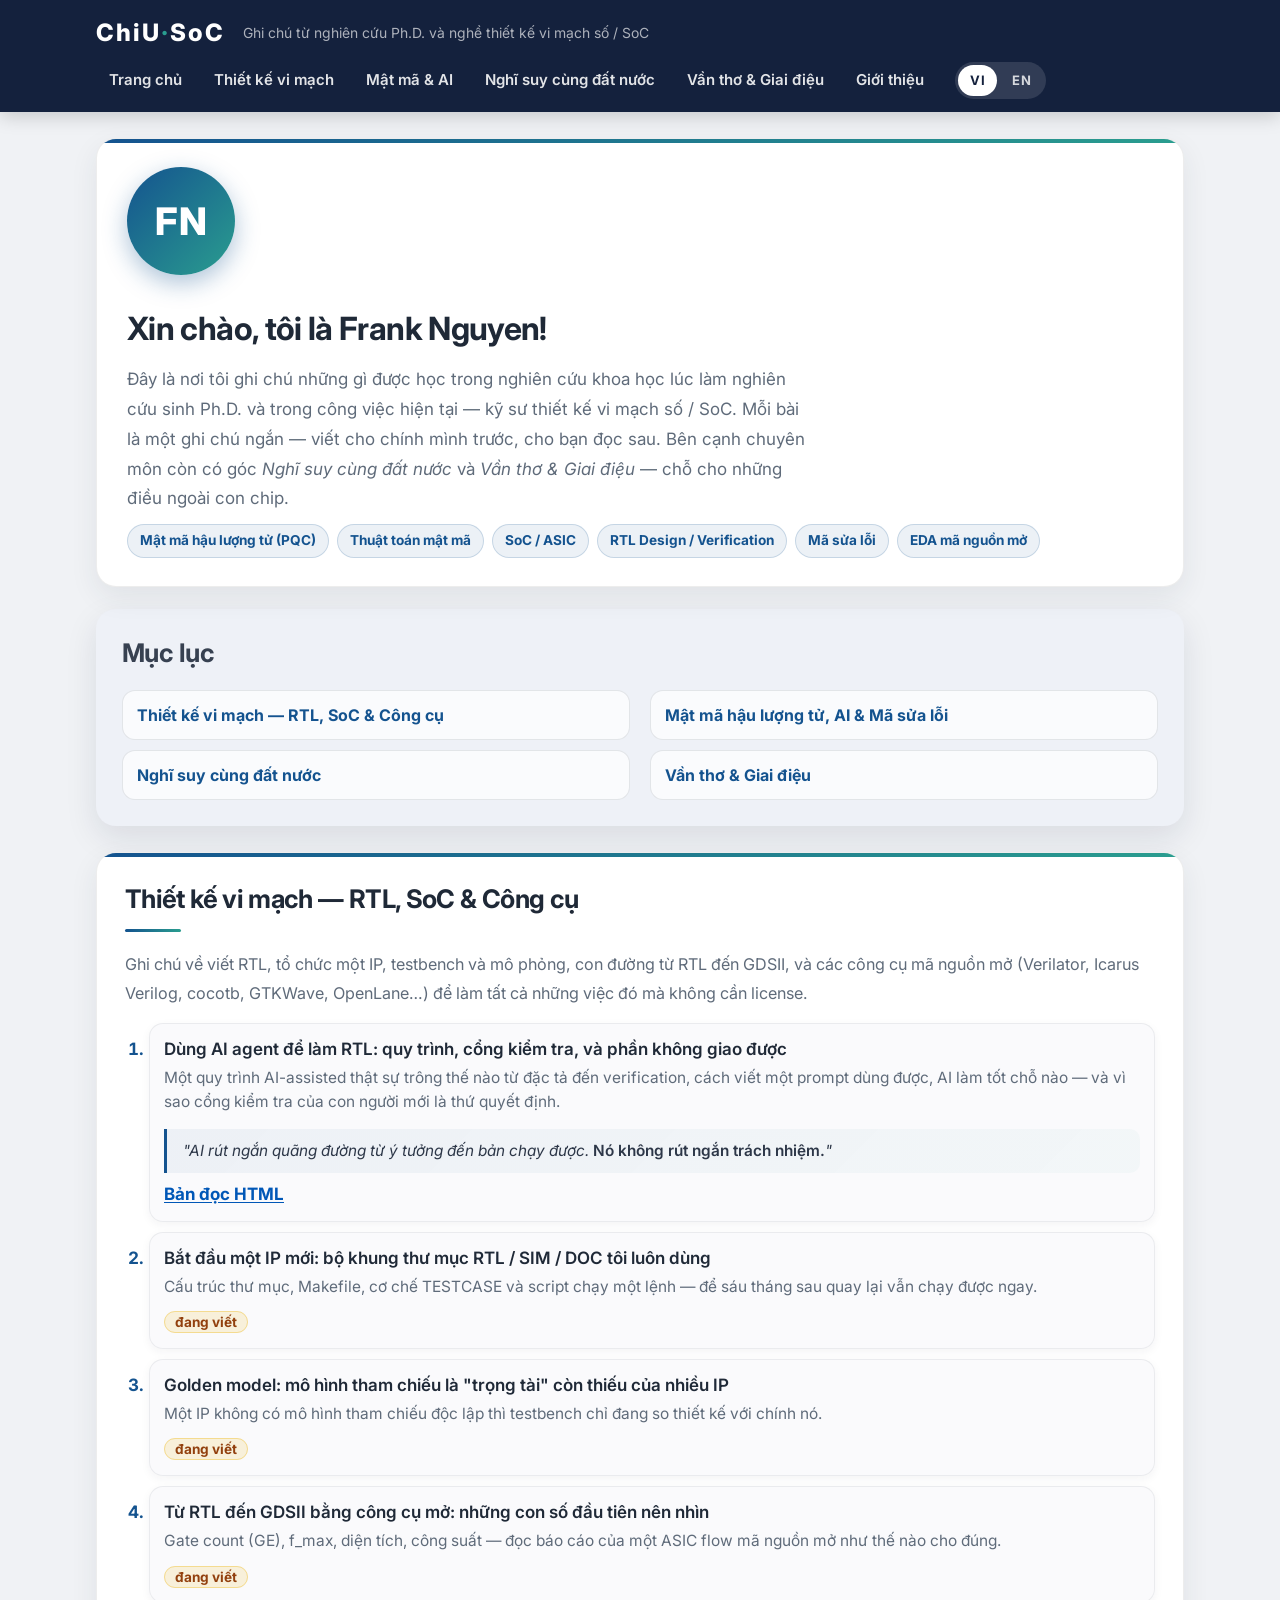
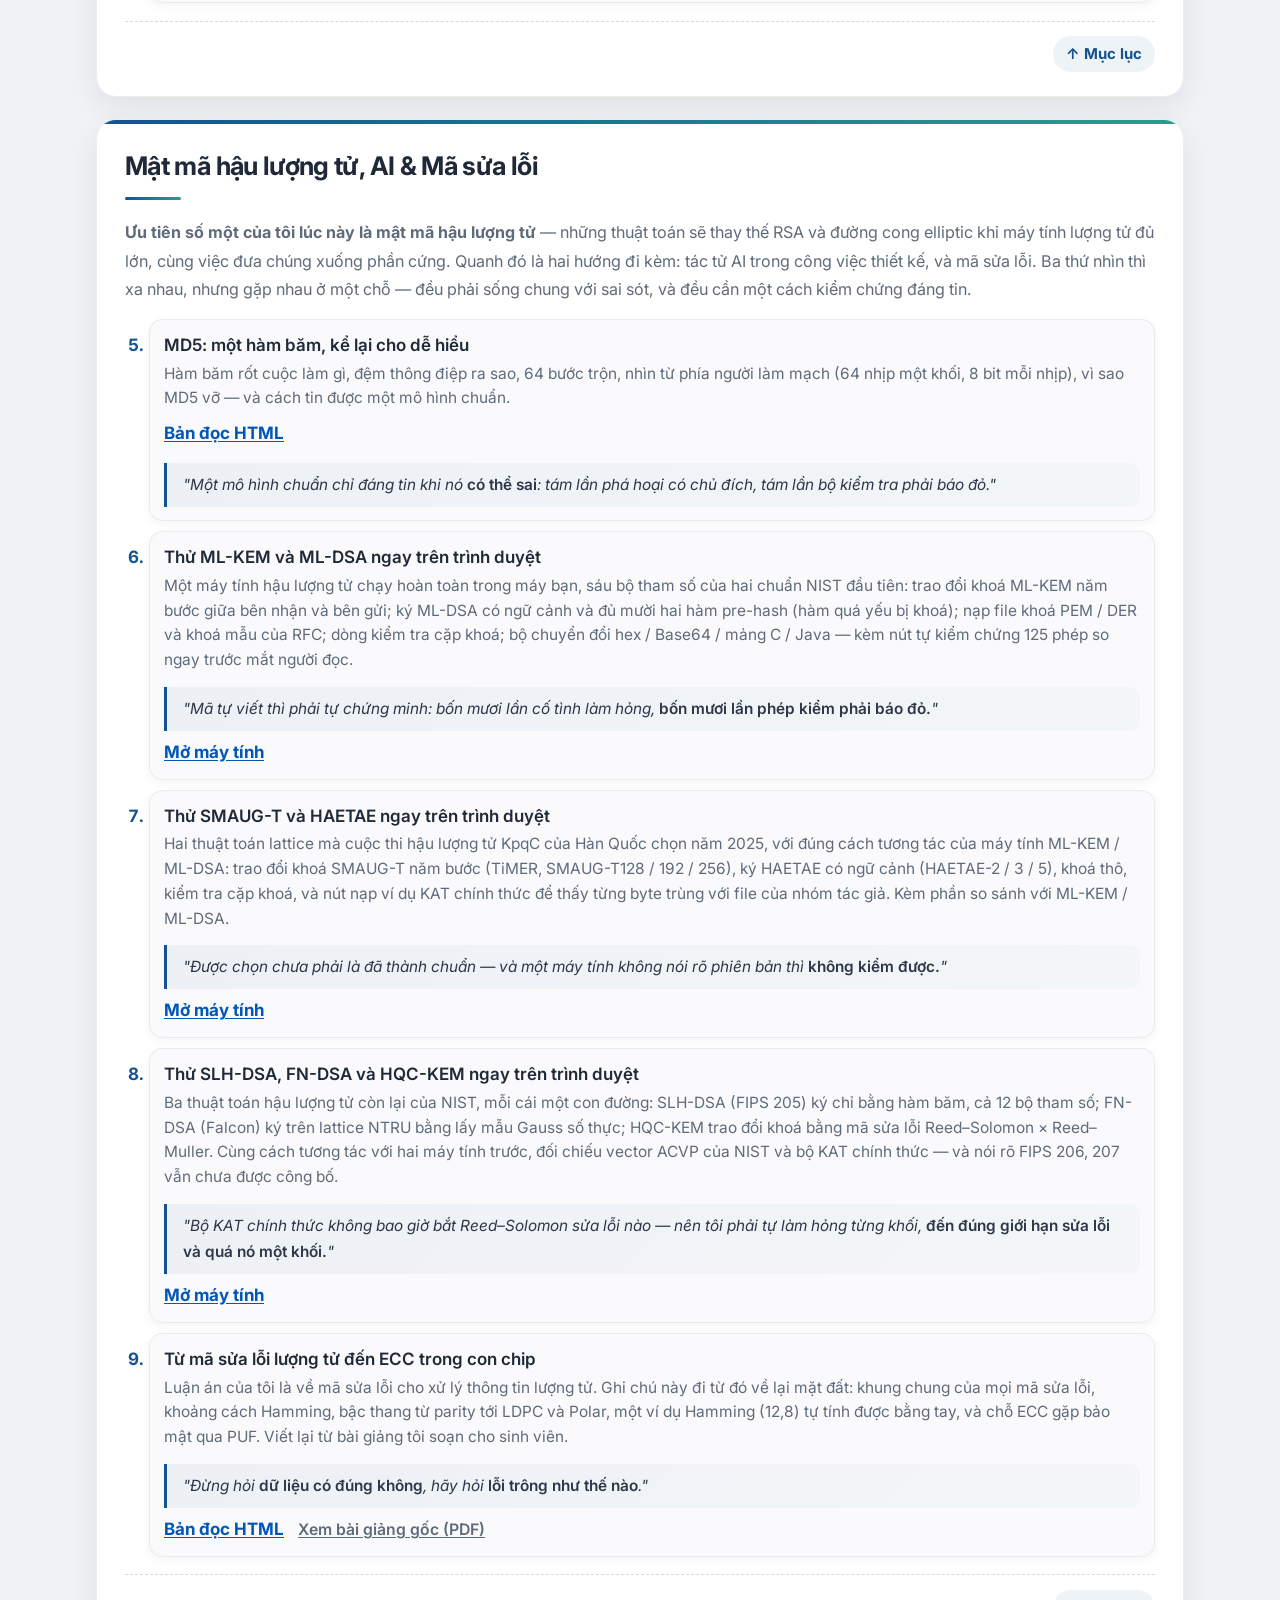
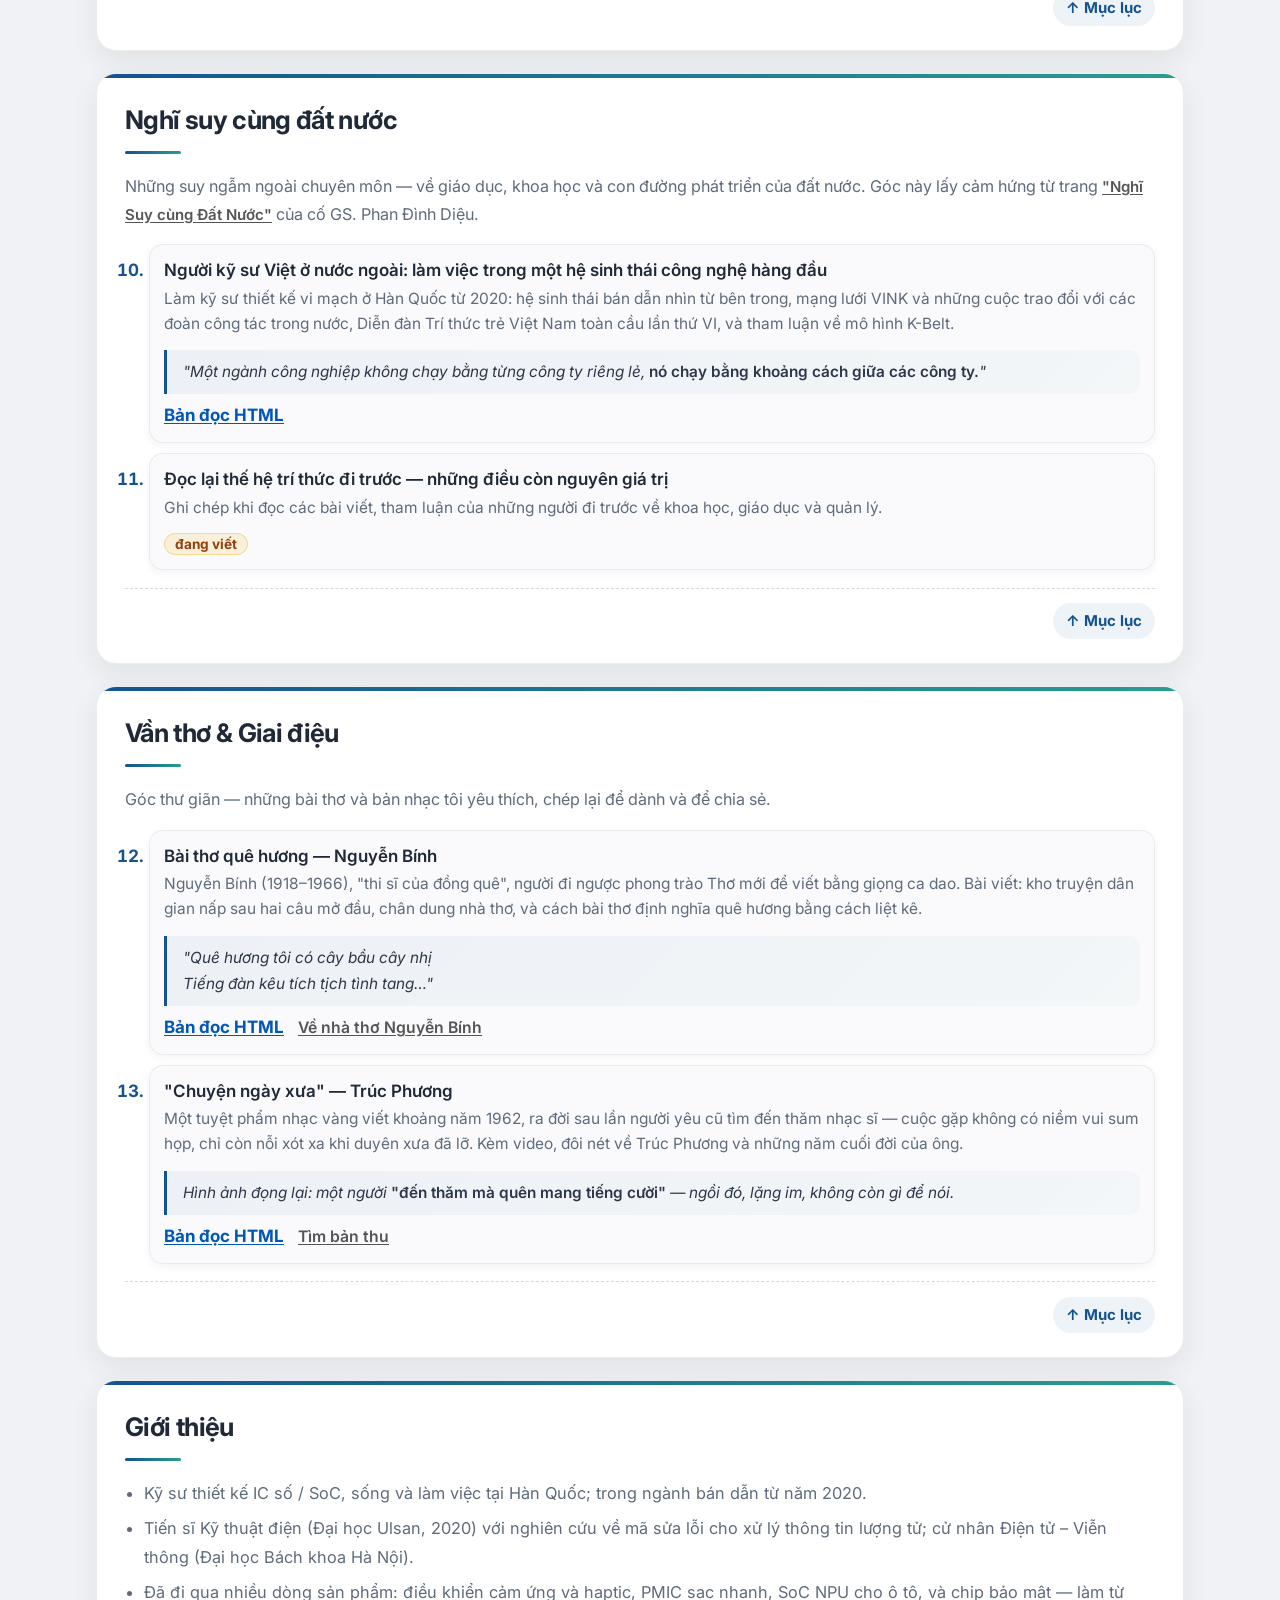
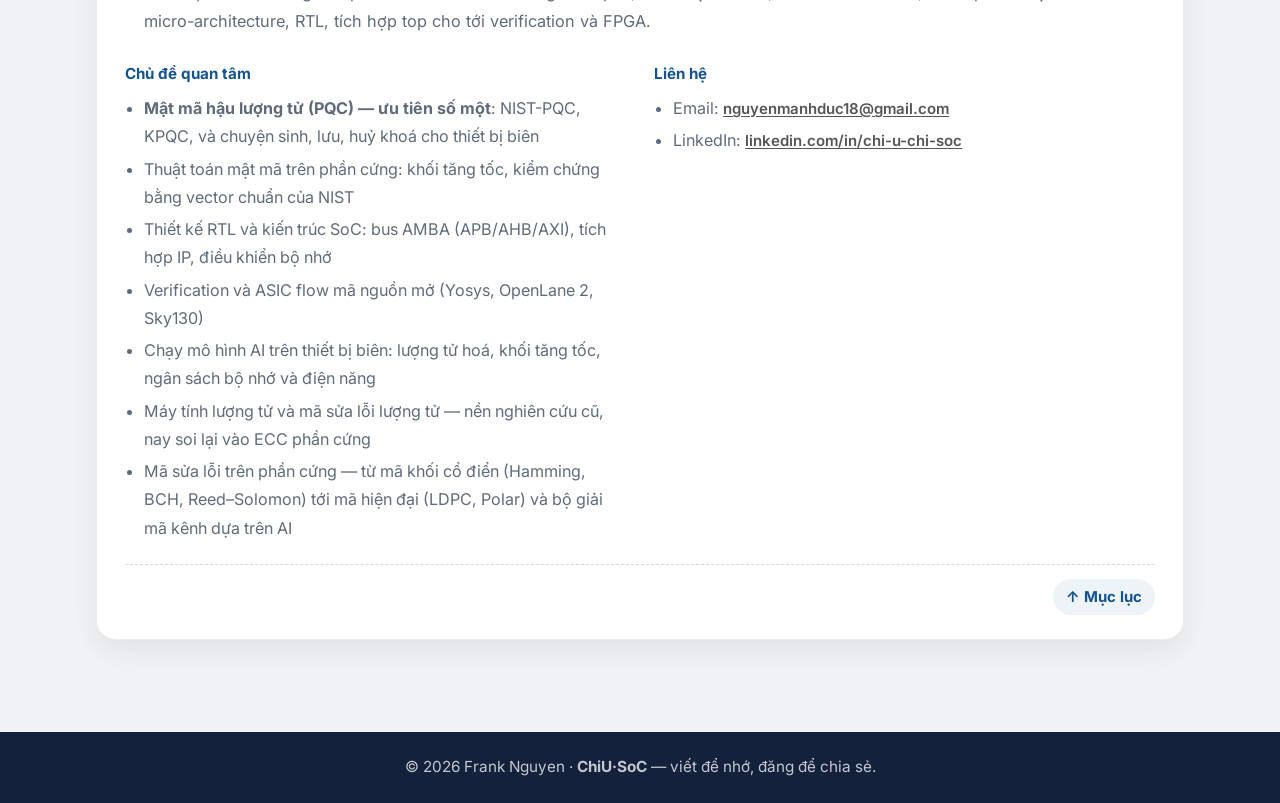
==== index.html @ 592bedb2 "frk:update" ====
<!DOCTYPE html>
<html lang="vi" data-lang="vi"
      data-title-vi="ChiU-SoC — Ghi chú từ nghiên cứu Ph.D. và nghề thiết kế vi mạch số / SoC"
      data-title-en="ChiU-SoC — Notes from Ph.D. research and digital IC / SoC design">
<head>
<meta charset="utf-8"/>
<meta name="viewport" content="width=device-width, initial-scale=1.0"/>
<title>ChiU-SoC — Ghi chú từ nghiên cứu Ph.D. và nghề thiết kế vi mạch số / SoC</title>
<meta name="description" content="Trang cá nhân của Frank Nguyen — ghi chú những gì học được khi làm nghiên cứu sinh Ph.D. và trong công việc kỹ sư thiết kế vi mạch số / SoC: mật mã hậu lượng tử, mã sửa lỗi, RTL, verification, EDA mã nguồn mở. Personal notes from Ph.D. research and digital IC / SoC design work."/>
<link rel="preconnect" href="https://fonts.googleapis.com"/>
<link rel="preconnect" href="https://fonts.gstatic.com" crossorigin/>
<link href="https://fonts.googleapis.com/css2?family=Inter:ital,wght@0,400;0,600;0,700;0,800;1,400&amp;display=swap" rel="stylesheet"/>
<style>
:root{
  --accent:  #14538f;   /* xanh chip */
  --accent2: #2a9d8f;   /* xanh ngọc */
  --text:    #1f2937;
  --muted:   #5f6b7a;
  --border:  #e6e6e6;
  --shadow:  0 10px 28px rgba(36,49,66,.08);
  --radius:  20px;
  --max-w:   min(1100px, calc(100vw - 44px));
}
*{ box-sizing:border-box; }
html{ scroll-behavior:smooth; scroll-padding-top:92px; }
body{
  margin:0;
  background:#f0f2f5;
  font-family:"Inter",Arial,sans-serif;
  font-size:17px; line-height:1.75;
  color:var(--text); -webkit-font-smoothing:antialiased;
  counter-reset: artnum;
}

/* ===== Song ngữ / bilingual: chỉ hiện ngôn ngữ đang chọn ===== */
html[data-lang="vi"] [lang="en"]{ display:none; }
html[data-lang="en"] [lang="vi"]{ display:none; }

/* ===== Header ===== */
header{
  position:sticky; top:0; z-index:100;
  background:#14213d; color:#fff;
  box-shadow:0 4px 18px rgba(0,0,0,.18);
}
.header-inner{
  max-width:var(--max-w); margin:0 auto; padding:12px 6px;
  display:flex; flex-wrap:wrap; align-items:center; gap:6px 18px;
}
.site-title{ font-size:24px; font-weight:800; letter-spacing:2px; }
.site-title a{ color:#fff; text-decoration:none; }
.site-title .dot{ color:var(--accent2); }
.site-tag{ font-size:.82em; color:rgba(255,255,255,.65); font-weight:400; margin-right:auto; }
nav ul{ list-style:none; display:flex; flex-wrap:wrap; gap:2px 6px; margin:0; padding:0; }
nav a{
  display:block; color:rgba(255,255,255,.88); text-decoration:none;
  font-size:15px; font-weight:600; padding:7px 13px; border-radius:999px;
  transition:background .15s;
}
nav a:hover{ background:rgba(255,255,255,.12); }
.lang-switch{
  display:flex; gap:3px; background:rgba(255,255,255,.12);
  padding:3px; border-radius:999px; flex:0 0 auto;
}
.lang-btn{
  border:0; background:transparent; color:rgba(255,255,255,.8);
  font:inherit; font-size:13px; font-weight:700; letter-spacing:.04em;
  padding:4px 12px; border-radius:999px; cursor:pointer;
  transition:background .15s,color .15s;
}
.lang-btn:hover{ color:#fff; }
.lang-btn[aria-pressed="true"]{ background:#fff; color:#14213d; }
@media(max-width:640px){
  .site-title{ font-size:19px; letter-spacing:1px; }
  .site-tag{ display:none; }
  nav a{ font-size:14px; padding:6px 10px; }
}

/* ===== Page container ===== */
main{ max-width:var(--max-w); margin:0 auto; padding:0 6px 40px; }

/* ===== Hero / intro ===== */
.hero{
  background:#fff; border-radius:var(--radius);
  margin:26px auto 22px; padding:28px 30px;
  box-shadow:var(--shadow); border:1px solid rgba(230,230,230,.7);
  display:flex; gap:26px; align-items:center; flex-wrap:wrap;
  position:relative; overflow:hidden;
}
.hero::before{
  content:""; position:absolute; inset:0 0 auto 0; height:4px;
  background:linear-gradient(90deg,var(--accent),var(--accent2));
}
.avatar{
  flex:0 0 auto; width:108px; height:108px; border-radius:50%;
  background:linear-gradient(135deg,var(--accent),var(--accent2));
  color:#fff; display:flex; align-items:center; justify-content:center;
  font-size:38px; font-weight:800; letter-spacing:1px;
  box-shadow:0 8px 24px rgba(20,83,143,.35);
}
.hero h1{ font-size:clamp(1.4rem,3vw,2rem); margin:0 0 8px; letter-spacing:-.02em; }
.hero p{ margin:0 0 10px; color:var(--muted); max-width:62ch; }
.hero-chips{ display:flex; flex-wrap:wrap; gap:8px; margin-top:4px; }
.chip{
  font-size:.8em; font-weight:700; color:var(--accent);
  background:rgba(20,83,143,.08); border:1px solid rgba(20,83,143,.18);
  padding:4px 12px; border-radius:999px;
}

/* ===== TOC ===== */
.toc-wrap{
  background:#eef1f7; border-radius:var(--radius);
  padding:22px 26px 26px; margin:20px auto 26px;
  box-shadow:0 12px 32px rgba(20,33,61,.10);
}
.toc-wrap h2{
  font-size:clamp(1.3rem,2vw,1.6rem); color:#374151;
  margin:0 0 14px; letter-spacing:-.02em;
}
.toc-wrap ul{
  display:grid; grid-template-columns:repeat(2,1fr);
  gap:10px 20px; list-style:none; padding:0; margin:0;
}
@media(max-width:640px){ .toc-wrap ul{ grid-template-columns:1fr; } }
.toc-wrap a{
  display:block; color:var(--accent);
  text-decoration:none; padding:10px 14px;
  border-radius:13px; background:rgba(255,255,255,.70);
  border:1px solid rgba(55,65,81,.12); font-size:1rem; font-weight:700;
  transition:transform .15s,background .15s;
}
.toc-wrap a:hover{ transform:translateY(-2px); background:rgba(255,255,255,.95); }

/* ===== Section cards ===== */
.entry{
  background:#fff; border-radius:var(--radius); padding:24px 28px;
  margin:22px auto; box-shadow:var(--shadow);
  border:1px solid rgba(230,230,230,.7);
  position:relative; overflow:hidden;
}
.entry::before{
  content:""; position:absolute; inset:0 0 auto 0; height:4px;
  background:linear-gradient(90deg,var(--accent),var(--accent2));
}
.entry h2{
  font-size:clamp(1.2rem,2vw,1.6rem); color:var(--text);
  margin:0 0 18px; letter-spacing:-.025em;
}
.entry h2::after{
  content:""; display:block; width:56px; height:3px;
  margin-top:8px; border-radius:999px;
  background:linear-gradient(90deg,var(--accent),var(--accent2));
}
.entry > p{ color:var(--muted); font-size:.95em; margin:0 0 16px; }

/* ===== Article list — numbered continuously across sections ===== */
.art-list{ list-style:none; padding-left:1.5rem; margin:0; }
.art-item{
  counter-increment: artnum;
  padding:11px 14px; margin-bottom:10px;
  background:rgba(250,250,252,.9);
  border:1px solid rgba(31,41,55,.07); border-radius:14px;
  box-shadow:0 3px 10px rgba(36,49,66,.05);
}
.art-item::marker{ content: counter(artnum) ". "; color:var(--accent); font-weight:700; }
.art-item:last-child{ margin-bottom:0; }
.art-title{ font-weight:600; color:var(--text); line-height:1.45; margin-bottom:4px; }
.art-desc{ font-size:.91em; color:var(--muted); margin:4px 0 8px; line-height:1.6; }
.art-links{
  list-style:none; padding:0; margin:7px 0 0;
  display:flex; flex-wrap:wrap; gap:6px 14px; align-items:center;
}
.art-links li{ display:inline; }
.link-html{ color:#0057b7; font-weight:700; text-decoration:underline; text-underline-offset:2px; }
.link-html:hover{ color:#003d8f; }
.link-pdf{ color:var(--muted); font-weight:600; text-decoration:underline; text-underline-offset:2px; font-size:.93em; }
.link-pdf:hover{ color:var(--text); }
.link-ext{ color:#555; font-size:.93em; font-weight:600; text-decoration:underline; text-underline-offset:2px; }
.wip{
  font-size:.8em; font-weight:700; color:#92400e;
  background:rgba(234,179,8,.14); border:1px solid rgba(234,179,8,.35);
  padding:2px 10px; border-radius:999px;
}

/* ===== Pull-quotes ===== */
.art-quotes{ margin:14px 0 2px; display:flex; flex-direction:column; gap:9px; }
.art-quote{
  border-left:3px solid var(--accent);
  padding:9px 14px 9px 16px;
  background:linear-gradient(135deg, rgba(20,83,143,.055), rgba(42,157,143,.035));
  border-radius:0 10px 10px 0;
  font-size:.905em; line-height:1.7; color:#2d3748; font-style:italic;
}
.art-quote em{ font-style:normal; font-weight:600; }

/* ===== Note callout ===== */
.note{
  background:rgba(234,179,8,.1); border:1px solid rgba(234,179,8,.3);
  padding:13px 16px; border-radius:12px; margin:12px 0; font-size:.93em; line-height:1.65;
}
.note h3{ margin:0 0 6px; font-size:.78rem; text-transform:uppercase; letter-spacing:.1em; color:var(--muted); }

/* ===== Back to TOC ===== */
.back-to-toc{
  margin-top:1.1rem; padding-top:.9rem;
  border-top:1px dashed rgba(31,41,55,.18); text-align:right;
}
.back-to-toc a{
  display:inline-block; color:var(--accent);
  font-weight:700; font-size:.88em; text-decoration:none;
  padding:5px 13px; background:rgba(20,83,143,.07);
  border-radius:999px; transition:background .15s;
}
.back-to-toc a:hover{ background:rgba(20,83,143,.14); }

/* ===== About ===== */
.bio{ margin:0 0 18px; padding-left:1.2rem; color:var(--muted); font-size:.96em; }
.bio li{ margin-bottom:7px; }
.bio em{ font-style:normal; font-weight:600; color:var(--text); }
.about-grid{ display:grid; grid-template-columns:1fr 1fr; gap:10px 28px; }
@media(max-width:640px){ .about-grid{ grid-template-columns:1fr; } }
.about-grid h3{ font-size:.95rem; margin:8px 0 6px; color:var(--accent); }
.about-grid ul{ margin:0; padding-left:1.2rem; font-size:.95em; color:var(--muted); }
.about-grid li{ margin-bottom:4px; }

/* ===== Footer ===== */
footer{
  background:#14213d; color:rgba(255,255,255,.75);
  text-align:center; padding:22px 16px; font-size:.9em; margin-top:30px;
}
footer a{ color:#8fd3cb; text-decoration:none; font-weight:600; }
footer a:hover{ text-decoration:underline; }
</style>
</head>
<body>

<header>
  <div class="header-inner">
    <div class="site-title"><a href="index.html">ChiU<span class="dot">·</span>SoC</a></div>
    <div class="site-tag">
      <span lang="vi">Ghi chú từ nghiên cứu Ph.D. và nghề thiết kế vi mạch số / SoC</span>
      <span lang="en">Notes from Ph.D. research and digital IC / SoC design</span>
    </div>
    <nav>
      <ul>
        <li><a href="index.html"><span lang="vi">Trang chủ</span><span lang="en">Home</span></a></li>
        <li><a href="#s1"><span lang="vi">Thiết kế vi mạch</span><span lang="en">Chip design</span></a></li>
        <li><a href="#s2"><span lang="vi">Mật mã &amp; AI</span><span lang="en">Cryptography &amp; AI</span></a></li>
        <li><a href="#s3"><span lang="vi">Nghĩ suy cùng đất nước</span><span lang="en">Thoughts on our country</span></a></li>
        <li><a href="#s4"><span lang="vi">Vần thơ &amp; Giai điệu</span><span lang="en">Poetry &amp; Melody</span></a></li>
        <li><a href="#about"><span lang="vi">Giới thiệu</span><span lang="en">About</span></a></li>
      </ul>
    </nav>
    <div class="lang-switch" role="group" aria-label="Language / Ngôn ngữ">
      <button type="button" class="lang-btn" data-lang="vi" aria-pressed="true">VI</button>
      <button type="button" class="lang-btn" data-lang="en" aria-pressed="false">EN</button>
    </div>
  </div>
</header>

<main>

<!-- ===== Hero ===== -->
<section class="hero">
  <div class="avatar">FN</div>
  <div>
    <h1><span lang="vi">Xin chào, tôi là Frank Nguyen!</span><span lang="en">Hello, I am Frank Nguyen!</span></h1>
    <p lang="vi">Đây là nơi tôi ghi chú những gì được học trong nghiên cứu khoa học lúc làm nghiên cứu
       sinh Ph.D. và trong công việc hiện tại — kỹ sư thiết kế vi mạch số / SoC.
       Mỗi bài là một ghi chú ngắn — viết cho chính mình trước, cho bạn đọc sau.
       Bên cạnh chuyên môn còn có góc <em>Nghĩ suy cùng đất nước</em> và
       <em>Vần thơ &amp; Giai điệu</em> — chỗ cho những điều ngoài con chip.</p>
    <p lang="en">This is where I keep notes on what I learned doing research as a Ph.D. student
       and what I learn now in my work as a digital IC / SoC design engineer.
       Each entry is a short note — written for myself first, for the reader second.
       Beyond the technical work there is also <em>Thoughts on our country</em> and
       <em>Poetry &amp; Melody</em> — room for the things outside the chip.</p>
    <div class="hero-chips">
      <span class="chip"><span lang="vi">Mật mã hậu lượng tử (PQC)</span><span lang="en">Post-quantum cryptography (PQC)</span></span>
      <span class="chip"><span lang="vi">Thuật toán mật mã</span><span lang="en">Cryptographic algorithms</span></span>
      <span class="chip">SoC / ASIC</span>
      <span class="chip">RTL Design / Verification</span>
      <span class="chip"><span lang="vi">Mã sửa lỗi</span><span lang="en">Error correction code</span></span>
      <span class="chip"><span lang="vi">EDA mã nguồn mở</span><span lang="en">Open-source EDA</span></span>
    </div>
  </div>
</section>

<!-- ===== TOC ===== -->
<div class="toc-wrap" id="toc">
  <h2><span lang="vi">Mục lục</span><span lang="en">Contents</span></h2>
  <ul>
    <li><a href="#s1"><span lang="vi">Thiết kế vi mạch — RTL, SoC &amp; Công cụ</span><span lang="en">Chip design — RTL, SoC &amp; tools</span></a></li>
    <li><a href="#s2"><span lang="vi">Mật mã hậu lượng tử, AI &amp; Mã sửa lỗi</span><span lang="en">Post-Quantum Cryptography, AI &amp; Error-Correcting Codes</span></a></li>
    <li><a href="#s3"><span lang="vi">Nghĩ suy cùng đất nước</span><span lang="en">Thoughts on our country</span></a></li>
    <li><a href="#s4"><span lang="vi">Vần thơ &amp; Giai điệu</span><span lang="en">Poetry &amp; Melody</span></a></li>
  </ul>
</div>


<!-- ===== Section 1 ===== -->
<section class="entry" id="s1">
<h2><span lang="vi">Thiết kế vi mạch — RTL, SoC &amp; Công cụ</span><span lang="en">Chip design — RTL, SoC &amp; tools</span></h2>
<p lang="vi">Ghi chú về viết RTL, tổ chức một IP, testbench và mô phỏng, con đường từ RTL đến GDSII,
   và các công cụ mã nguồn mở (Verilator, Icarus Verilog, cocotb, GTKWave, OpenLane…)
   để làm tất cả những việc đó mà không cần license.</p>
<p lang="en">Notes on writing RTL, organising an IP, testbenches and simulation, the road from
   RTL to GDSII, and the open-source tools (Verilator, Icarus Verilog, cocotb, GTKWave,
   OpenLane…) that do all of it without a licence.</p>
<ol class="art-list">
<li class="art-item">
    <div class="art-title">
      <span lang="vi">Dùng AI agent để làm RTL: quy trình, cổng kiểm tra, và phần không giao được</span>
      <span lang="en">Using AI agents for RTL: the flow, the gates, and the part you cannot delegate</span>
    </div>
    <div class="art-desc" lang="vi">Một quy trình AI-assisted thật sự trông thế nào từ đặc tả đến
      verification, cách viết một prompt dùng được, AI làm tốt chỗ nào — và vì sao cổng kiểm tra
      của con người mới là thứ quyết định.</div>
    <div class="art-desc" lang="en">What an AI-assisted flow really looks like from specification to
      verification, how to write a prompt that works, where the agent is genuinely good — and why the
      human review gates are what decide the outcome.</div>
    <div class="art-quotes">
      <div class="art-quote" lang="vi">"AI rút ngắn quãng đường từ ý tưởng đến bản chạy được.
        <em>Nó không rút ngắn trách nhiệm.</em>"</div>
      <div class="art-quote" lang="en">"An agent shortens the road from idea to something that runs.
        <em>It does not shorten responsibility.</em>"</div>
    </div>
    <ul class="art-links">
      <li><a class="link-html" href="posts/ai-agent-lam-rtl.html"><span lang="vi">Bản đọc HTML</span><span lang="en">Read in HTML</span></a></li>
    </ul>
  </li>
    <li class="art-item">
    <div class="art-title">
      <span lang="vi">Bắt đầu một IP mới: bộ khung thư mục RTL / SIM / DOC tôi luôn dùng</span>
      <span lang="en">Starting a new IP: the RTL / SIM / DOC skeleton I always use</span>
    </div>
    <div class="art-desc" lang="vi">Cấu trúc thư mục, Makefile, cơ chế TESTCASE và script chạy một lệnh —
      để sáu tháng sau quay lại vẫn chạy được ngay.</div>
    <div class="art-desc" lang="en">Directory layout, Makefile, the TESTCASE mechanism and a
      one-command run script — so that it still runs when you come back six months later.</div>
    <ul class="art-links">
      <li><span class="wip"><span lang="vi">đang viết</span><span lang="en">in progress</span></span></li>
    </ul>
  </li>
  <li class="art-item">
    <div class="art-title">
      <span lang="vi">Golden model: mô hình tham chiếu là "trọng tài" còn thiếu của nhiều IP</span>
      <span lang="en">Golden model: the reference model is the missing referee of many IPs</span>
    </div>
    <div class="art-desc" lang="vi">Một IP không có mô hình tham chiếu độc lập thì testbench
      chỉ đang so thiết kế với chính nó.</div>
    <div class="art-desc" lang="en">Without an independent reference model, a testbench is only
      comparing the design against itself.</div>
    <ul class="art-links">
      <li><span class="wip"><span lang="vi">đang viết</span><span lang="en">in progress</span></span></li>
    </ul>
  </li>
  <li class="art-item">
    <div class="art-title">
      <span lang="vi">Từ RTL đến GDSII bằng công cụ mở: những con số đầu tiên nên nhìn</span>
      <span lang="en">From RTL to GDSII with open tools: the first numbers worth reading</span>
    </div>
    <div class="art-desc" lang="vi">Gate count (GE), f_max, diện tích, công suất — đọc báo cáo của một
      ASIC flow mã nguồn mở như thế nào cho đúng.</div>
    <div class="art-desc" lang="en">Gate count (GE), f_max, area, power — how to read the reports of
      an open-source ASIC flow correctly.</div>
    <ul class="art-links">
      <li><span class="wip"><span lang="vi">đang viết</span><span lang="en">in progress</span></span></li>
    </ul>
  </li>
</ol>
<div class="back-to-toc"><a href="#toc"><span lang="vi">↑ Mục lục</span><span lang="en">↑ Contents</span></a></div>
</section>

<!-- ===== Section 2 ===== -->
<section class="entry" id="s2">
<h2><span lang="vi">Mật mã hậu lượng tử, AI &amp; Mã sửa lỗi</span><span lang="en">Post-Quantum Cryptography, AI &amp; Error-Correcting Codes</span></h2>
<p lang="vi"><strong>Ưu tiên số một của tôi lúc này là mật mã hậu lượng tử</strong> — những thuật
   toán sẽ thay thế RSA và đường cong elliptic khi máy tính lượng tử đủ lớn, cùng việc đưa chúng
   xuống phần cứng. Quanh đó là hai hướng đi kèm: tác tử AI trong công việc thiết kế, và mã sửa lỗi.
   Ba thứ nhìn thì xa nhau, nhưng gặp nhau ở một chỗ — đều phải sống chung với sai sót, và đều cần
   một cách kiểm chứng đáng tin.</p>
<p lang="en"><strong>My first priority right now is post-quantum cryptography</strong> — the
   algorithms that will replace RSA and elliptic curves once quantum computers grow large enough,
   and the work of getting them into hardware. Around it sit two companion directions: AI agents in
   design work, and error-correcting codes. The three look unrelated, but they meet at the same
   place — each must live with errors, and each needs a way of checking that can be trusted.</p>
<ol class="art-list">
<li class="art-item">
    <div class="art-title">
      <span lang="vi">MD5: một hàm băm, kể lại cho dễ hiểu</span>
      <span lang="en">MD5: a hash function, explained the easy way</span>
    </div>
    <div class="art-desc" lang="vi">Hàm băm rốt cuộc làm gì, đệm thông điệp ra sao, 64 bước trộn,
      nhìn từ phía người làm mạch (64 nhịp một khối, 8 bit mỗi nhịp), vì sao MD5 vỡ — và cách
      tin được một mô hình chuẩn.</div>
    <div class="art-desc" lang="en">What a hash really does, how a message gets padded, the 64 mixing
      steps, the view from the hardware side (64 cycles a block, 8 bits a cycle), why MD5 broke —
      and how to trust a golden model.</div>
    <ul class="art-links">
      <li><a class="link-html" href="posts/md5-rfc1321.html"><span lang="vi">Bản đọc HTML</span><span lang="en">Read in HTML</span></a></li>
    </ul>
    <div class="art-quotes">
      <div class="art-quote" lang="vi">"Một mô hình chuẩn chỉ đáng tin khi nó <em>có thể sai</em>:
        tám lần phá hoại có chủ đích, tám lần bộ kiểm tra phải báo đỏ."</div>
      <div class="art-quote" lang="en">"A golden model earns trust only when it <em>can fail</em>:
        eight deliberate acts of sabotage, eight red test runs."</div>
    </div>
  </li>
    <li class="art-item">
    <div class="art-title">
      <span lang="vi">Thử ML-KEM và ML-DSA ngay trên trình duyệt</span>
      <span lang="en">Try ML-KEM and ML-DSA in your browser</span>
    </div>
    <div class="art-desc" lang="vi">Một máy tính hậu lượng tử chạy hoàn toàn trong máy bạn, sáu bộ
      tham số của hai chuẩn NIST đầu tiên: trao đổi khoá ML-KEM năm bước giữa bên nhận và bên gửi; ký
      ML-DSA có ngữ cảnh và đủ mười hai hàm pre-hash (hàm quá yếu bị khoá); nạp file khoá PEM / DER và
      khoá mẫu của RFC; dòng kiểm tra cặp khoá; bộ chuyển đổi hex / Base64 / mảng C / Java — kèm nút tự
      kiểm chứng 125 phép so ngay trước mắt người đọc.</div>
    <div class="art-desc" lang="en">A post-quantum calculator running entirely on your own machine,
      with all six parameter sets of the first two NIST standards: a five-step ML-KEM exchange between
      receiver and sender; ML-DSA signing with a context and all twelve pre-hash functions (weak ones
      locked); PEM / DER key files and the RFC example keys; a key-pair check; a hex / Base64 / C / Java
      converter — with a self-test that runs 125 comparisons in front of the reader.</div>
    <div class="art-quotes">
      <div class="art-quote" lang="vi">"Mã tự viết thì phải tự chứng minh: bốn mươi lần cố tình làm hỏng,
        <em>bốn mươi lần phép kiểm phải báo đỏ.</em>"</div>
      <div class="art-quote" lang="en">"Hand-written code has to prove itself: forty deliberate breakages,
        <em>forty red test runs.</em>"</div>
    </div>
    <ul class="art-links">
      <li><a class="link-html" href="posts/pqc-calculator.html"><span lang="vi">Mở máy tính</span><span lang="en">Open the calculator</span></a></li>
    </ul>
  </li>
  <li class="art-item">
    <div class="art-title">
      <span lang="vi">Thử SMAUG-T và HAETAE ngay trên trình duyệt</span>
      <span lang="en">Try SMAUG-T and HAETAE in your browser</span>
    </div>
    <div class="art-desc" lang="vi">Hai thuật toán lattice mà cuộc thi hậu lượng tử KpqC của Hàn Quốc chọn năm 2025,
      với đúng cách tương tác của máy tính ML-KEM / ML-DSA: trao đổi khoá SMAUG-T năm bước (TiMER, SMAUG-T128 / 192 /
      256), ký HAETAE có ngữ cảnh (HAETAE-2 / 3 / 5), khoá thô, kiểm tra cặp khoá, và nút nạp ví dụ KAT chính thức
      để thấy từng byte trùng với file của nhóm tác giả. Kèm phần so sánh với ML-KEM / ML-DSA.</div>
    <div class="art-desc" lang="en">The two lattice algorithms South Korea's KpqC post-quantum competition selected in
      2025, with the same interaction as the ML-KEM / ML-DSA calculator: a five-step SMAUG-T key exchange (TiMER,
      SMAUG-T128 / 192 / 256), HAETAE signing with a context (HAETAE-2 / 3 / 5), raw keys, a key-pair check, and a
      button that loads the official KAT example so you can watch every byte match the authors' file. With a
      comparison against ML-KEM / ML-DSA.</div>
    <div class="art-quotes">
      <div class="art-quote" lang="vi">"Được chọn chưa phải là đã thành chuẩn — và một máy tính không nói rõ phiên bản
        thì <em>không kiểm được.</em>"</div>
      <div class="art-quote" lang="en">"Selected is not yet standardised — and a calculator that does not state its
        version <em>cannot be checked.</em>"</div>
    </div>
    <ul class="art-links">
      <li><a class="link-html" href="posts/kpqc-calculator.html"><span lang="vi">Mở máy tính</span><span lang="en">Open the calculator</span></a></li>
    </ul>
  </li>
  <li class="art-item">
    <div class="art-title">
      <span lang="vi">Thử SLH-DSA, FN-DSA và HQC-KEM ngay trên trình duyệt</span>
      <span lang="en">Try SLH-DSA, FN-DSA and HQC-KEM in your browser</span>
    </div>
    <div class="art-desc" lang="vi">Ba thuật toán hậu lượng tử còn lại của NIST, mỗi cái một con đường: SLH-DSA (FIPS 205)
      ký chỉ bằng hàm băm, cả 12 bộ tham số; FN-DSA (Falcon) ký trên lattice NTRU bằng lấy mẫu Gauss số thực; HQC-KEM trao đổi
      khoá bằng mã sửa lỗi Reed–Solomon × Reed–Muller. Cùng cách tương tác với hai máy tính trước, đối chiếu vector ACVP của
      NIST và bộ KAT chính thức — và nói rõ FIPS 206, 207 vẫn chưa được công bố.</div>
    <div class="art-desc" lang="en">NIST's three other post-quantum algorithms, each taking its own road: SLH-DSA (FIPS 205)
      signs with hash functions alone, all 12 parameter sets; FN-DSA (Falcon) signs on NTRU lattices with floating-point
      Gaussian sampling; HQC-KEM exchanges keys with a Reed–Solomon × Reed–Muller error-correcting code. Same interaction as the
      two earlier calculators, checked against NIST's ACVP vectors and the official KATs — and plain that FIPS 206 and 207
      have not been published yet.</div>
    <div class="art-quotes">
      <div class="art-quote" lang="vi">"Bộ KAT chính thức không bao giờ bắt Reed–Solomon sửa lỗi nào — nên tôi phải tự làm hỏng
        từng khối, <em>đến đúng giới hạn sửa lỗi và quá nó một khối.</em>"</div>
      <div class="art-quote" lang="en">"The official KAT never makes Reed–Solomon correct a thing — so I had to break the blocks
        myself, <em>up to the correction limit and one block past it.</em>"</div>
    </div>
    <ul class="art-links">
      <li><a class="link-html" href="posts/nist-205-206-207-calculator.html"><span lang="vi">Mở máy tính</span><span lang="en">Open the calculator</span></a></li>
    </ul>
  </li>
  <li class="art-item">
    <div class="art-title">
      <span lang="vi">Từ mã sửa lỗi lượng tử đến ECC trong con chip</span>
      <span lang="en">From quantum error correction to ECC inside a chip</span>
    </div>
    <div class="art-desc" lang="vi">Luận án của tôi là về mã sửa lỗi cho xử lý thông tin lượng tử.
      Ghi chú này đi từ đó về lại mặt đất: khung chung của mọi mã sửa lỗi, khoảng cách Hamming,
      bậc thang từ parity tới LDPC và Polar, một ví dụ Hamming (12,8) tự tính được bằng tay,
      và chỗ ECC gặp bảo mật qua PUF. Viết lại từ bài giảng tôi soạn cho sinh viên.</div>
    <div class="art-desc" lang="en">My doctoral work was on error-correcting codes for quantum
      information processing. This note walks back down to earth: the skeleton every code shares,
      Hamming distance, the ladder from parity to LDPC and polar codes, a Hamming (12,8) example you
      can work by hand, and where ECC meets security through PUFs. Rewritten from a lecture I
      prepared for students.</div>
    <div class="art-quotes">
      <div class="art-quote" lang="vi">"Đừng hỏi <em>dữ liệu có đúng không</em>,
        hãy hỏi <em>lỗi trông như thế nào</em>."</div>
      <div class="art-quote" lang="en">"Do not ask <em>is the data right</em>,
        ask <em>what does the error look like</em>."</div>
    </div>
    <ul class="art-links">
      <li><a class="link-html" href="posts/tu-ma-luong-tu-den-ecc.html"><span lang="vi">Bản đọc HTML</span><span lang="en">Read in HTML</span></a></li>
      <li><a class="link-pdf" href="posts/assets/ecc-lecture-2026.pdf#toolbar=0&amp;navpanes=0&amp;view=FitH" target="_blank" rel="noopener"><span lang="vi">Xem bài giảng gốc (PDF)</span><span lang="en">View the original lecture (PDF)</span></a></li>
    </ul>
  </li>
</ol>
<div class="back-to-toc"><a href="#toc"><span lang="vi">↑ Mục lục</span><span lang="en">↑ Contents</span></a></div>
</section>

<!-- ===== Section 3 ===== -->
<section class="entry" id="s3">
<h2><span lang="vi">Nghĩ suy cùng đất nước</span><span lang="en">Thoughts on our country</span></h2>
<p lang="vi">Những suy ngẫm ngoài chuyên môn — về giáo dục, khoa học và con đường phát triển của đất nước.
   Góc này lấy cảm hứng từ trang
   <a class="link-ext" href="https://phandinhdieu.github.io/" target="_blank" rel="noopener">"Nghĩ Suy cùng Đất Nước"</a>
   của cố GS. Phan Đình Diệu.</p>
<p lang="en">Reflections outside the technical work — on education, science and the country's path
   forward. This corner is inspired by the late Prof. Phan Đình Diệu's site
   <a class="link-ext" href="https://phandinhdieu.github.io/" target="_blank" rel="noopener">"Nghĩ Suy cùng Đất Nước"</a>.</p>
<ol class="art-list">
  <li class="art-item">
    <div class="art-title">
      <span lang="vi">Người kỹ sư Việt ở nước ngoài: làm việc trong một hệ sinh thái công nghệ hàng đầu</span>
      <span lang="en">A Vietnamese engineer abroad: working inside a leading technology ecosystem</span>
    </div>
    <div class="art-desc" lang="vi">Làm kỹ sư thiết kế vi mạch ở Hàn Quốc từ 2020: hệ sinh thái bán dẫn
      nhìn từ bên trong, mạng lưới VINK và những cuộc trao đổi với các đoàn công tác trong nước,
      Diễn đàn Trí thức trẻ Việt Nam toàn cầu lần thứ VI, và tham luận về mô hình K-Belt.</div>
    <div class="art-desc" lang="en">A chip design engineer in Korea since 2020: the semiconductor
      ecosystem seen from inside, the VINK network and the exchanges with visiting delegations, the
      6th Global Vietnamese Young Intellectuals Forum, and a talk on the K-Belt model.</div>
    <div class="art-quotes">
      <div class="art-quote" lang="vi">"Một ngành công nghiệp không chạy bằng từng công ty riêng lẻ,
        <em>nó chạy bằng khoảng cách giữa các công ty.</em>"</div>
      <div class="art-quote" lang="en">"An industry does not run on individual companies,
        <em>it runs on the distances between them.</em>"</div>
    </div>
    <ul class="art-links">
      <li><a class="link-html" href="posts/ky-su-viet-o-nuoc-ngoai.html"><span lang="vi">Bản đọc HTML</span><span lang="en">Read in HTML</span></a></li>
    </ul>
  </li>
  <li class="art-item">
    <div class="art-title">
      <span lang="vi">Đọc lại thế hệ trí thức đi trước — những điều còn nguyên giá trị</span>
      <span lang="en">Re-reading the generation before us — what still holds true</span>
    </div>
    <div class="art-desc" lang="vi">Ghi chép khi đọc các bài viết, tham luận của những người đi trước
      về khoa học, giáo dục và quản lý.</div>
    <div class="art-desc" lang="en">Notes taken while reading the essays and speeches of earlier
      thinkers on science, education and management.</div>
    <ul class="art-links">
      <li><span class="wip"><span lang="vi">đang viết</span><span lang="en">in progress</span></span></li>
    </ul>
  </li>
</ol>
<div class="back-to-toc"><a href="#toc"><span lang="vi">↑ Mục lục</span><span lang="en">↑ Contents</span></a></div>
</section>

<!-- ===== Section 4 ===== -->
<section class="entry" id="s4">
<h2><span lang="vi">Vần thơ &amp; Giai điệu</span><span lang="en">Poetry &amp; Melody</span></h2>
<p lang="vi">Góc thư giãn — những bài thơ và bản nhạc tôi yêu thích, chép lại để dành và để chia sẻ.</p>
<p lang="en">A quieter corner — poems and music I love, kept here to save and to share.</p>
<ol class="art-list">
  <li class="art-item">
    <div class="art-title">
      <span lang="vi">Bài thơ quê hương — Nguyễn Bính</span>
      <span lang="en">"Bài thơ quê hương" (A Poem of My Homeland) — Nguyễn Bính</span>
    </div>
    <div class="art-desc" lang="vi">Nguyễn Bính (1918–1966), "thi sĩ của đồng quê", người đi ngược
      phong trào Thơ mới để viết bằng giọng ca dao. Bài viết: kho truyện dân gian nấp sau hai câu mở
      đầu, chân dung nhà thơ, và cách bài thơ định nghĩa quê hương bằng cách liệt kê.</div>
    <div class="art-desc" lang="en">Nguyễn Bính (1918–1966), "the poet of the countryside", who went
      against his own movement to write in the voice of folk song. The article: the folklore hidden
      behind the opening two lines, a portrait of the poet, and how the poem defines home by listing.</div>
    <div class="art-quotes">
      <div class="art-quote" lang="vi">"Quê hương tôi có cây bầu cây nhị<br/>
        Tiếng đàn kêu tích tịch tình tang…"</div>
      <div class="art-quote" lang="en">"Quê hương tôi có cây bầu cây nhị<br/>
        Tiếng đàn kêu tích tịch tình tang…"<br/>
        <em>— "My homeland has the gourd vine and the two-string fiddle, / its strings calling
        tich-tich-tinh-tang…"</em></div>
    </div>
    <ul class="art-links">
      <li><a class="link-html" href="posts/bai-tho-que-huong-nguyen-binh.html"><span lang="vi">Bản đọc HTML</span><span lang="en">Read in HTML</span></a></li>
      <li><a class="link-ext" href="https://vi.wikipedia.org/wiki/Nguy%E1%BB%85n_B%C3%ADnh" target="_blank" rel="noopener"><span lang="vi">Về nhà thơ Nguyễn Bính</span><span lang="en">About the poet</span></a></li>
    </ul>
  </li>
  <li class="art-item">
    <div class="art-title">
      <span lang="vi">"Chuyện ngày xưa" — Trúc Phương</span>
      <span lang="en">"Chuyện ngày xưa" (The Old Story) — Trúc Phương</span>
    </div>
    <div class="art-desc" lang="vi">Một tuyệt phẩm nhạc vàng viết khoảng năm 1962, ra đời sau lần
      người yêu cũ tìm đến thăm nhạc sĩ — cuộc gặp không có niềm vui sum họp, chỉ còn nỗi xót xa
      khi duyên xưa đã lỡ. Kèm video, đôi nét về Trúc Phương và những năm cuối đời của ông.</div>
    <div class="art-desc" lang="en">A classic of Vietnamese "yellow music" written around 1962,
      after a former love came to visit the composer — a meeting with no joy of reunion, only the
      ache of a bond long since missed. With the video, a short life of Trúc Phương, and his
      final years.</div>
    <div class="art-quotes">
      <div class="art-quote" lang="vi">Hình ảnh đọng lại: một người <em>"đến thăm mà quên mang
        tiếng cười"</em> — ngồi đó, lặng im, không còn gì để nói.</div>
      <div class="art-quote" lang="en">The image that stays: someone who <em>"came to visit but
        forgot to bring her laughter"</em> — sitting there, silent, with nothing left to say.</div>
    </div>
    <ul class="art-links">
      <li><a class="link-html" href="posts/chuyen-ngay-xua-truc-phuong.html"><span lang="vi">Bản đọc HTML</span><span lang="en">Read in HTML</span></a></li>
      <li><a class="link-ext" href="https://www.youtube.com/results?search_query=Chuy%E1%BB%87n+ng%C3%A0y+x%C6%B0a+Tr%C3%BAc+Ph%C6%B0%C6%A1ng" target="_blank" rel="noopener"><span lang="vi">Tìm bản thu</span><span lang="en">Find a recording</span></a></li>
    </ul>
  </li>
</ol>
<div class="back-to-toc"><a href="#toc"><span lang="vi">↑ Mục lục</span><span lang="en">↑ Contents</span></a></div>
</section>

<!-- ===== About ===== -->
<section class="entry" id="about">
<h2><span lang="vi">Giới thiệu</span><span lang="en">About</span></h2>
<ul class="bio" lang="vi">
  <li>Kỹ sư thiết kế IC số / SoC, sống và làm việc tại Hàn Quốc; trong ngành bán dẫn từ năm 2020.</li>
  <li>Tiến sĩ Kỹ thuật điện (Đại học Ulsan, 2020) với nghiên cứu về mã sửa lỗi cho xử lý thông tin
      lượng tử; cử nhân Điện tử – Viễn thông (Đại học Bách khoa Hà Nội).</li>
  <li>Đã đi qua nhiều dòng sản phẩm: điều khiển cảm ứng và haptic, PMIC sạc nhanh, SoC NPU cho ô tô,
      và chip bảo mật — làm từ micro-architecture, RTL, tích hợp top cho tới verification và FPGA.</li>
</ul>
<ul class="bio" lang="en">
  <li>Digital IC / SoC design engineer based in South Korea; in the semiconductor industry since 2020.</li>
  <li>Ph.D. in Electrical Engineering (University of Ulsan, 2020) on error-correcting codes for quantum
      information processing; B.S. in Electronics &amp; Telecommunications (HUST, Hanoi).</li>
  <li>Product lines I have worked across: touchscreen and haptic controllers, fast-charging PMICs,
      automotive NPU SoCs and security chips — from micro-architecture and RTL through top integration,
      verification and FPGA bring-up.</li>
</ul>
<div class="about-grid">
  <div>
    <h3><span lang="vi">Chủ đề quan tâm</span><span lang="en">Interests</span></h3>
    <ul lang="vi">
      <li><strong>Mật mã hậu lượng tử (PQC) — ưu tiên số một</strong>: NIST-PQC, KPQC, và chuyện
          sinh, lưu, huỷ khoá cho thiết bị biên</li>
      <li>Thuật toán mật mã trên phần cứng: khối tăng tốc, kiểm chứng bằng vector chuẩn của NIST</li>
      <li>Thiết kế RTL và kiến trúc SoC: bus AMBA (APB/AHB/AXI), tích hợp IP, điều khiển bộ nhớ</li>
      <li>Verification và ASIC flow mã nguồn mở (Yosys, OpenLane 2, Sky130)</li>
      <li>Chạy mô hình AI trên thiết bị biên: lượng tử hoá, khối tăng tốc, ngân sách bộ nhớ và điện năng</li>
      <li>Máy tính lượng tử và mã sửa lỗi lượng tử — nền nghiên cứu cũ, nay soi lại vào ECC phần cứng</li>
      <li>Mã sửa lỗi trên phần cứng — từ mã khối cổ điển (Hamming, BCH, Reed–Solomon) tới mã hiện đại
          (LDPC, Polar) và bộ giải mã kênh dựa trên AI</li>
    </ul>
    <ul lang="en">
      <li><strong>Post-quantum cryptography (PQC) — first priority</strong>: NIST-PQC, KPQC, and
          generating, storing and destroying keys on edge devices</li>
      <li>Cryptographic algorithms in hardware: accelerator blocks, verification against NIST's own vectors</li>
      <li>RTL design and SoC architecture: AMBA buses (APB/AHB/AXI), IP integration, memory controllers</li>
      <li>Verification and the open-source ASIC flow (Yosys, OpenLane 2, Sky130)</li>
      <li>Running AI models on edge devices: quantisation, accelerator blocks, memory and power budgets</li>
      <li>Quantum computing and quantum error correction — my research background, now read back into hardware ECC</li>
      <li>Error-correcting codes in hardware — from the classical block codes (Hamming, BCH,
          Reed–Solomon) to the modern ones (LDPC, polar) and AI-based channel decoders</li>
    </ul>
  </div>
  <div>
    <h3><span lang="vi">Liên hệ</span><span lang="en">Contact</span></h3>
    <ul>
      <li>Email: <a class="link-ext" href="mailto:nguyenmanhduc18@gmail.com">nguyenmanhduc18@gmail.com</a></li>
      <li>LinkedIn: <a class="link-ext" href="https://www.linkedin.com/in/chi-u-chi-soc/" target="_blank" rel="noopener">linkedin.com/in/chi-u-chi-soc</a></li>
    </ul>
  </div>
</div>
<div class="back-to-toc"><a href="#toc"><span lang="vi">↑ Mục lục</span><span lang="en">↑ Contents</span></a></div>
</section>

</main>

<footer>
  <span lang="vi">© 2026 Frank Nguyen · <strong>ChiU·SoC</strong> — viết để nhớ, đăng để chia sẻ.</span>
  <span lang="en">© 2026 Frank Nguyen · <strong>ChiU·SoC</strong> — written to remember, published to share.</span>
</footer>

<script>
(function () {
  var KEY = 'chiusoc-lang';
  var root = document.documentElement;
  function apply(lang) {
    if (lang !== 'vi' && lang !== 'en') { lang = 'vi'; }
    root.setAttribute('data-lang', lang);
    root.setAttribute('lang', lang);
    var t = root.getAttribute('data-title-' + lang);
    if (t) { document.title = t; }
    var btns = document.querySelectorAll('.lang-btn');
    for (var i = 0; i < btns.length; i++) {
      btns[i].setAttribute('aria-pressed', btns[i].getAttribute('data-lang') === lang ? 'true' : 'false');
    }
    try { localStorage.setItem(KEY, lang); } catch (e) {}
  }
  var saved = null;
  try { saved = localStorage.getItem(KEY); } catch (e) {}
  if (saved) { apply(saved); }
  document.addEventListener('click', function (ev) {
    var el = ev.target;
    while (el && el !== document) {
      if (el.classList && el.classList.contains('lang-btn')) {
        apply(el.getAttribute('data-lang'));
        return;
      }
      el = el.parentNode;
    }
  });
})();
</script>

</body>
</html>
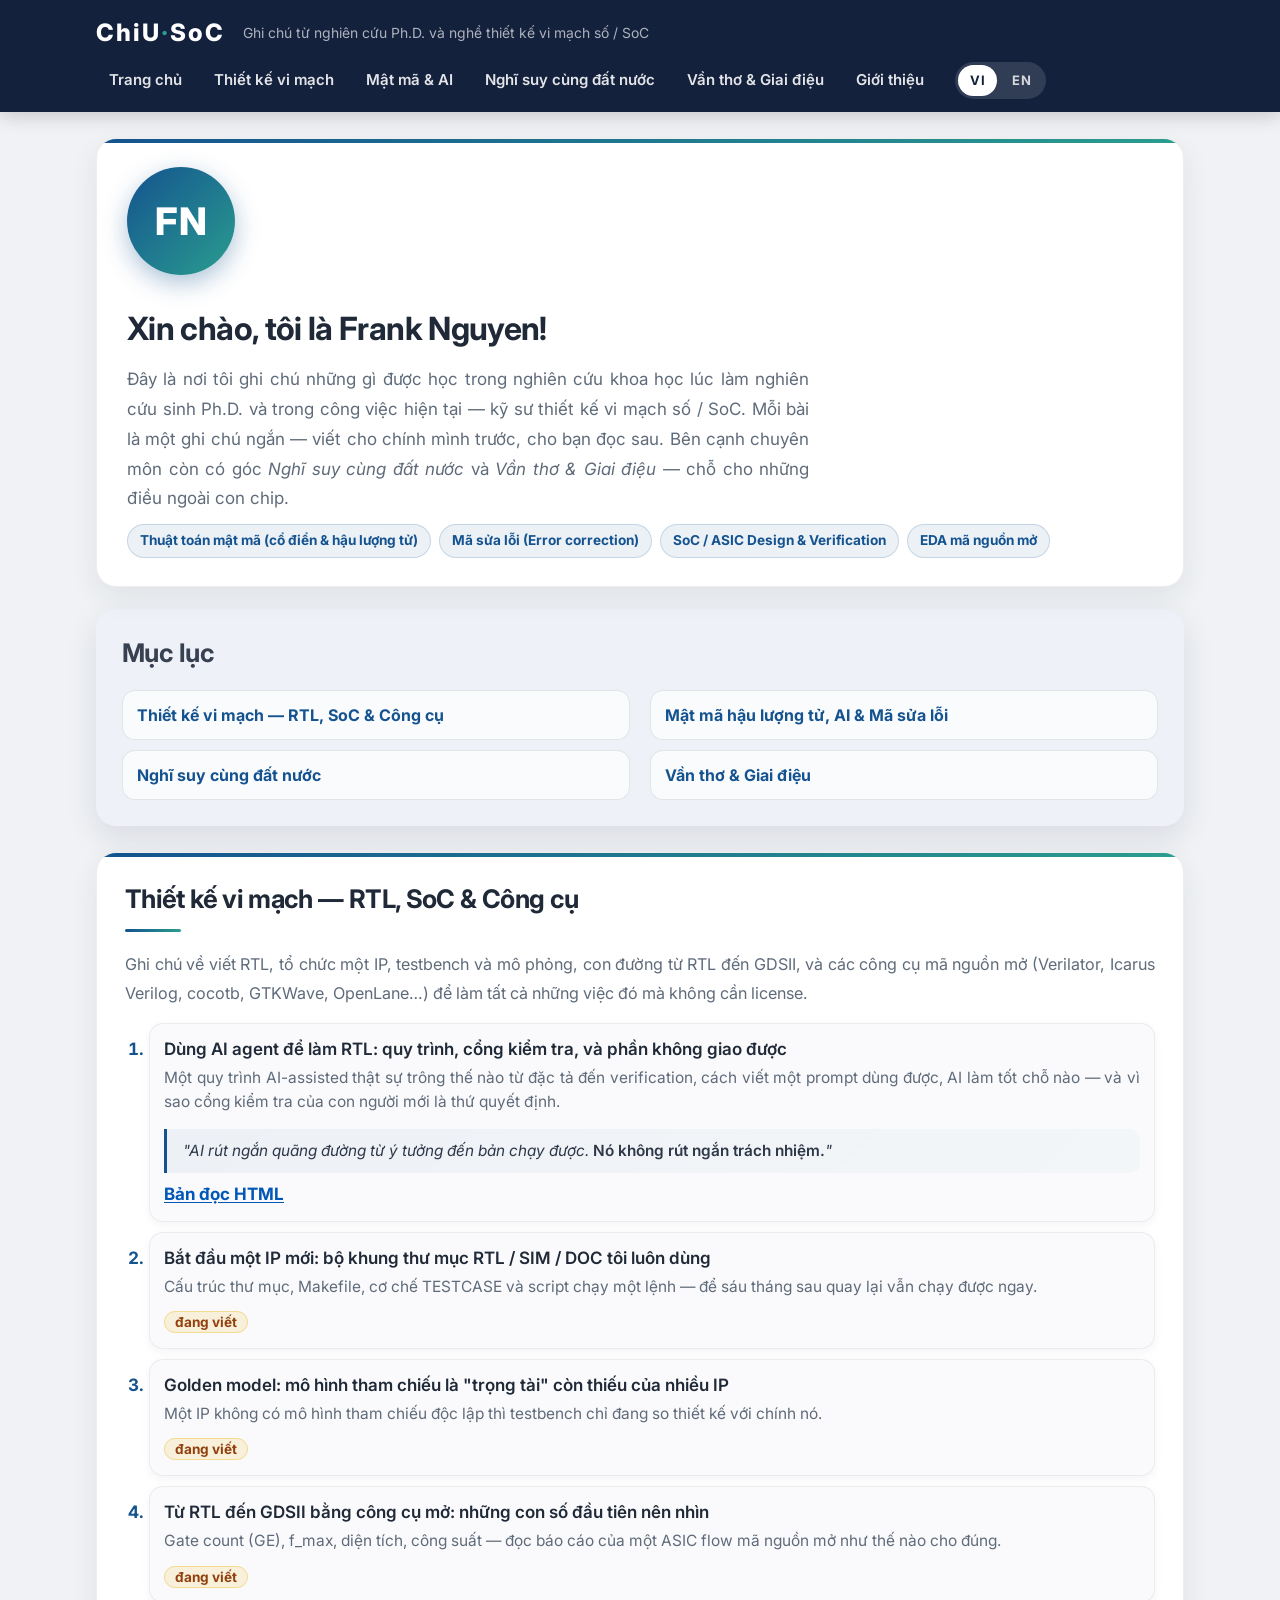
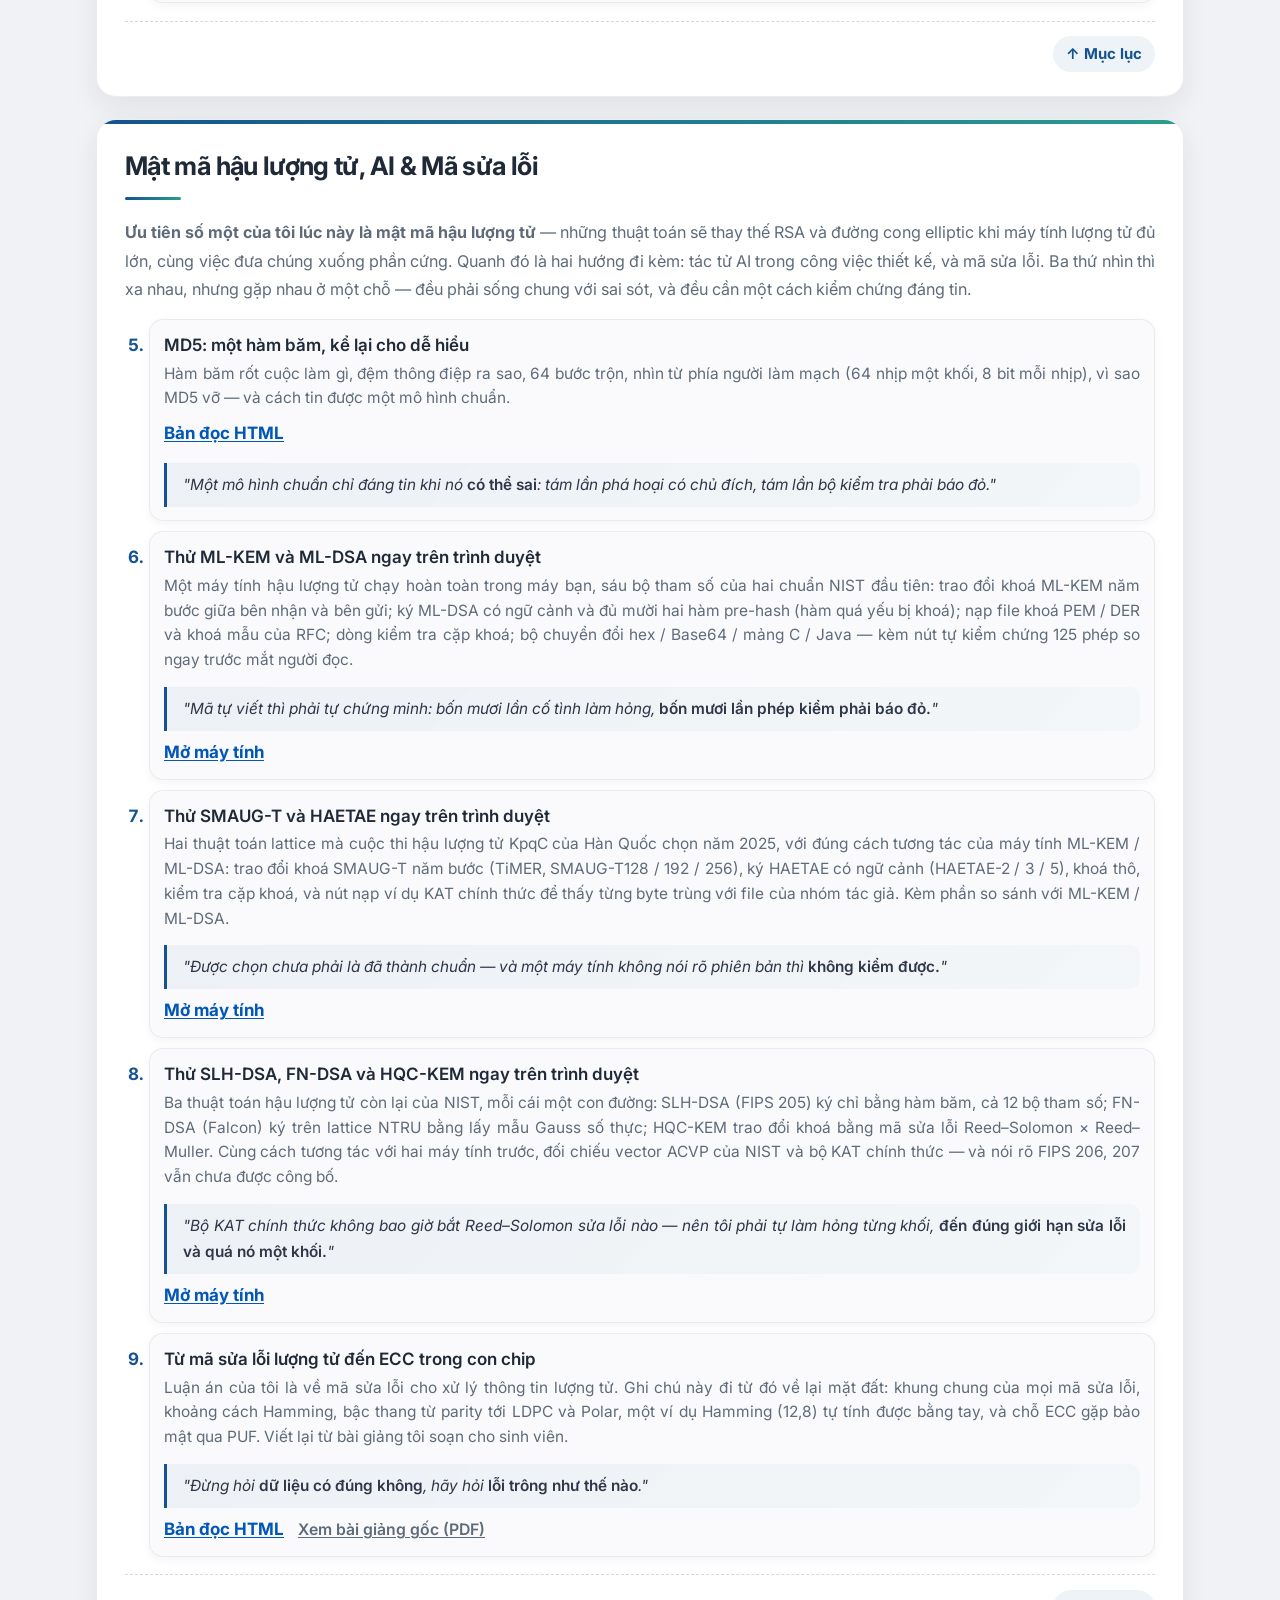
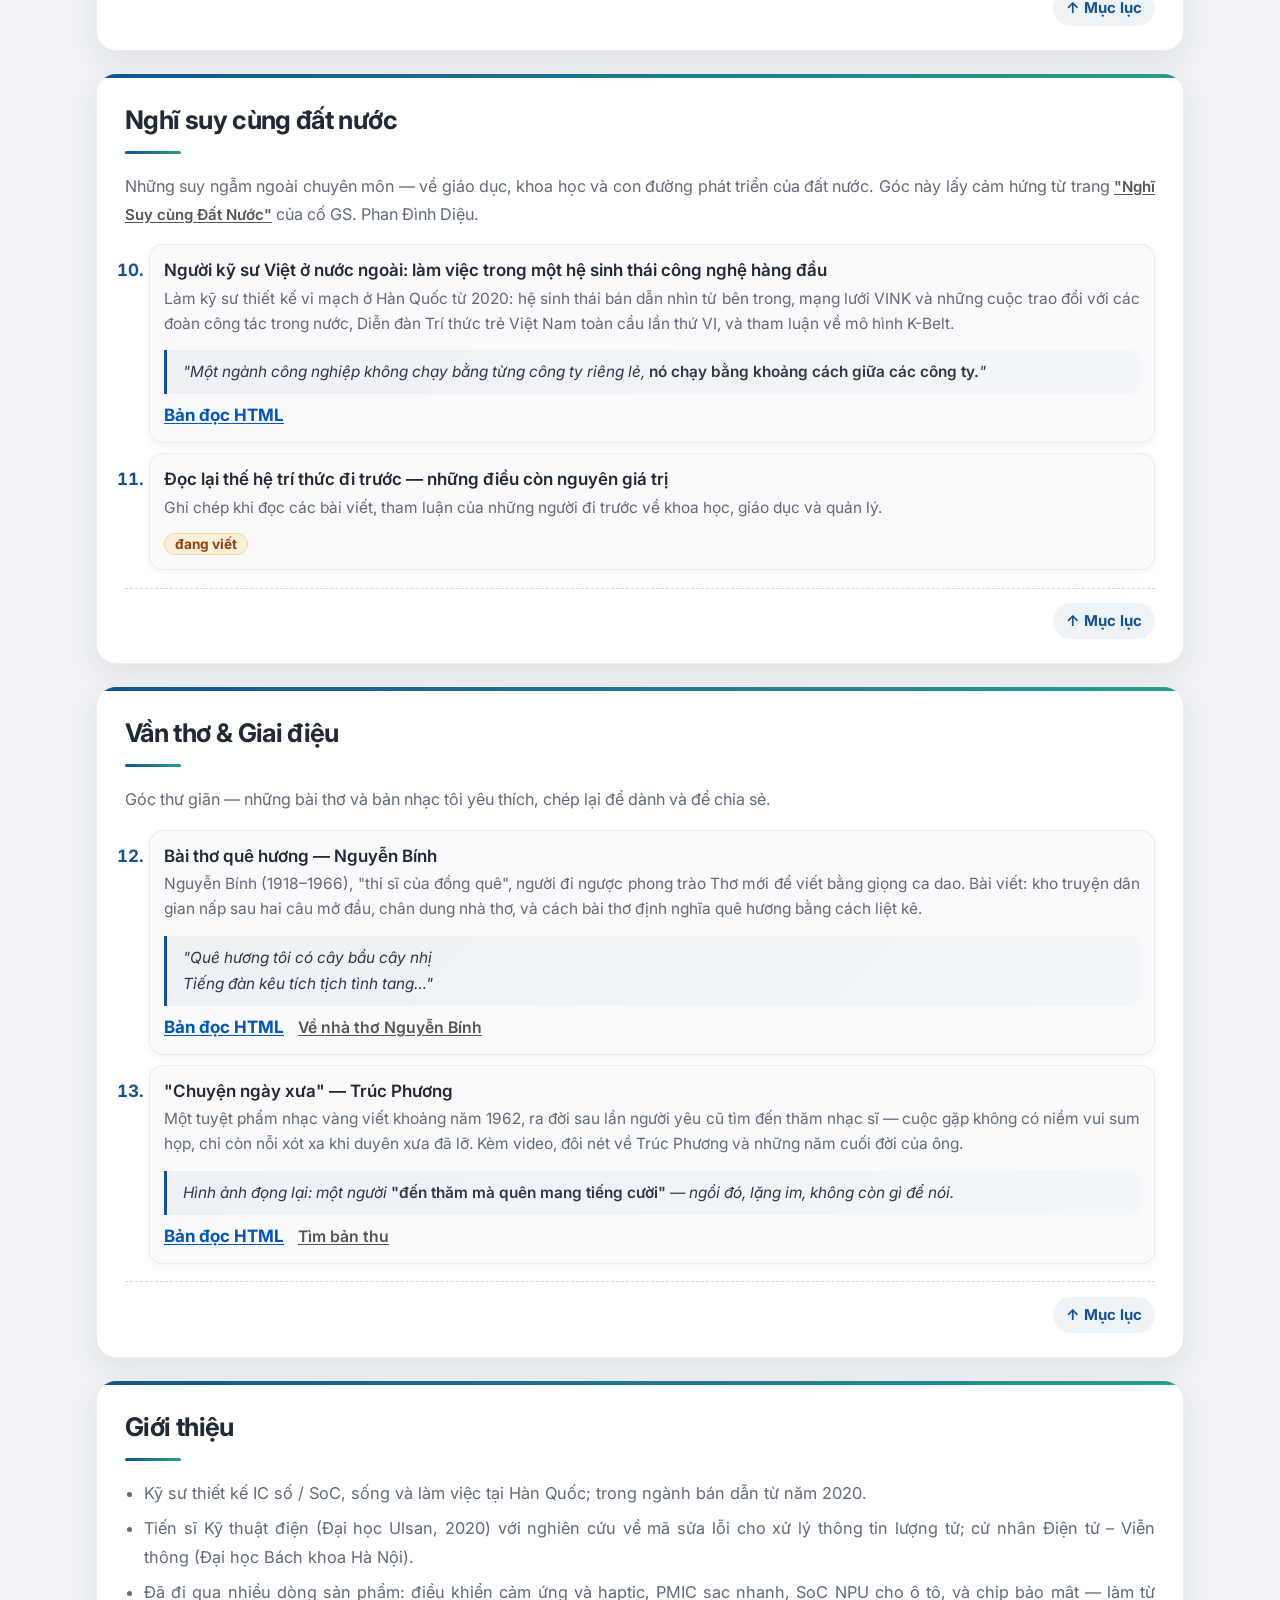
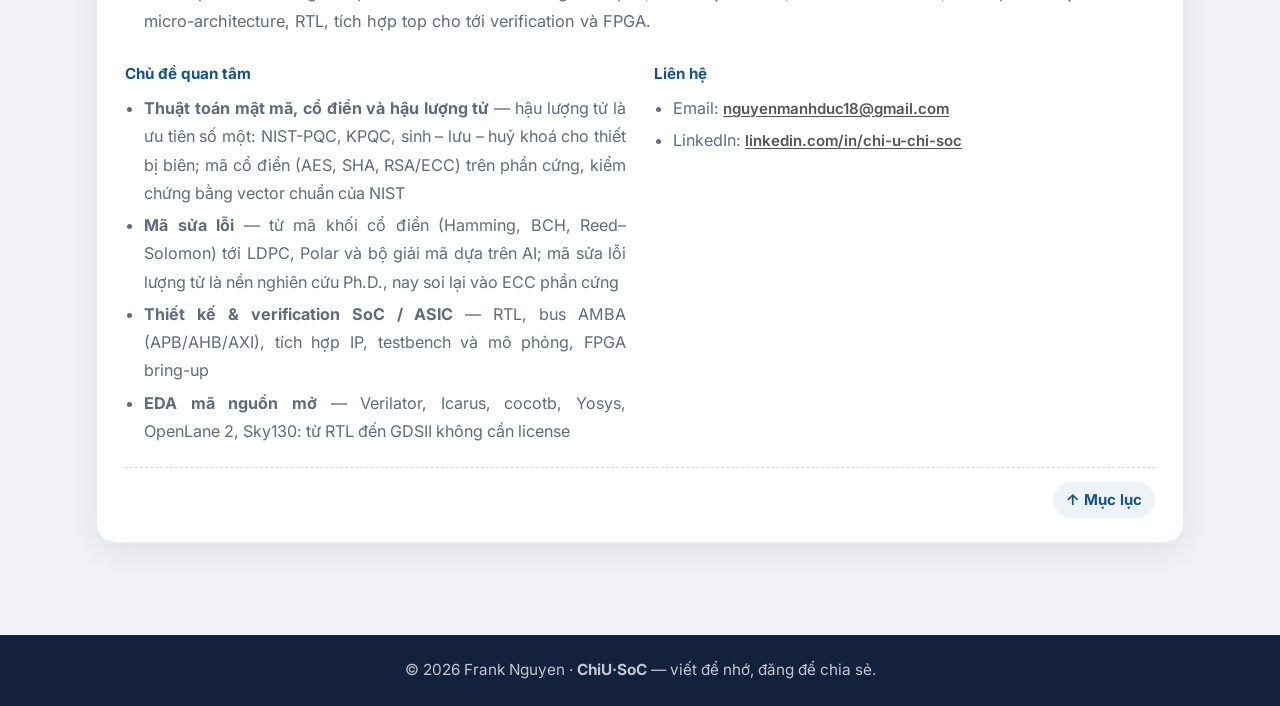
==== commit 5b4f421e: "frk:update" ====
--- a/index.html
+++ b/index.html
@@ -6,7 +6,7 @@
 <meta charset="utf-8"/>
 <meta name="viewport" content="width=device-width, initial-scale=1.0"/>
 <title>ChiU-SoC — Ghi chú từ nghiên cứu Ph.D. và nghề thiết kế vi mạch số / SoC</title>
-<meta name="description" content="Trang cá nhân của Frank Nguyen — ghi chú những gì học được khi làm nghiên cứu sinh Ph.D. và trong công việc kỹ sư thiết kế vi mạch số / SoC: mật mã hậu lượng tử, mã sửa lỗi, RTL, verification, EDA mã nguồn mở. Personal notes from Ph.D. research and digital IC / SoC design work."/>
+<meta name="description" content="Trang cá nhân của Frank Nguyen — ghi chú những gì học được khi làm nghiên cứu sinh Ph.D. và trong công việc kỹ sư thiết kế vi mạch số / SoC: thuật toán mật mã (cổ điển và hậu lượng tử), mã sửa lỗi, thiết kế và verification SoC / ASIC, EDA mã nguồn mở. Personal notes from Ph.D. research and digital IC / SoC design work: cryptographic algorithms (classical and post-quantum), error correction, SoC / ASIC design and verification, open-source EDA."/>
 <link rel="preconnect" href="https://fonts.googleapis.com"/>
 <link rel="preconnect" href="https://fonts.gstatic.com" crossorigin/>
 <link href="https://fonts.googleapis.com/css2?family=Inter:ital,wght@0,400;0,600;0,700;0,800;1,400&amp;display=swap" rel="stylesheet"/>
@@ -229,6 +229,14 @@
 }
 footer a{ color:#8fd3cb; text-decoration:none; font-weight:600; }
 footer a:hover{ text-decoration:underline; }
+/* ==== house-format v1 — bilingual-personal-site skill, scripts/house-format.css. Prose is justified on every page.
+     Do not edit this block in a page: edit the skill's copy, re-run apply_format.py; check_site.py fails a page whose
+     block differs. ==== */
+main p, main li, main blockquote, main dd, main .art-desc, main .art-quote{ text-align:justify; text-justify:inter-word; hyphens:auto; }
+main .refs li, main .art-links li, main .songlist li, main .toc-wrap li, main .listen p, main .pair li, main .result li, main table p, main table li{ text-align:left; hyphens:manual; }
+main .poem-credit, main .video-cap, main figcaption p, main figcaption li{ text-align:center; hyphens:manual; }
+main code, main pre, main kbd, main samp, main a{ hyphens:manual; }
+/* ==== /house-format ==== */
 </style>
 </head>
 <body>
@@ -275,11 +283,9 @@
        Beyond the technical work there is also <em>Thoughts on our country</em> and
        <em>Poetry &amp; Melody</em> — room for the things outside the chip.</p>
     <div class="hero-chips">
-      <span class="chip"><span lang="vi">Mật mã hậu lượng tử (PQC)</span><span lang="en">Post-quantum cryptography (PQC)</span></span>
-      <span class="chip"><span lang="vi">Thuật toán mật mã</span><span lang="en">Cryptographic algorithms</span></span>
-      <span class="chip">SoC / ASIC</span>
-      <span class="chip">RTL Design / Verification</span>
-      <span class="chip"><span lang="vi">Mã sửa lỗi</span><span lang="en">Error correction code</span></span>
+      <span class="chip"><span lang="vi">Thuật toán mật mã (cổ điển &amp; hậu lượng tử)</span><span lang="en">Cryptographic algorithms (classical &amp; post-quantum)</span></span>
+      <span class="chip"><span lang="vi">Mã sửa lỗi (Error correction)</span><span lang="en">Error correction</span></span>
+      <span class="chip">SoC / ASIC Design &amp; Verification</span>
       <span class="chip"><span lang="vi">EDA mã nguồn mở</span><span lang="en">Open-source EDA</span></span>
     </div>
   </div>
@@ -636,26 +642,26 @@
   <div>
     <h3><span lang="vi">Chủ đề quan tâm</span><span lang="en">Interests</span></h3>
     <ul lang="vi">
-      <li><strong>Mật mã hậu lượng tử (PQC) — ưu tiên số một</strong>: NIST-PQC, KPQC, và chuyện
-          sinh, lưu, huỷ khoá cho thiết bị biên</li>
-      <li>Thuật toán mật mã trên phần cứng: khối tăng tốc, kiểm chứng bằng vector chuẩn của NIST</li>
-      <li>Thiết kế RTL và kiến trúc SoC: bus AMBA (APB/AHB/AXI), tích hợp IP, điều khiển bộ nhớ</li>
-      <li>Verification và ASIC flow mã nguồn mở (Yosys, OpenLane 2, Sky130)</li>
-      <li>Chạy mô hình AI trên thiết bị biên: lượng tử hoá, khối tăng tốc, ngân sách bộ nhớ và điện năng</li>
-      <li>Máy tính lượng tử và mã sửa lỗi lượng tử — nền nghiên cứu cũ, nay soi lại vào ECC phần cứng</li>
-      <li>Mã sửa lỗi trên phần cứng — từ mã khối cổ điển (Hamming, BCH, Reed–Solomon) tới mã hiện đại
-          (LDPC, Polar) và bộ giải mã kênh dựa trên AI</li>
+      <li><strong>Thuật toán mật mã, cổ điển và hậu lượng tử</strong> — hậu lượng tử là ưu tiên số một:
+          NIST-PQC, KPQC, sinh – lưu – huỷ khoá cho thiết bị biên; mã cổ điển (AES, SHA, RSA/ECC) trên phần cứng,
+          kiểm chứng bằng vector chuẩn của NIST</li>
+      <li><strong>Mã sửa lỗi</strong> — từ mã khối cổ điển (Hamming, BCH, Reed–Solomon) tới LDPC, Polar và bộ
+          giải mã dựa trên AI; mã sửa lỗi lượng tử là nền nghiên cứu Ph.D., nay soi lại vào ECC phần cứng</li>
+      <li><strong>Thiết kế &amp; verification SoC / ASIC</strong> — RTL, bus AMBA (APB/AHB/AXI), tích hợp IP,
+          testbench và mô phỏng, FPGA bring-up</li>
+      <li><strong>EDA mã nguồn mở</strong> — Verilator, Icarus, cocotb, Yosys, OpenLane 2, Sky130: từ RTL đến GDSII
+          không cần license</li>
     </ul>
     <ul lang="en">
-      <li><strong>Post-quantum cryptography (PQC) — first priority</strong>: NIST-PQC, KPQC, and
-          generating, storing and destroying keys on edge devices</li>
-      <li>Cryptographic algorithms in hardware: accelerator blocks, verification against NIST's own vectors</li>
-      <li>RTL design and SoC architecture: AMBA buses (APB/AHB/AXI), IP integration, memory controllers</li>
-      <li>Verification and the open-source ASIC flow (Yosys, OpenLane 2, Sky130)</li>
-      <li>Running AI models on edge devices: quantisation, accelerator blocks, memory and power budgets</li>
-      <li>Quantum computing and quantum error correction — my research background, now read back into hardware ECC</li>
-      <li>Error-correcting codes in hardware — from the classical block codes (Hamming, BCH,
-          Reed–Solomon) to the modern ones (LDPC, polar) and AI-based channel decoders</li>
+      <li><strong>Cryptographic algorithms, classical and post-quantum</strong> — post-quantum first:
+          NIST-PQC, KPQC, generating, storing and destroying keys on edge devices; classical ciphers (AES, SHA,
+          RSA/ECC) in hardware, verified against NIST's own vectors</li>
+      <li><strong>Error correction</strong> — from the classical block codes (Hamming, BCH, Reed–Solomon) to LDPC,
+          polar and AI-based decoders; quantum error correction was my Ph.D. research, now read back into hardware ECC</li>
+      <li><strong>SoC / ASIC design &amp; verification</strong> — RTL, AMBA buses (APB/AHB/AXI), IP integration,
+          testbenches and simulation, FPGA bring-up</li>
+      <li><strong>Open-source EDA</strong> — Verilator, Icarus, cocotb, Yosys, OpenLane 2, Sky130: RTL to GDSII
+          without a licence</li>
     </ul>
   </div>
   <div>
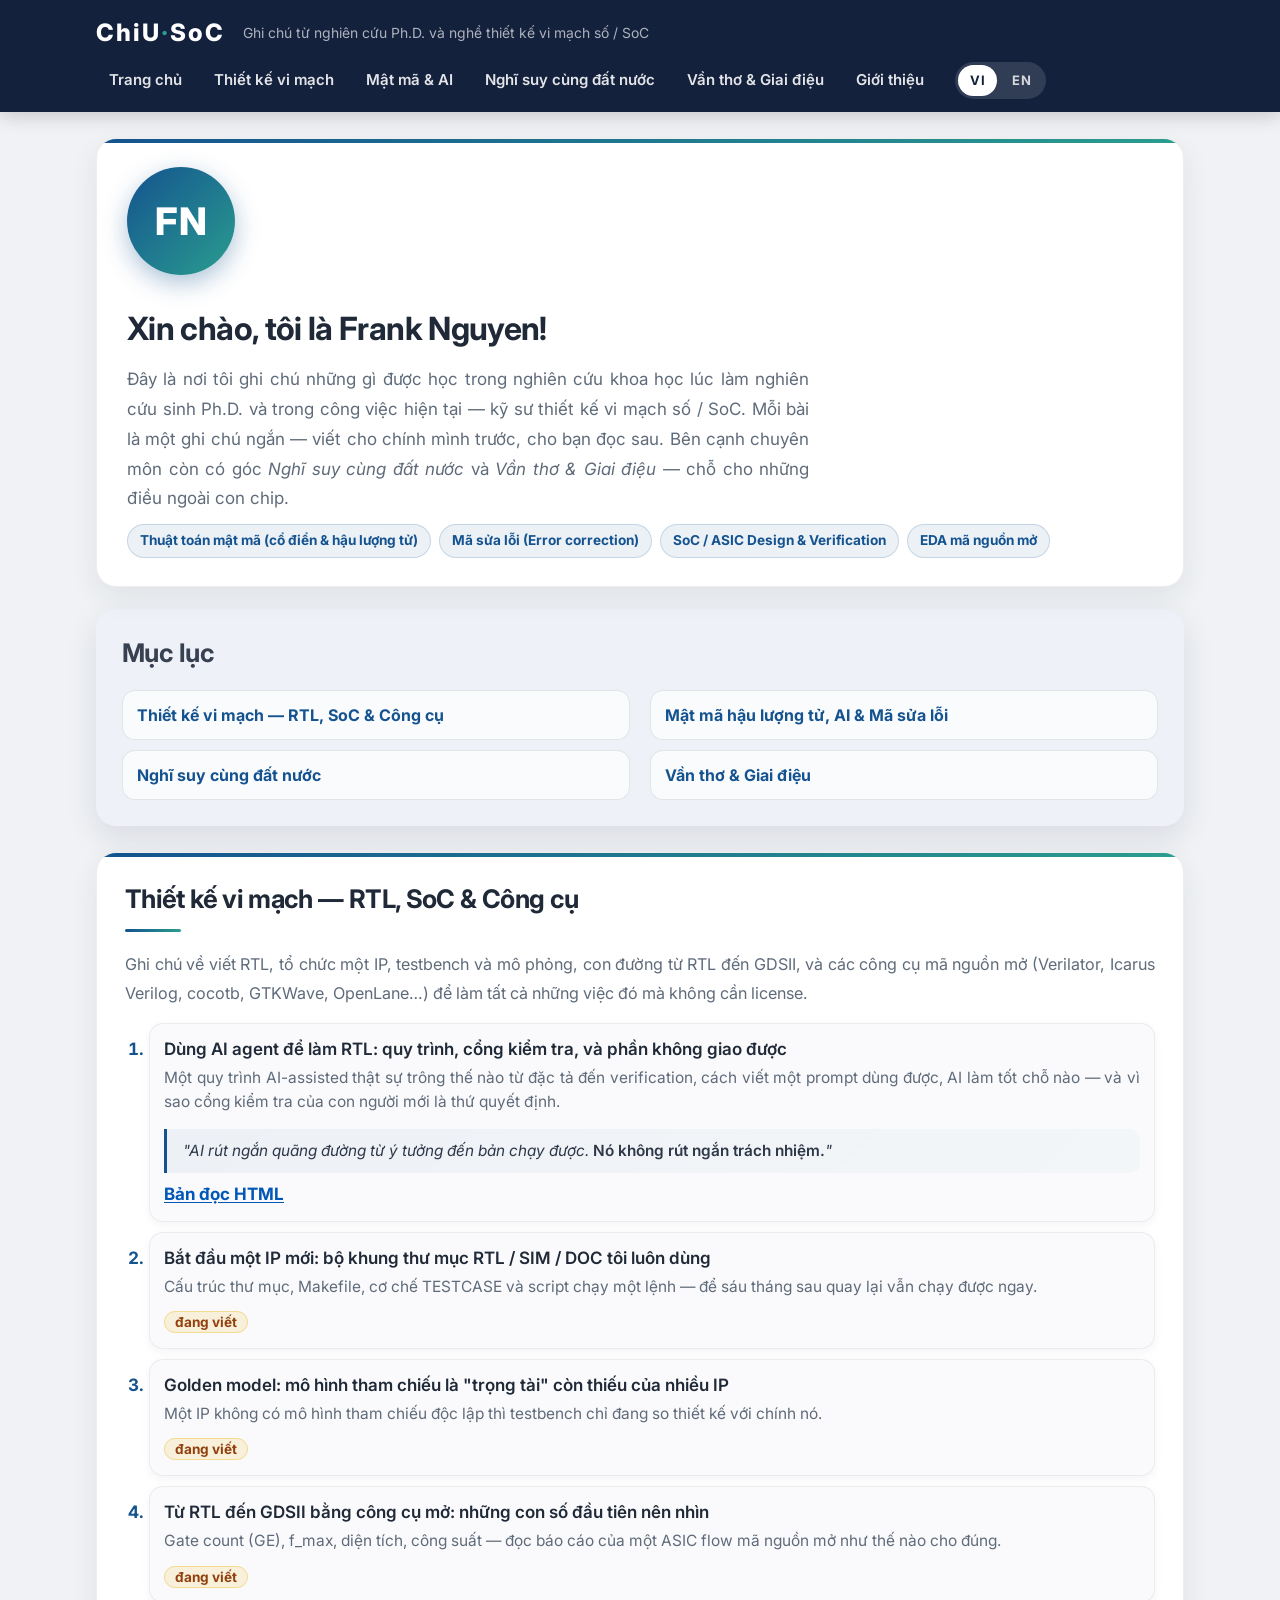
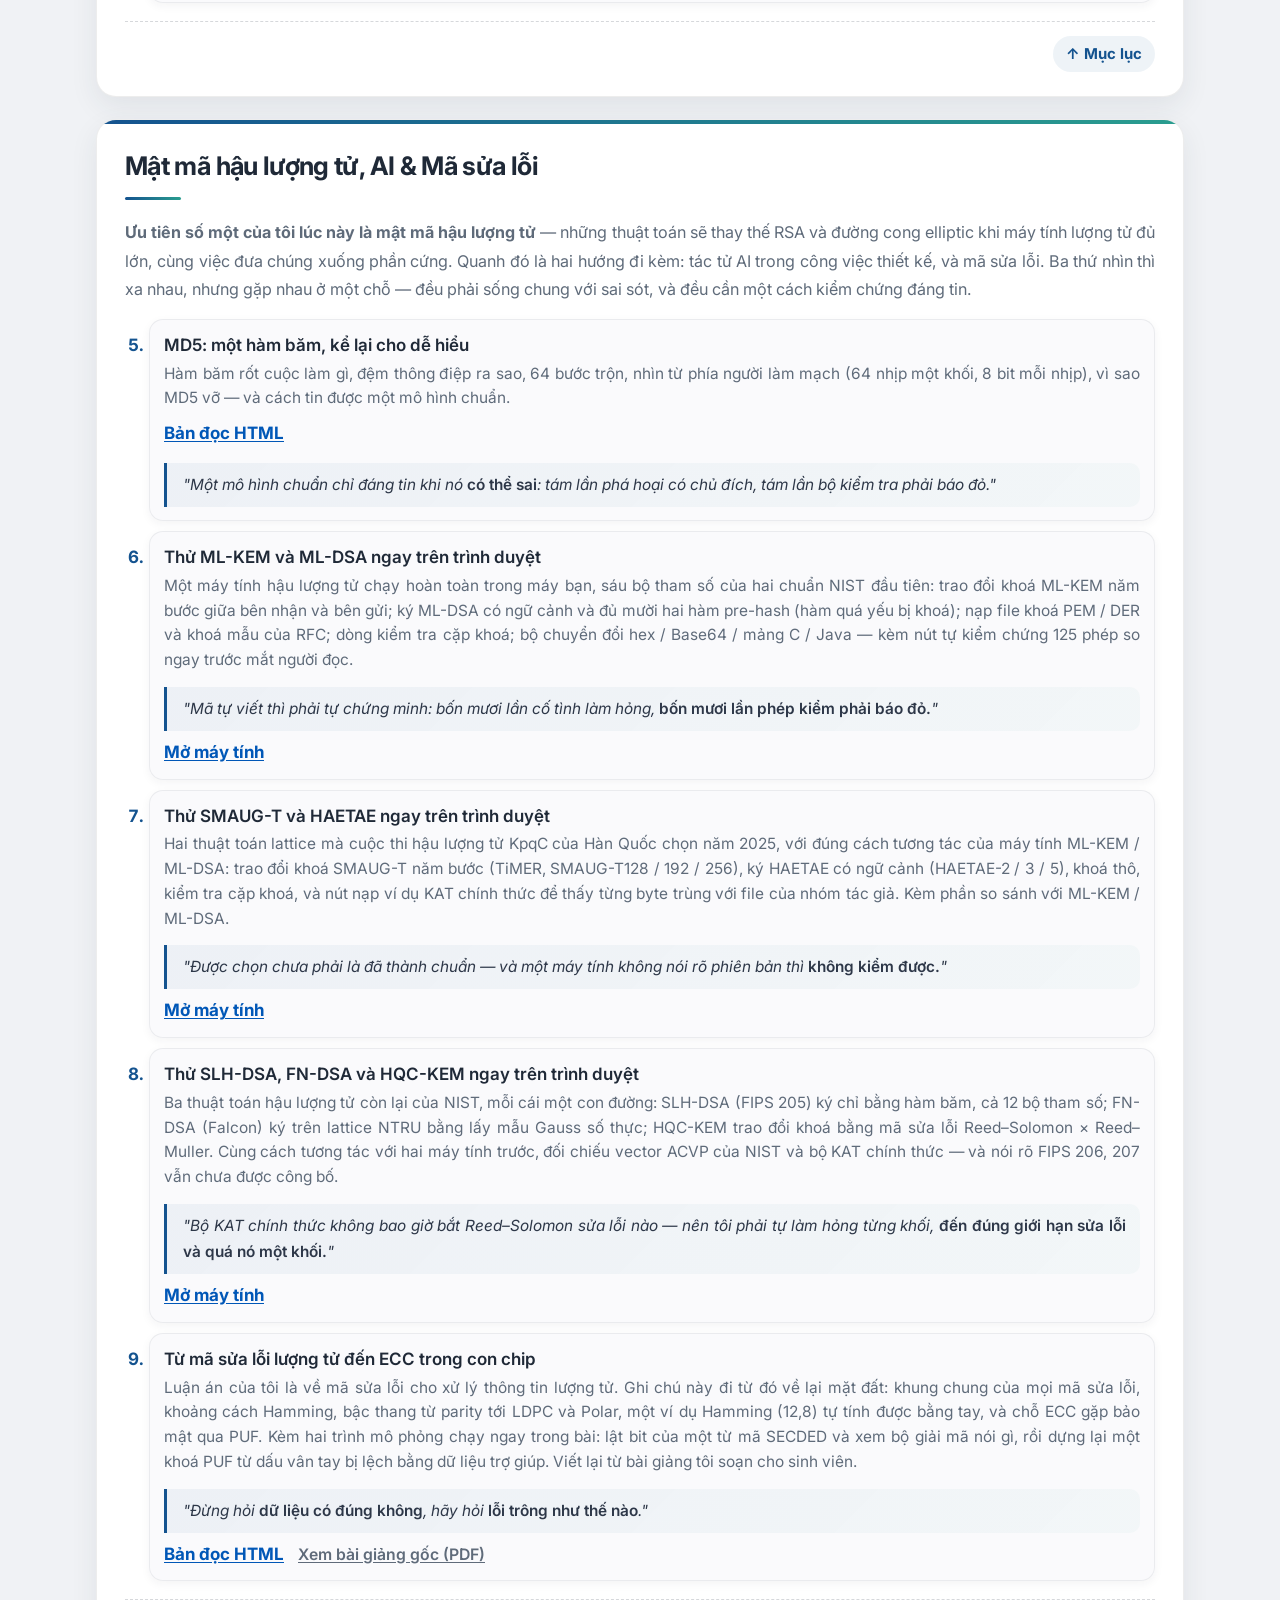
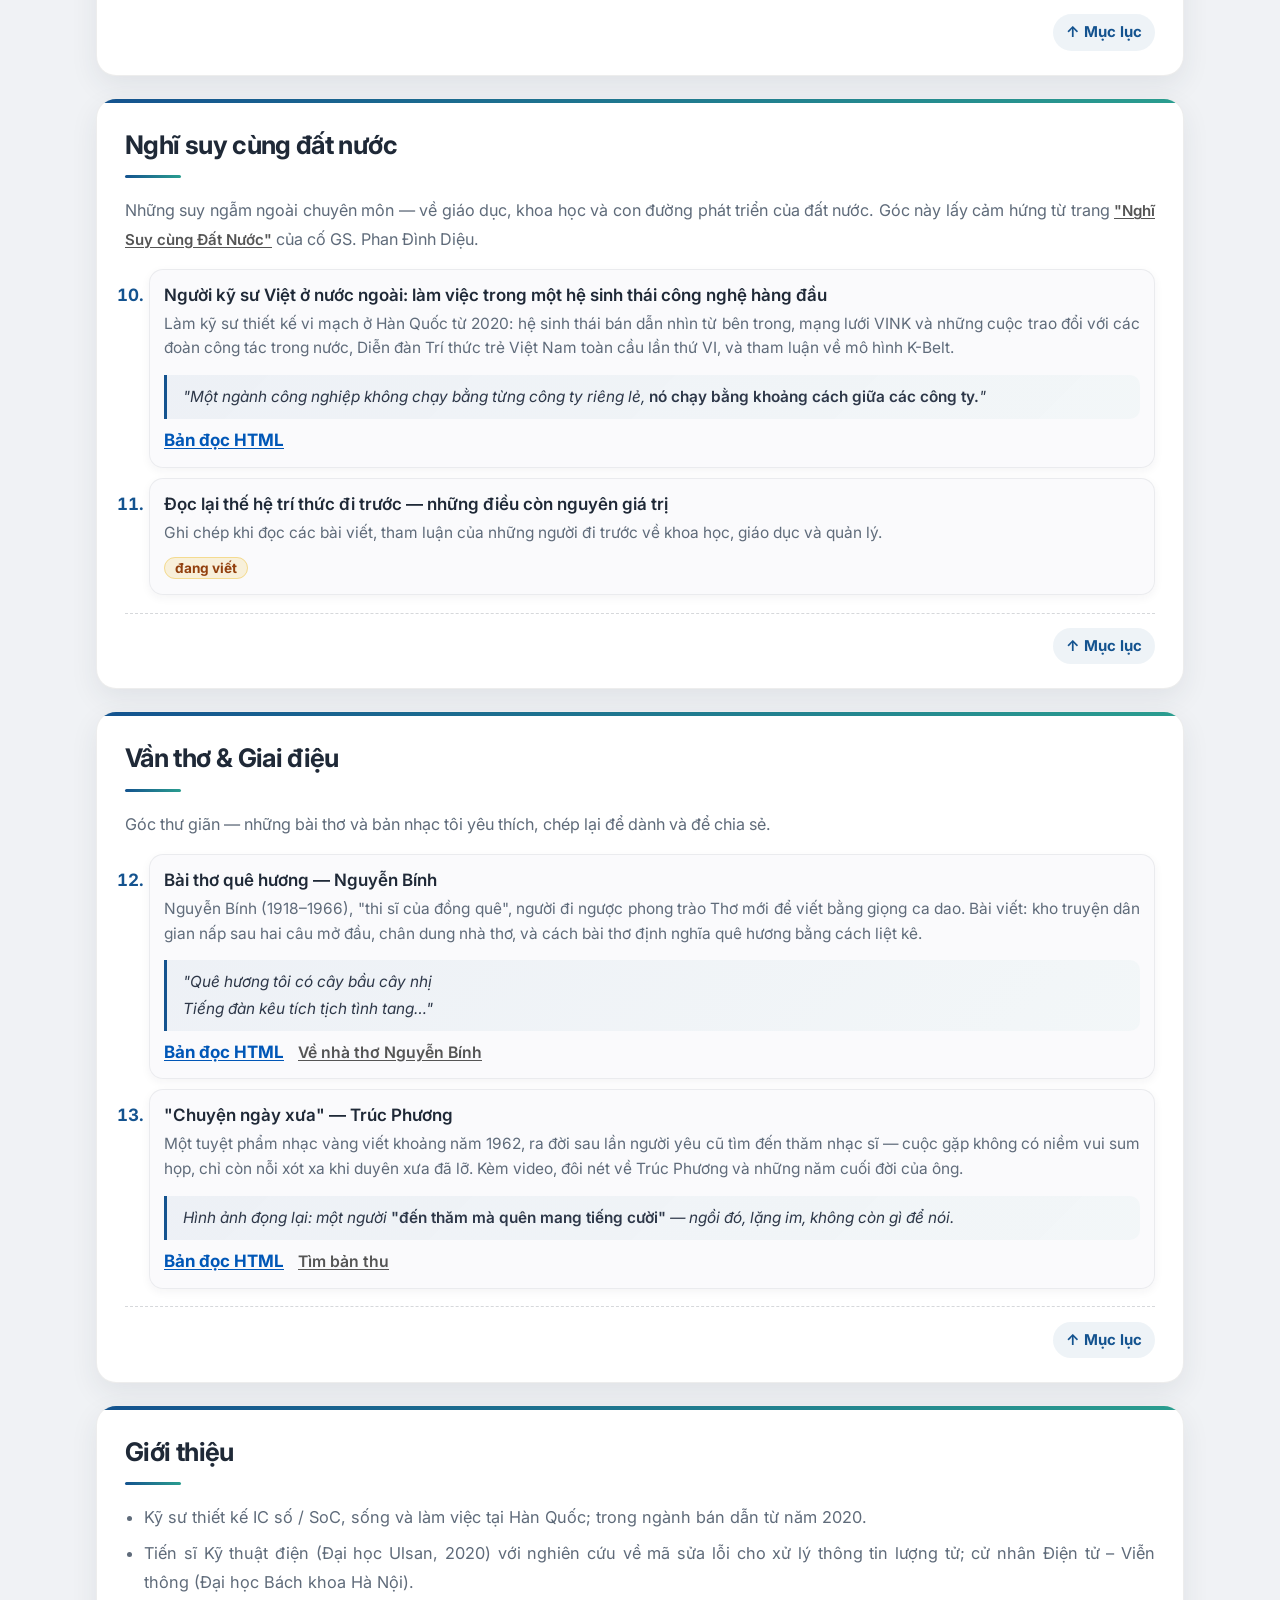
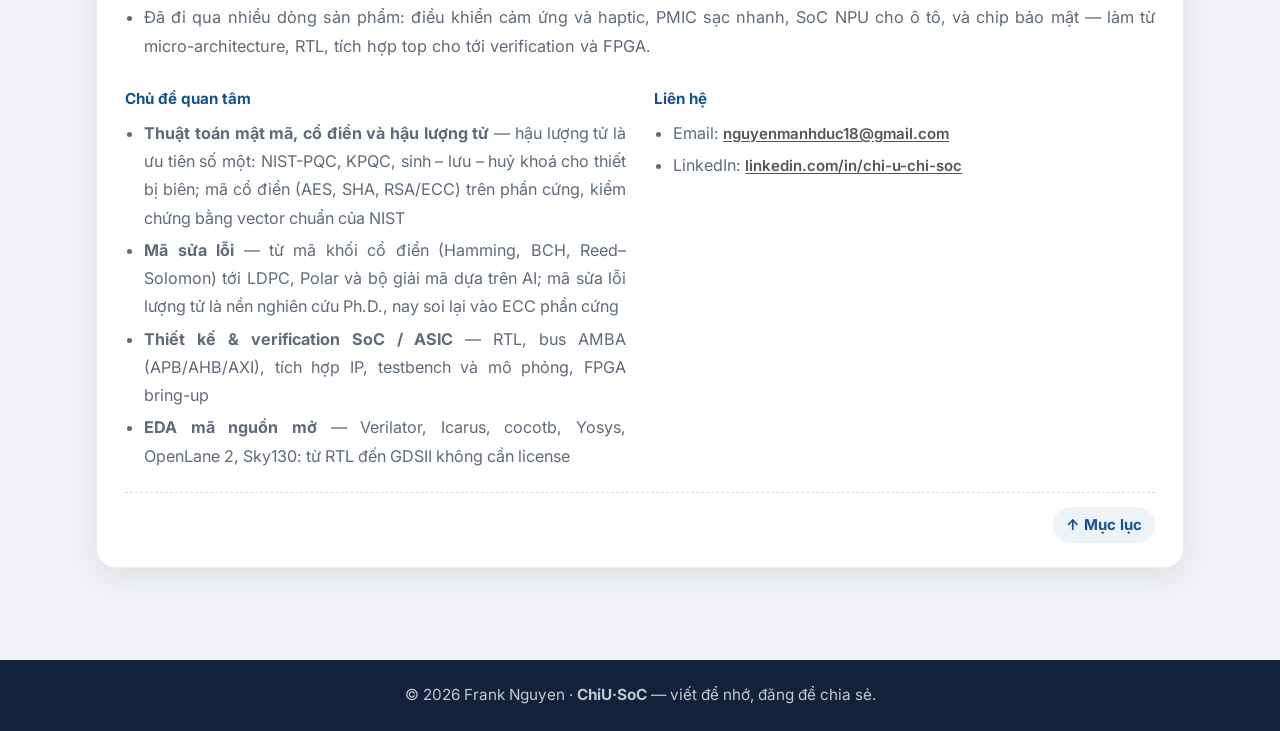
==== commit 1cca388d: "frk:update" ====
--- a/index.html
+++ b/index.html
@@ -493,12 +493,16 @@
     <div class="art-desc" lang="vi">Luận án của tôi là về mã sửa lỗi cho xử lý thông tin lượng tử.
       Ghi chú này đi từ đó về lại mặt đất: khung chung của mọi mã sửa lỗi, khoảng cách Hamming,
       bậc thang từ parity tới LDPC và Polar, một ví dụ Hamming (12,8) tự tính được bằng tay,
-      và chỗ ECC gặp bảo mật qua PUF. Viết lại từ bài giảng tôi soạn cho sinh viên.</div>
+      và chỗ ECC gặp bảo mật qua PUF. Kèm hai trình mô phỏng chạy ngay trong bài: lật bit của một
+      từ mã SECDED và xem bộ giải mã nói gì, rồi dựng lại một khoá PUF từ dấu vân tay bị lệch bằng
+      dữ liệu trợ giúp. Viết lại từ bài giảng tôi soạn cho sinh viên.</div>
     <div class="art-desc" lang="en">My doctoral work was on error-correcting codes for quantum
       information processing. This note walks back down to earth: the skeleton every code shares,
       Hamming distance, the ladder from parity to LDPC and polar codes, a Hamming (12,8) example you
-      can work by hand, and where ECC meets security through PUFs. Rewritten from a lecture I
-      prepared for students.</div>
+      can work by hand, and where ECC meets security through PUFs. With two simulators that run inside
+      the article: flip bits of a SECDED codeword and watch what the decoder says, then rebuild a PUF
+      key from a drifted fingerprint using helper data. Rewritten from a lecture I prepared for
+      students.</div>
     <div class="art-quotes">
       <div class="art-quote" lang="vi">"Đừng hỏi <em>dữ liệu có đúng không</em>,
         hãy hỏi <em>lỗi trông như thế nào</em>."</div>
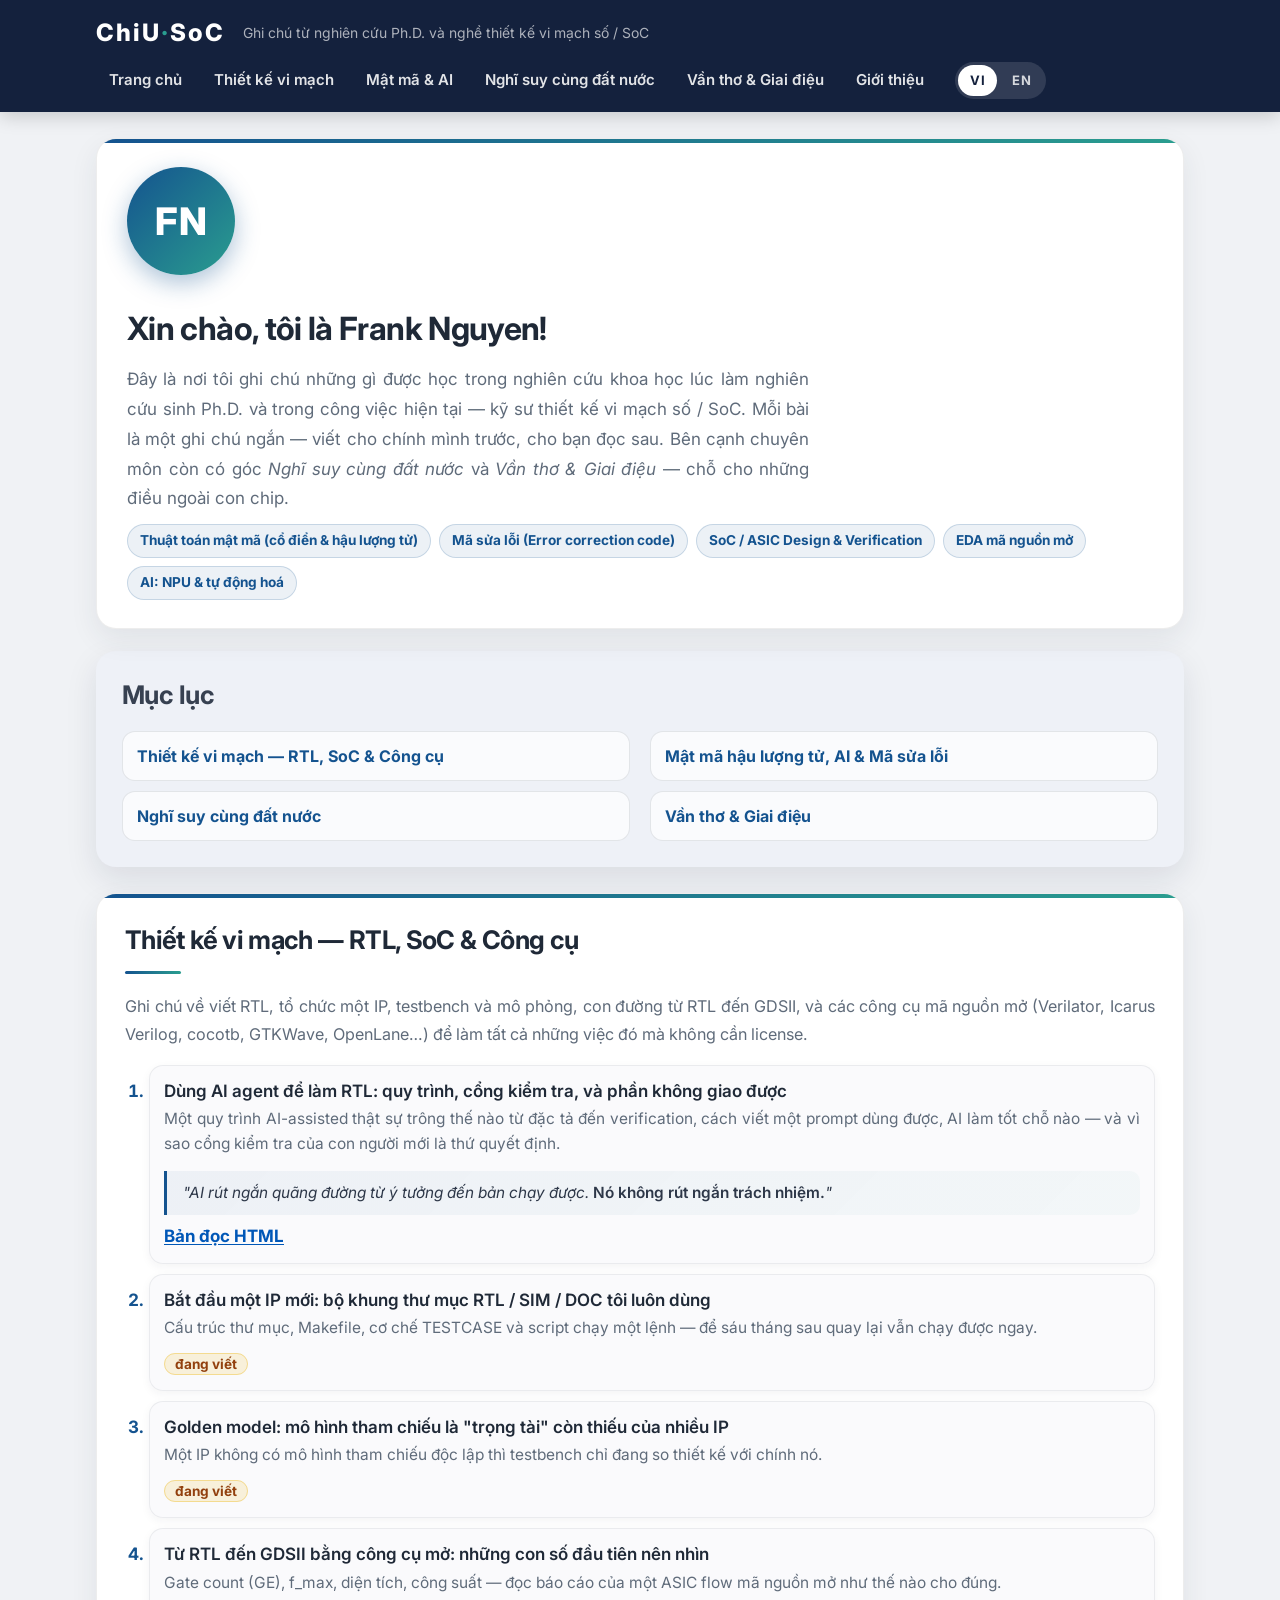
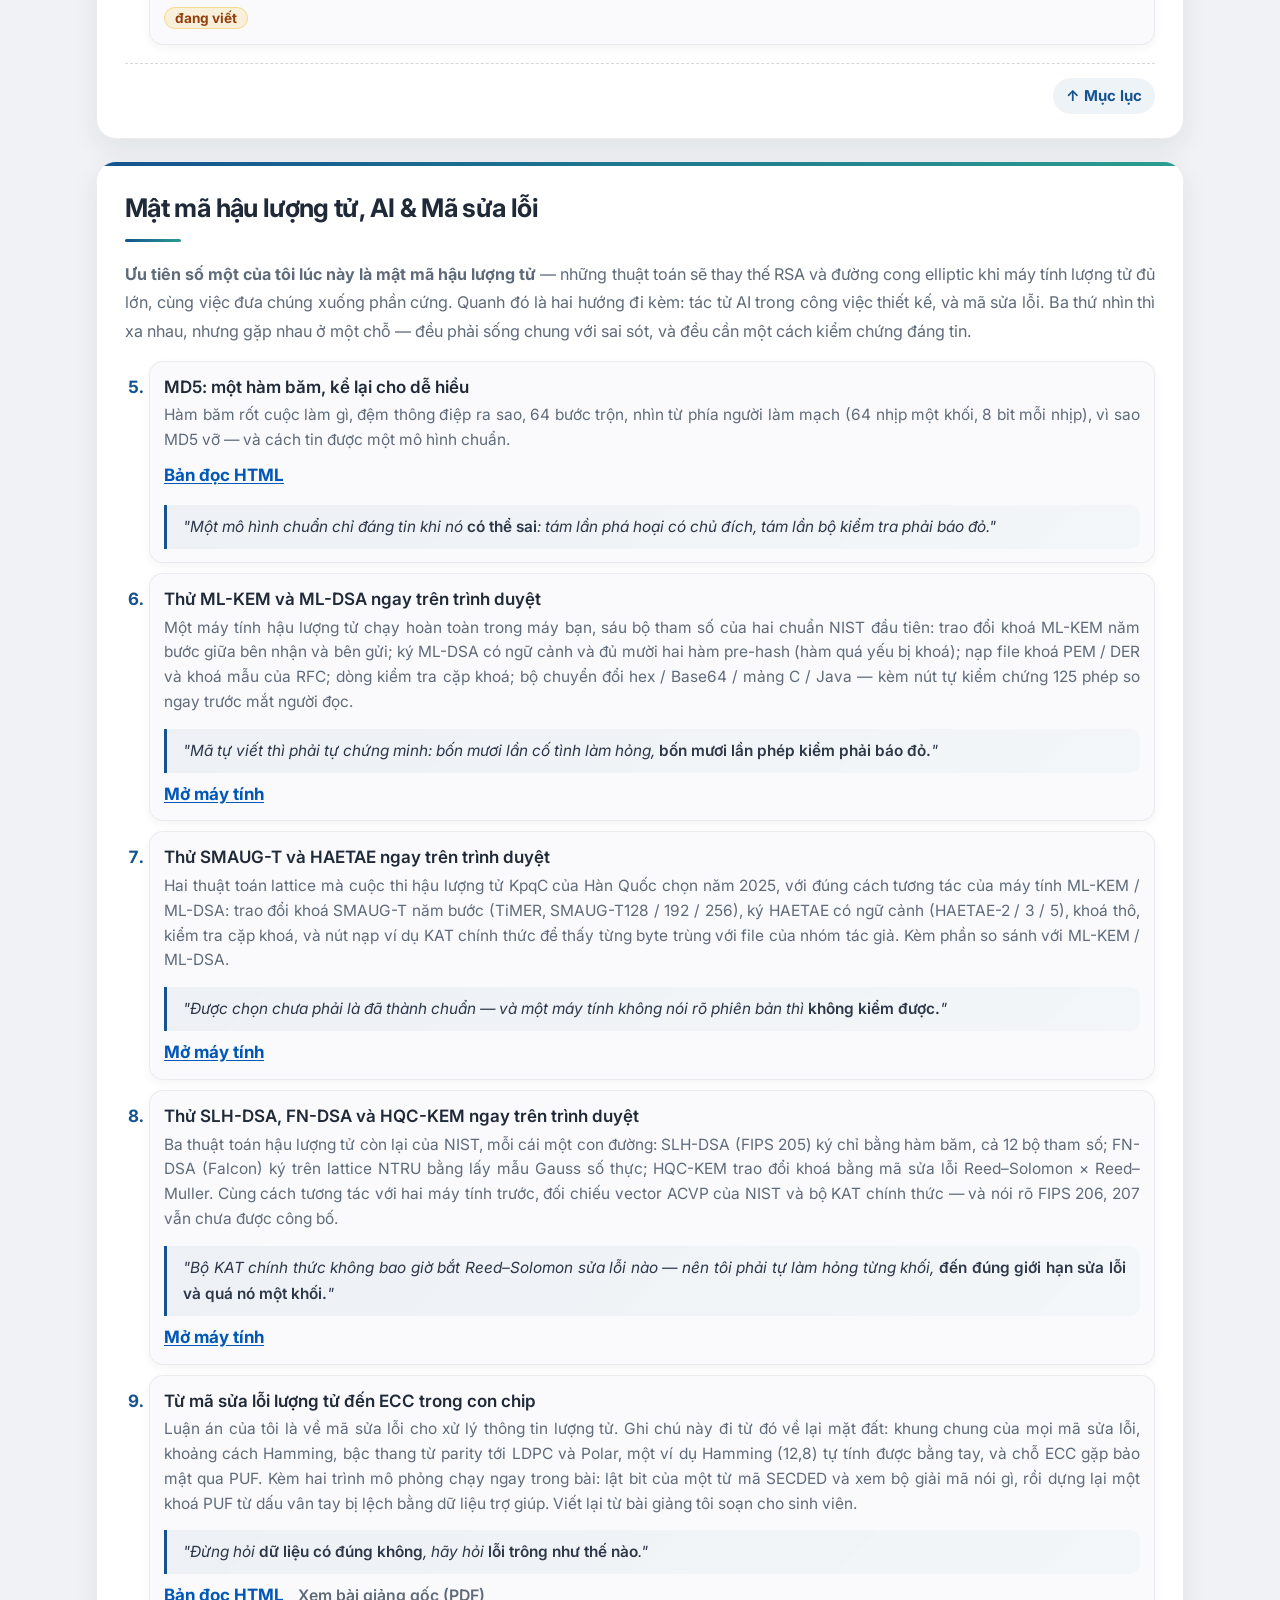
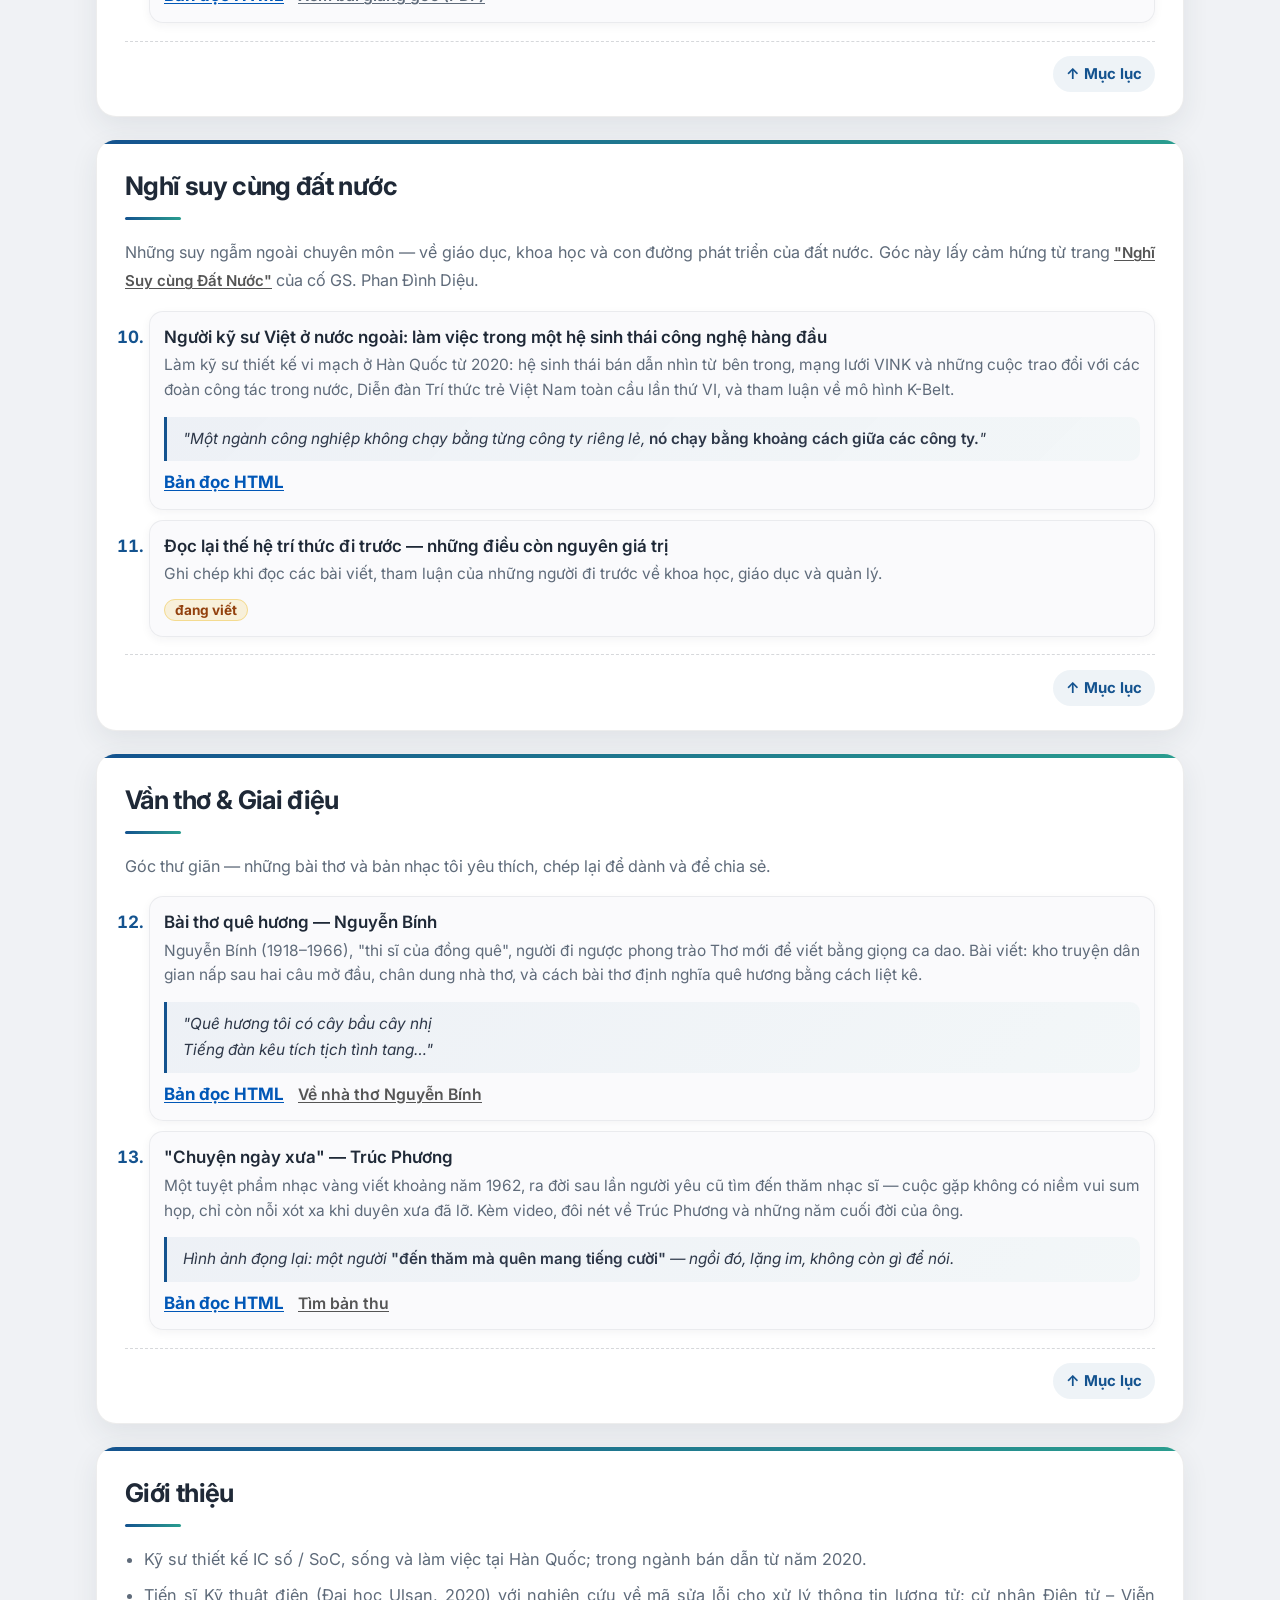
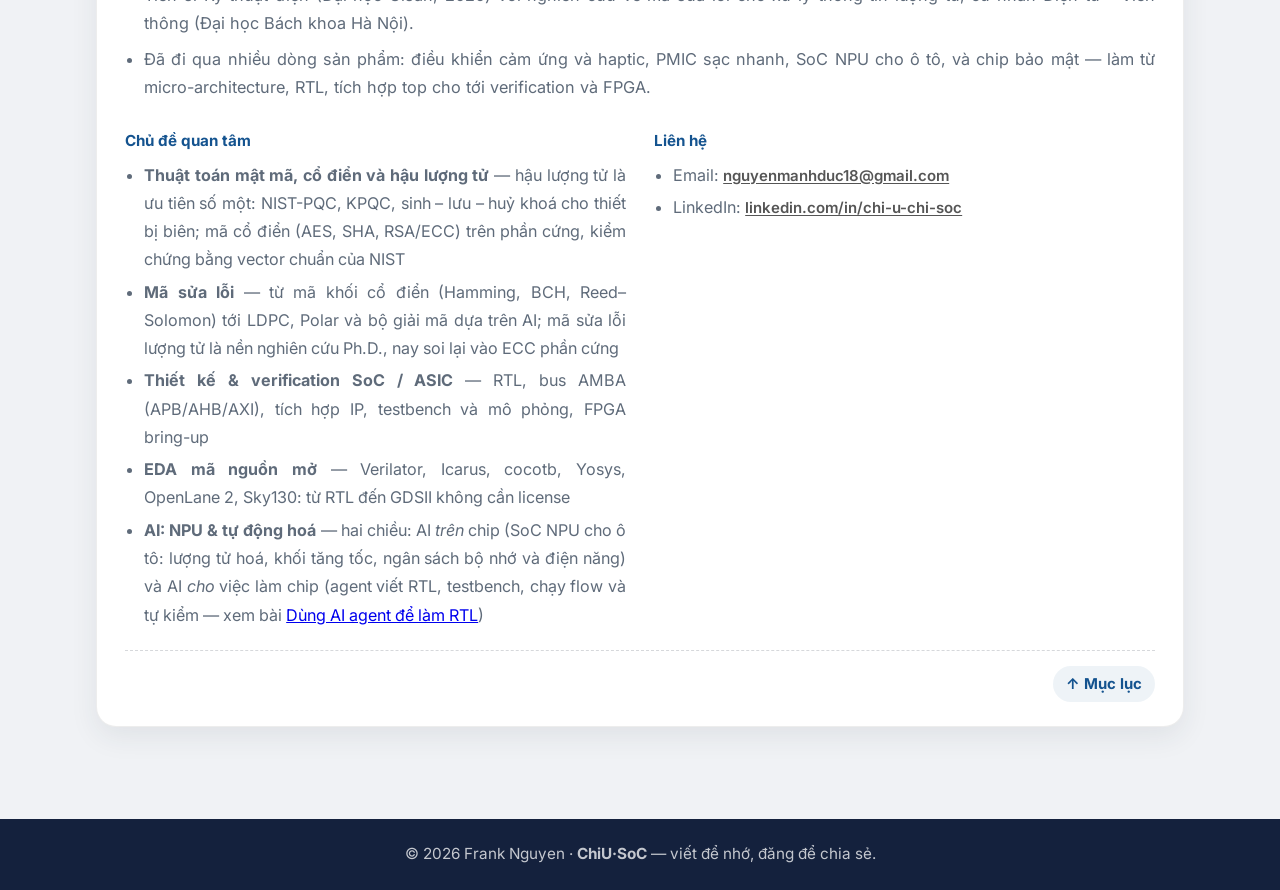
==== commit 0542328b: "frk:update" ====
--- a/index.html
+++ b/index.html
@@ -6,7 +6,7 @@
 <meta charset="utf-8"/>
 <meta name="viewport" content="width=device-width, initial-scale=1.0"/>
 <title>ChiU-SoC — Ghi chú từ nghiên cứu Ph.D. và nghề thiết kế vi mạch số / SoC</title>
-<meta name="description" content="Trang cá nhân của Frank Nguyen — ghi chú những gì học được khi làm nghiên cứu sinh Ph.D. và trong công việc kỹ sư thiết kế vi mạch số / SoC: thuật toán mật mã (cổ điển và hậu lượng tử), mã sửa lỗi, thiết kế và verification SoC / ASIC, EDA mã nguồn mở. Personal notes from Ph.D. research and digital IC / SoC design work: cryptographic algorithms (classical and post-quantum), error correction, SoC / ASIC design and verification, open-source EDA."/>
+<meta name="description" content="Trang cá nhân của Frank Nguyen — ghi chú những gì học được khi làm nghiên cứu sinh Ph.D. và trong công việc kỹ sư thiết kế vi mạch số / SoC: thuật toán mật mã (cổ điển và hậu lượng tử), mã sửa lỗi, thiết kế và verification SoC / ASIC, EDA mã nguồn mở, AI (NPU và tự động hoá). Personal notes from Ph.D. research and digital IC / SoC design work: cryptographic algorithms (classical and post-quantum), error correction, SoC / ASIC design and verification, open-source EDA, AI (NPU and automation)."/>
 <link rel="preconnect" href="https://fonts.googleapis.com"/>
 <link rel="preconnect" href="https://fonts.gstatic.com" crossorigin/>
 <link href="https://fonts.googleapis.com/css2?family=Inter:ital,wght@0,400;0,600;0,700;0,800;1,400&amp;display=swap" rel="stylesheet"/>
@@ -284,9 +284,10 @@
        <em>Poetry &amp; Melody</em> — room for the things outside the chip.</p>
     <div class="hero-chips">
       <span class="chip"><span lang="vi">Thuật toán mật mã (cổ điển &amp; hậu lượng tử)</span><span lang="en">Cryptographic algorithms (classical &amp; post-quantum)</span></span>
-      <span class="chip"><span lang="vi">Mã sửa lỗi (Error correction)</span><span lang="en">Error correction</span></span>
+      <span class="chip"><span lang="vi">Mã sửa lỗi (Error correction code)</span><span lang="en">Error correction code</span></span>
       <span class="chip">SoC / ASIC Design &amp; Verification</span>
       <span class="chip"><span lang="vi">EDA mã nguồn mở</span><span lang="en">Open-source EDA</span></span>
+      <span class="chip"><span lang="vi">AI: NPU &amp; tự động hoá</span><span lang="en">AI: NPU &amp; automation</span></span>
     </div>
   </div>
 </section>
@@ -655,6 +656,9 @@
           testbench và mô phỏng, FPGA bring-up</li>
       <li><strong>EDA mã nguồn mở</strong> — Verilator, Icarus, cocotb, Yosys, OpenLane 2, Sky130: từ RTL đến GDSII
           không cần license</li>
+      <li><strong>AI: NPU &amp; tự động hoá</strong> — hai chiều: AI <em>trên</em> chip (SoC NPU cho ô tô: lượng tử
+          hoá, khối tăng tốc, ngân sách bộ nhớ và điện năng) và AI <em>cho</em> việc làm chip (agent viết RTL,
+          testbench, chạy flow và tự kiểm — xem bài <a href="posts/ai-agent-lam-rtl.html">Dùng AI agent để làm RTL</a>)</li>
     </ul>
     <ul lang="en">
       <li><strong>Cryptographic algorithms, classical and post-quantum</strong> — post-quantum first:
@@ -666,6 +670,9 @@
           testbenches and simulation, FPGA bring-up</li>
       <li><strong>Open-source EDA</strong> — Verilator, Icarus, cocotb, Yosys, OpenLane 2, Sky130: RTL to GDSII
           without a licence</li>
+      <li><strong>AI: NPU &amp; automation</strong> — both directions: AI <em>on</em> the chip (automotive NPU SoCs:
+          quantisation, accelerator blocks, memory and power budgets) and AI <em>for</em> making chips (agents that
+          write RTL and testbenches, run flows and check themselves — see <a href="posts/ai-agent-lam-rtl.html">Using AI agents for RTL</a>)</li>
     </ul>
   </div>
   <div>
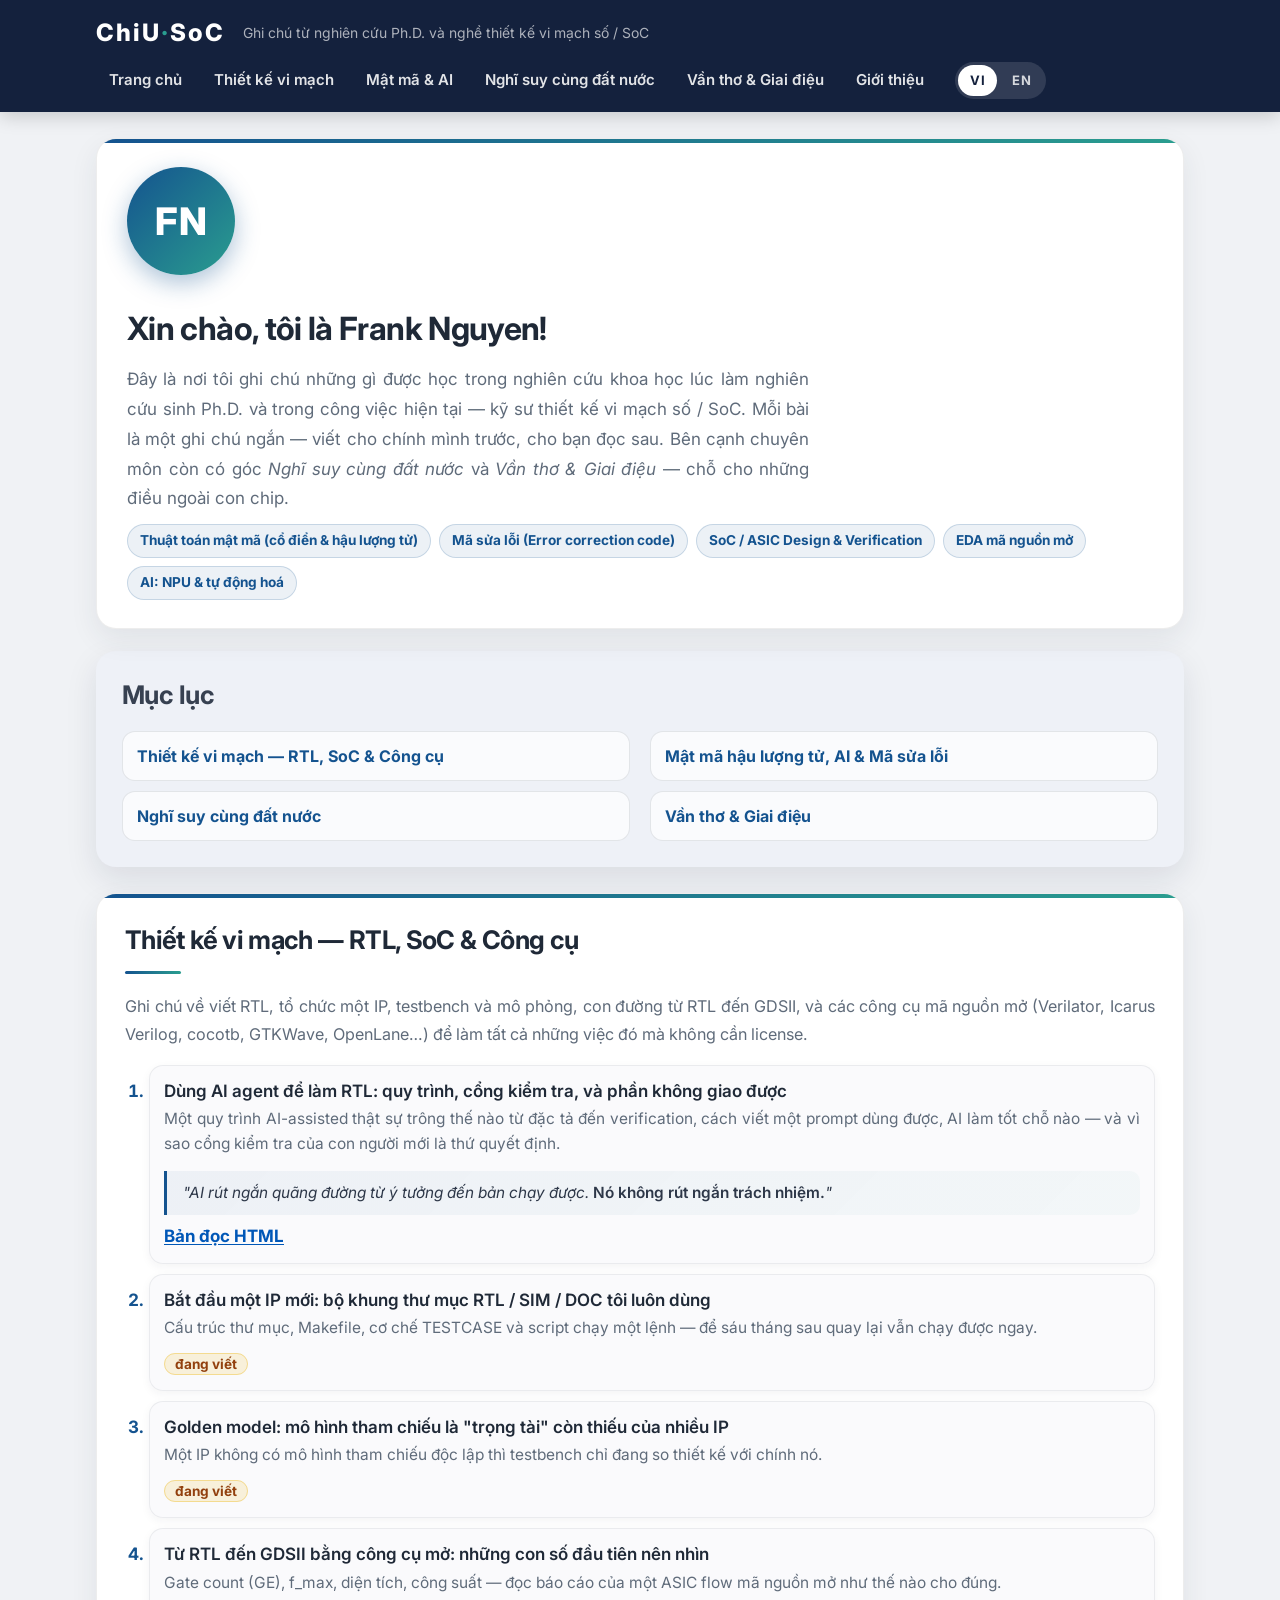
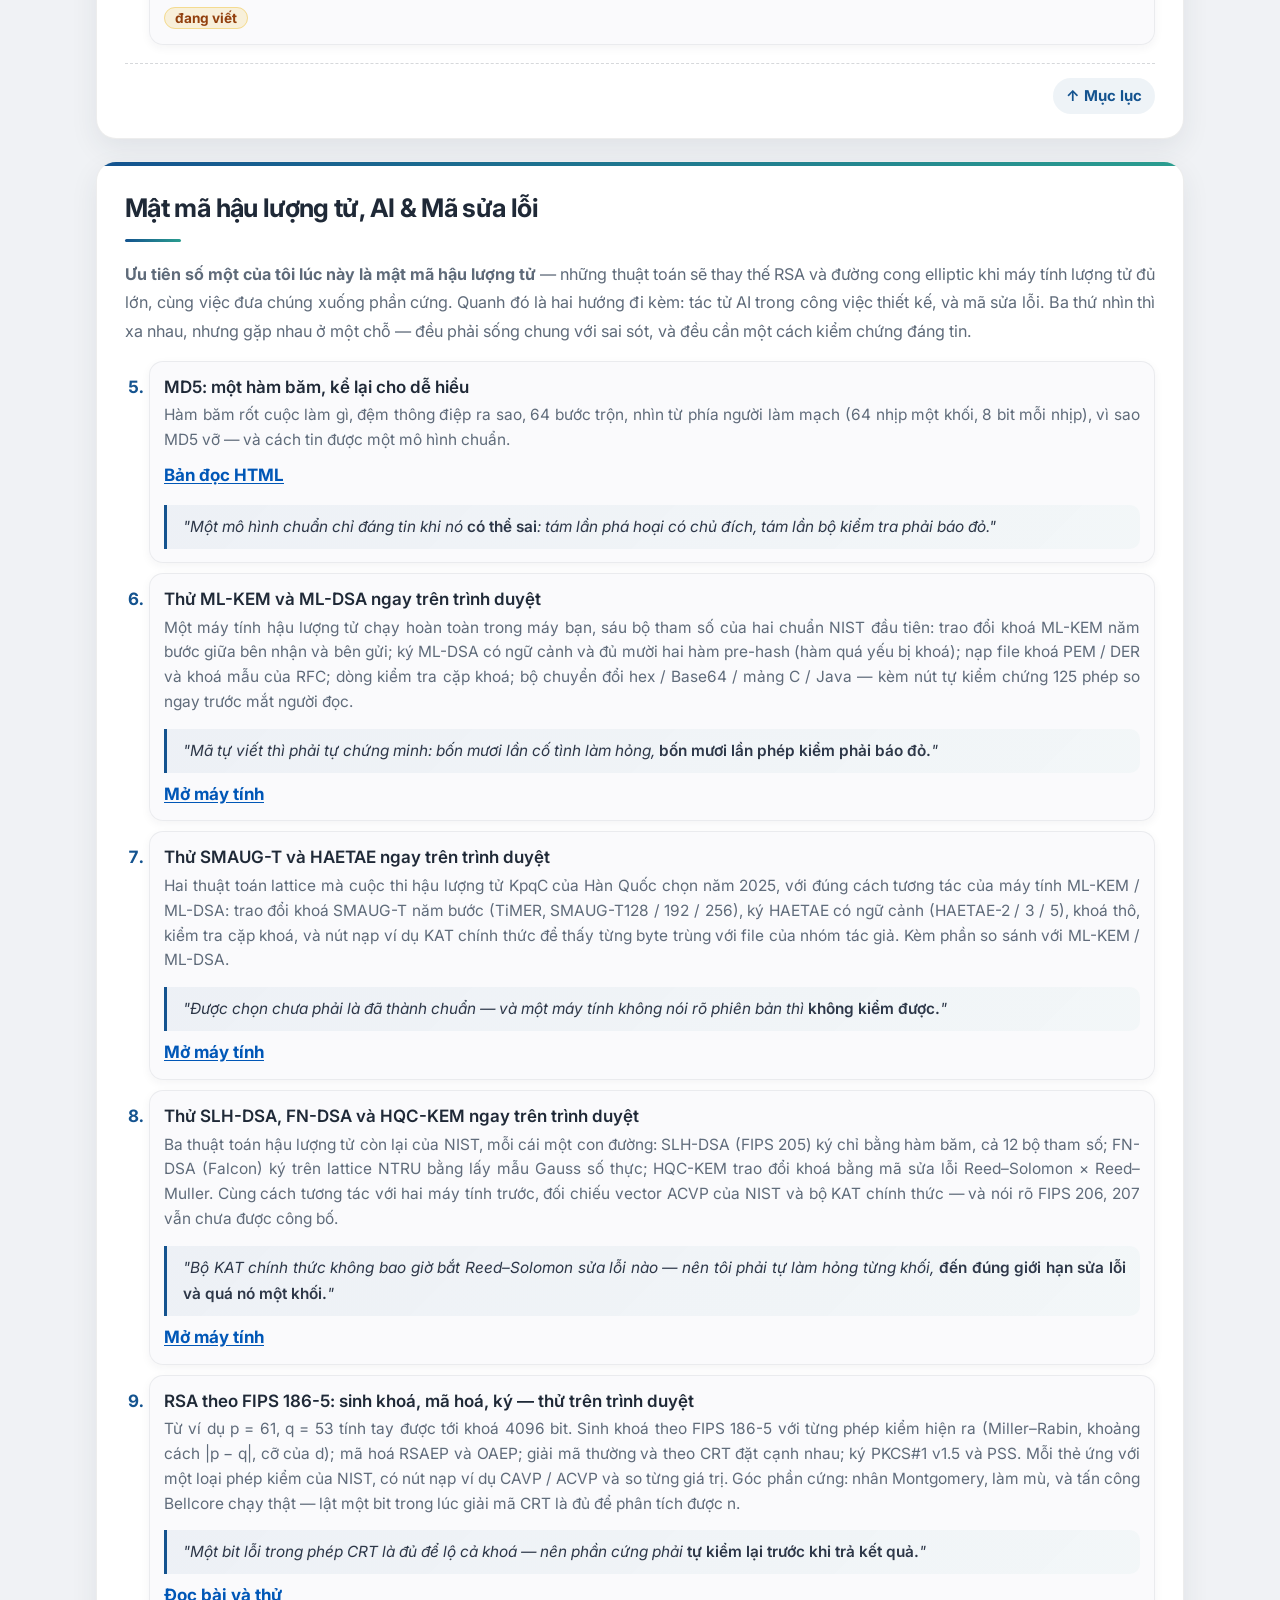
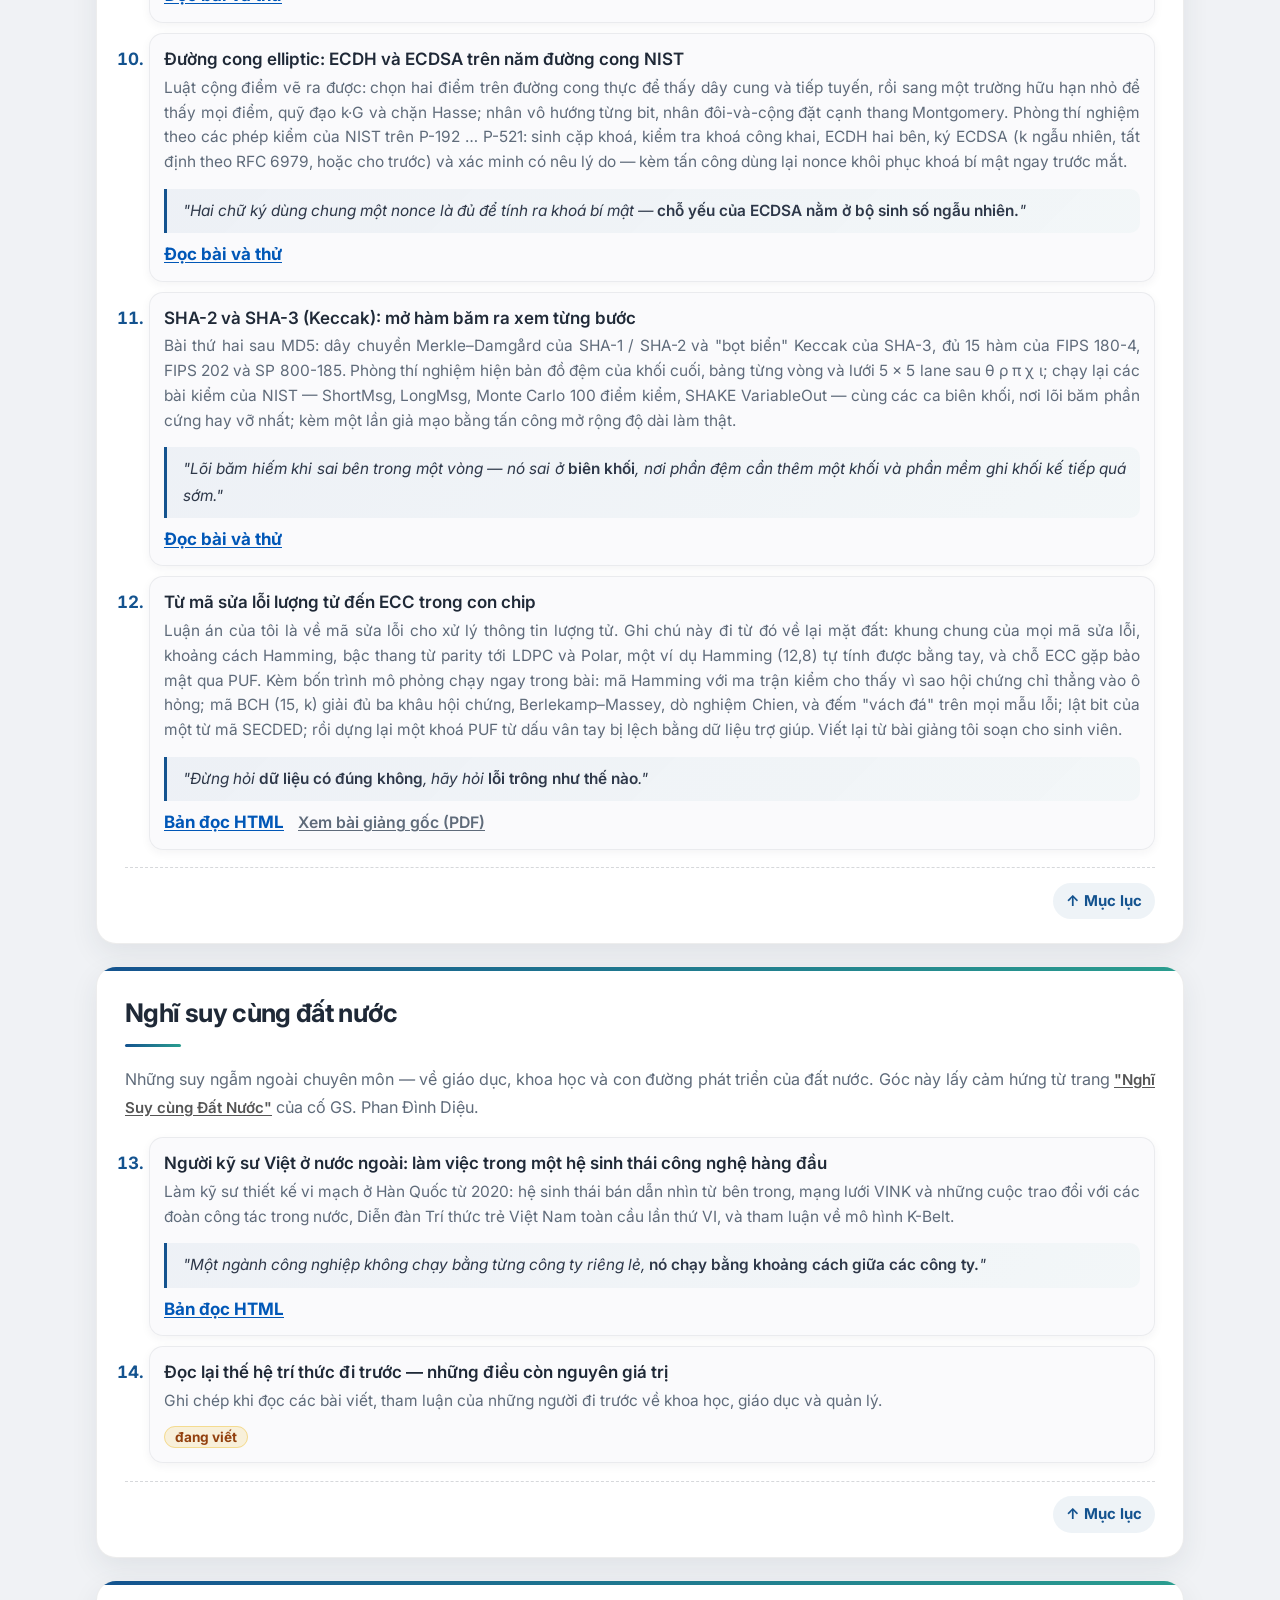
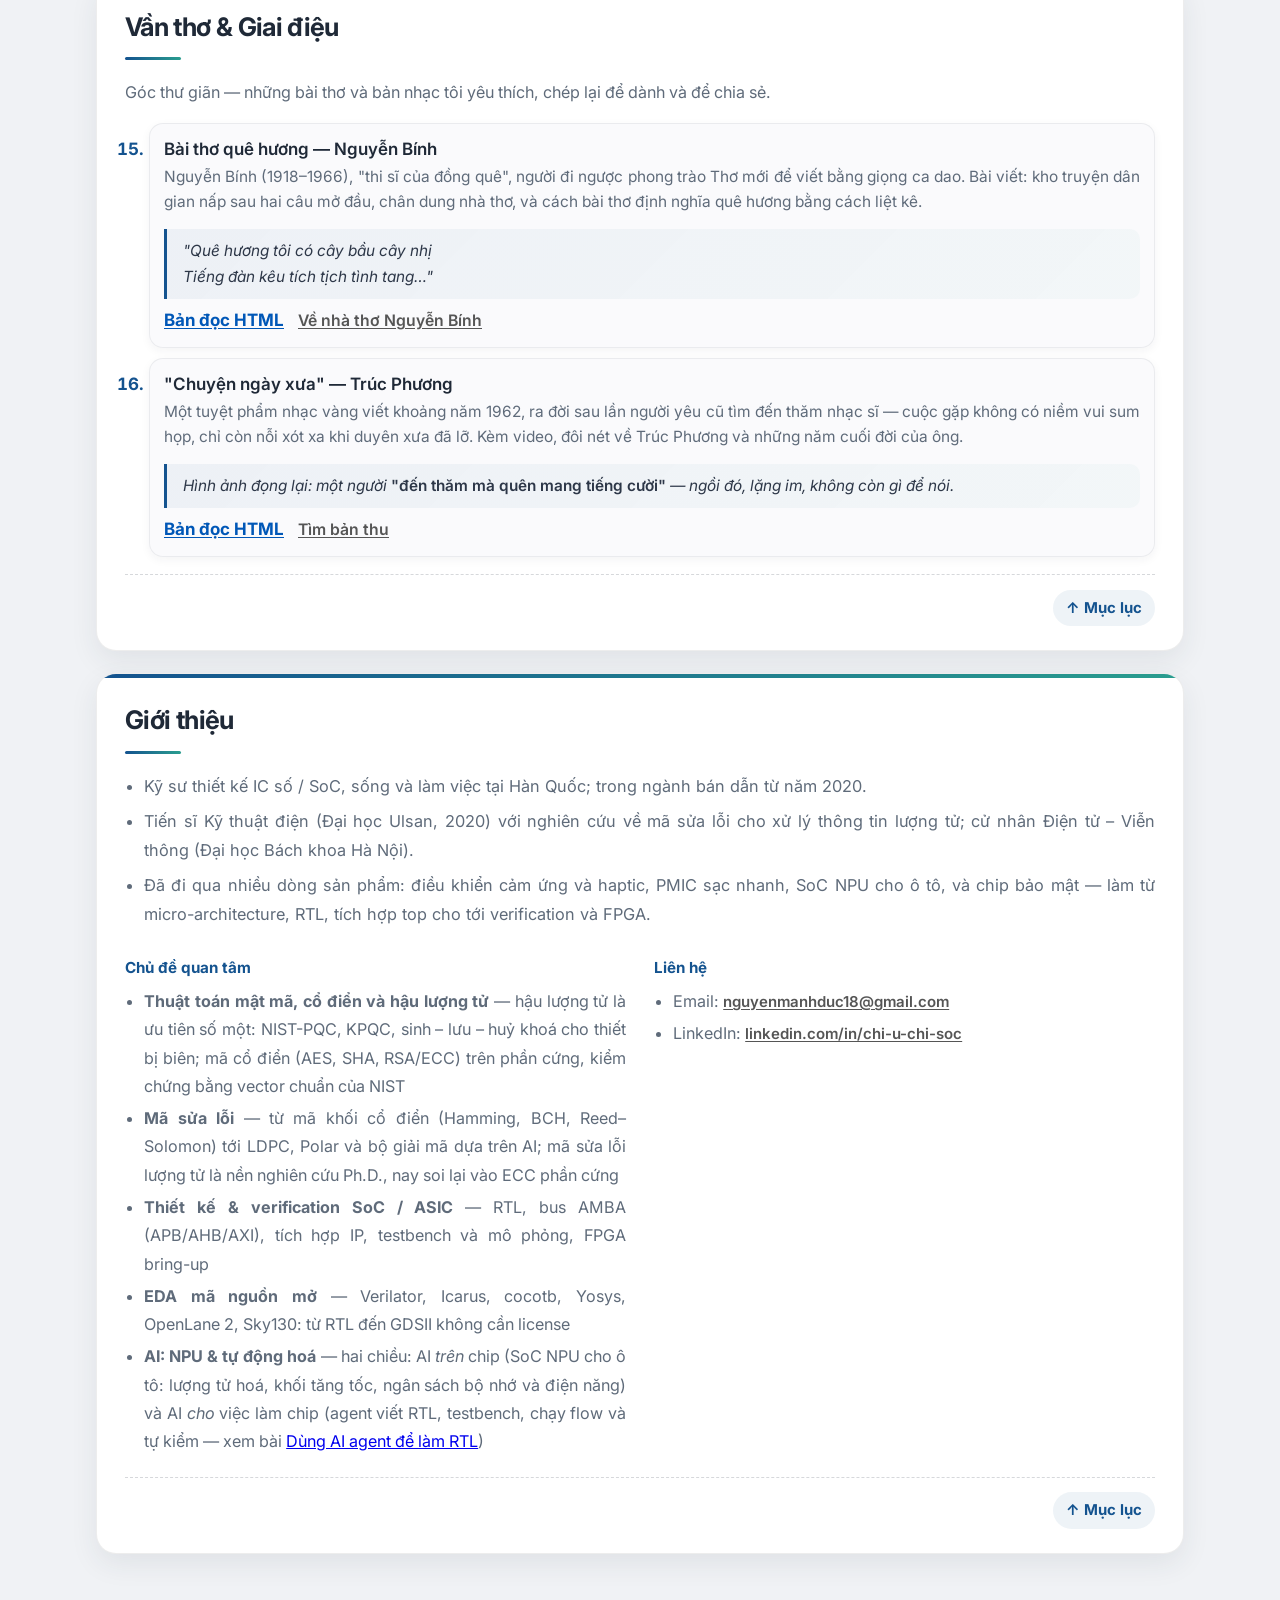
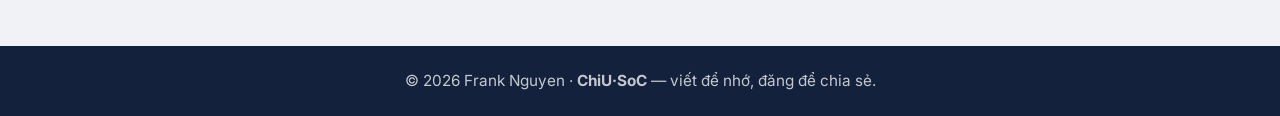
==== commit 7b7df00c: "frk:update" ====
--- a/index.html
+++ b/index.html
@@ -488,22 +488,102 @@
   </li>
   <li class="art-item">
     <div class="art-title">
+      <span lang="vi">RSA theo FIPS 186-5: sinh khoá, mã hoá, ký — thử trên trình duyệt</span>
+      <span lang="en">RSA under FIPS 186-5: key generation, encryption, signatures — in your browser</span>
+    </div>
+    <div class="art-desc" lang="vi">Từ ví dụ p = 61, q = 53 tính tay được tới khoá 4096 bit. Sinh khoá theo FIPS 186-5 với
+      từng phép kiểm hiện ra (Miller–Rabin, khoảng cách |p − q|, cỡ của d); mã hoá RSAEP và OAEP; giải mã thường và theo
+      CRT đặt cạnh nhau; ký PKCS#1 v1.5 và PSS. Mỗi thẻ ứng với một loại phép kiểm của NIST, có nút nạp ví dụ CAVP / ACVP
+      và so từng giá trị. Góc phần cứng: nhân Montgomery, làm mù, và tấn công Bellcore chạy thật — lật một bit trong lúc
+      giải mã CRT là đủ để phân tích được n.</div>
+    <div class="art-desc" lang="en">From the hand-sized p = 61, q = 53 example up to 4096-bit keys. FIPS 186-5 key
+      generation with every check on screen (Miller–Rabin, the |p − q| distance, the size of d); RSAEP and OAEP
+      encryption; plain and CRT decryption side by side; PKCS#1 v1.5 and PSS signatures. Each tab is one kind of NIST test,
+      with buttons that load CAVP / ACVP examples and compare every value. The hardware angle: Montgomery multiplication,
+      blinding, and a live Bellcore attack — flipping one bit during CRT decryption is enough to factor n.</div>
+    <div class="art-quotes">
+      <div class="art-quote" lang="vi">"Một bit lỗi trong phép CRT là đủ để lộ cả khoá — nên phần cứng phải
+        <em>tự kiểm lại trước khi trả kết quả.</em>"</div>
+      <div class="art-quote" lang="en">"One faulty bit in the CRT step is enough to give the whole key away — so hardware
+        must <em>check its answer before releasing it.</em>"</div>
+    </div>
+    <ul class="art-links">
+      <li><a class="link-html" href="posts/rsa-fips-186-5.html"><span lang="vi">Đọc bài và thử</span><span lang="en">Read and try it</span></a></li>
+    </ul>
+  </li>
+  <li class="art-item">
+    <div class="art-title">
+      <span lang="vi">Đường cong elliptic: ECDH và ECDSA trên năm đường cong NIST</span>
+      <span lang="en">Elliptic curves: ECDH and ECDSA on the five NIST curves</span>
+    </div>
+    <div class="art-desc" lang="vi">Luật cộng điểm vẽ ra được: chọn hai điểm trên đường cong thực để thấy dây cung và tiếp
+      tuyến, rồi sang một trường hữu hạn nhỏ để thấy mọi điểm, quỹ đạo k·G và chặn Hasse; nhân vô hướng từng bit, nhân
+      đôi-và-cộng đặt cạnh thang Montgomery. Phòng thí nghiệm theo các phép kiểm của NIST trên P-192 … P-521: sinh cặp
+      khoá, kiểm tra khoá công khai, ECDH hai bên, ký ECDSA (k ngẫu nhiên, tất định theo RFC 6979, hoặc cho trước) và xác
+      minh có nêu lý do — kèm tấn công dùng lại nonce khôi phục khoá bí mật ngay trước mắt.</div>
+    <div class="art-desc" lang="en">The point-addition law, drawn: pick two points on a real curve to see the chord and the
+      tangent, then move to a small finite field to see every point, the k·G orbit and the Hasse bound; scalar
+      multiplication bit by bit, double-and-add beside the Montgomery ladder. A lab built on NIST's tests over P-192 …
+      P-521: key-pair generation, public-key validation, two-party ECDH, ECDSA signing (random k, deterministic per
+      RFC 6979, or given) and verification with the reason — plus a nonce-reuse attack that recovers the private key in
+      front of you.</div>
+    <div class="art-quotes">
+      <div class="art-quote" lang="vi">"Hai chữ ký dùng chung một nonce là đủ để tính ra khoá bí mật — <em>chỗ yếu của
+        ECDSA nằm ở bộ sinh số ngẫu nhiên.</em>"</div>
+      <div class="art-quote" lang="en">"Two signatures sharing one nonce are enough to compute the private key —
+        <em>ECDSA's weak spot is its random number generator.</em>"</div>
+    </div>
+    <ul class="art-links">
+      <li><a class="link-html" href="posts/ecdh-ecdsa-nist-curves.html"><span lang="vi">Đọc bài và thử</span><span lang="en">Read and try it</span></a></li>
+    </ul>
+  </li>
+  <li class="art-item">
+    <div class="art-title">
+      <span lang="vi">SHA-2 và SHA-3 (Keccak): mở hàm băm ra xem từng bước</span>
+      <span lang="en">SHA-2 and SHA-3 (Keccak): a hash function, opened up step by step</span>
+    </div>
+    <div class="art-desc" lang="vi">Bài thứ hai sau MD5: dây chuyền Merkle–Damgård của SHA-1 / SHA-2 và "bọt biển" Keccak
+      của SHA-3, đủ 15 hàm của FIPS 180-4, FIPS 202 và SP 800-185. Phòng thí nghiệm hiện bản đồ đệm của khối cuối, bảng
+      từng vòng và lưới 5 × 5 lane sau θ ρ π χ ι; chạy lại các bài kiểm của NIST — ShortMsg, LongMsg, Monte Carlo 100 điểm
+      kiểm, SHAKE VariableOut — cùng các ca biên khối, nơi lõi băm phần cứng hay vỡ nhất; kèm một lần giả mạo bằng tấn
+      công mở rộng độ dài làm thật.</div>
+    <div class="art-desc" lang="en">Part two after MD5: the Merkle–Damgård chain of SHA-1 / SHA-2 and the Keccak "sponge"
+      of SHA-3, all 15 functions of FIPS 180-4, FIPS 202 and SP 800-185. The lab shows the padding map of the last block,
+      round-by-round tables and the 5 × 5 lane grid after θ ρ π χ ι; it re-runs NIST's tests — ShortMsg, LongMsg, the
+      100-checkpoint Monte Carlo, SHAKE VariableOut — and the block-boundary cases where hardware hash cores break most
+      often; plus a working length-extension forgery.</div>
+    <div class="art-quotes">
+      <div class="art-quote" lang="vi">"Lõi băm hiếm khi sai bên trong một vòng — nó sai ở <em>biên khối</em>, nơi phần
+        đệm cần thêm một khối và phần mềm ghi khối kế tiếp quá sớm."</div>
+      <div class="art-quote" lang="en">"A hash core rarely goes wrong inside a round — it goes wrong at <em>the block
+        boundary</em>, where padding needs one more block and software writes the next block too early."</div>
+    </div>
+    <ul class="art-links">
+      <li><a class="link-html" href="posts/sha2-sha3-keccak.html"><span lang="vi">Đọc bài và thử</span><span lang="en">Read and try it</span></a></li>
+    </ul>
+  </li>
+  <li class="art-item">
+    <div class="art-title">
       <span lang="vi">Từ mã sửa lỗi lượng tử đến ECC trong con chip</span>
       <span lang="en">From quantum error correction to ECC inside a chip</span>
     </div>
     <div class="art-desc" lang="vi">Luận án của tôi là về mã sửa lỗi cho xử lý thông tin lượng tử.
       Ghi chú này đi từ đó về lại mặt đất: khung chung của mọi mã sửa lỗi, khoảng cách Hamming,
       bậc thang từ parity tới LDPC và Polar, một ví dụ Hamming (12,8) tự tính được bằng tay,
-      và chỗ ECC gặp bảo mật qua PUF. Kèm hai trình mô phỏng chạy ngay trong bài: lật bit của một
-      từ mã SECDED và xem bộ giải mã nói gì, rồi dựng lại một khoá PUF từ dấu vân tay bị lệch bằng
-      dữ liệu trợ giúp. Viết lại từ bài giảng tôi soạn cho sinh viên.</div>
+      và chỗ ECC gặp bảo mật qua PUF. Kèm bốn trình mô phỏng chạy ngay trong bài: mã Hamming với
+      ma trận kiểm cho thấy vì sao hội chứng chỉ thẳng vào ô hỏng; mã BCH (15, k) giải đủ ba khâu
+      hội chứng, Berlekamp–Massey, dò nghiệm Chien, và đếm "vách đá" trên mọi mẫu lỗi; lật bit của
+      một từ mã SECDED; rồi dựng lại một khoá PUF từ dấu vân tay bị lệch bằng dữ liệu trợ giúp.
+      Viết lại từ bài giảng tôi soạn cho sinh viên.</div>
     <div class="art-desc" lang="en">My doctoral work was on error-correcting codes for quantum
       information processing. This note walks back down to earth: the skeleton every code shares,
       Hamming distance, the ladder from parity to LDPC and polar codes, a Hamming (12,8) example you
-      can work by hand, and where ECC meets security through PUFs. With two simulators that run inside
-      the article: flip bits of a SECDED codeword and watch what the decoder says, then rebuild a PUF
-      key from a drifted fingerprint using helper data. Rewritten from a lecture I prepared for
-      students.</div>
+      can work by hand, and where ECC meets security through PUFs. With four simulators that run inside
+      the article: a Hamming code whose parity-check matrix shows why the syndrome points at the broken
+      cell; a BCH (15, k) code decoded through all three stages — syndromes, Berlekamp–Massey, Chien
+      root search — with the "cliff" counted over every error pattern; flipping bits of a SECDED
+      codeword; and rebuilding a PUF key from a drifted fingerprint using helper data. Rewritten from a
+      lecture I prepared for students.</div>
     <div class="art-quotes">
       <div class="art-quote" lang="vi">"Đừng hỏi <em>dữ liệu có đúng không</em>,
         hãy hỏi <em>lỗi trông như thế nào</em>."</div>
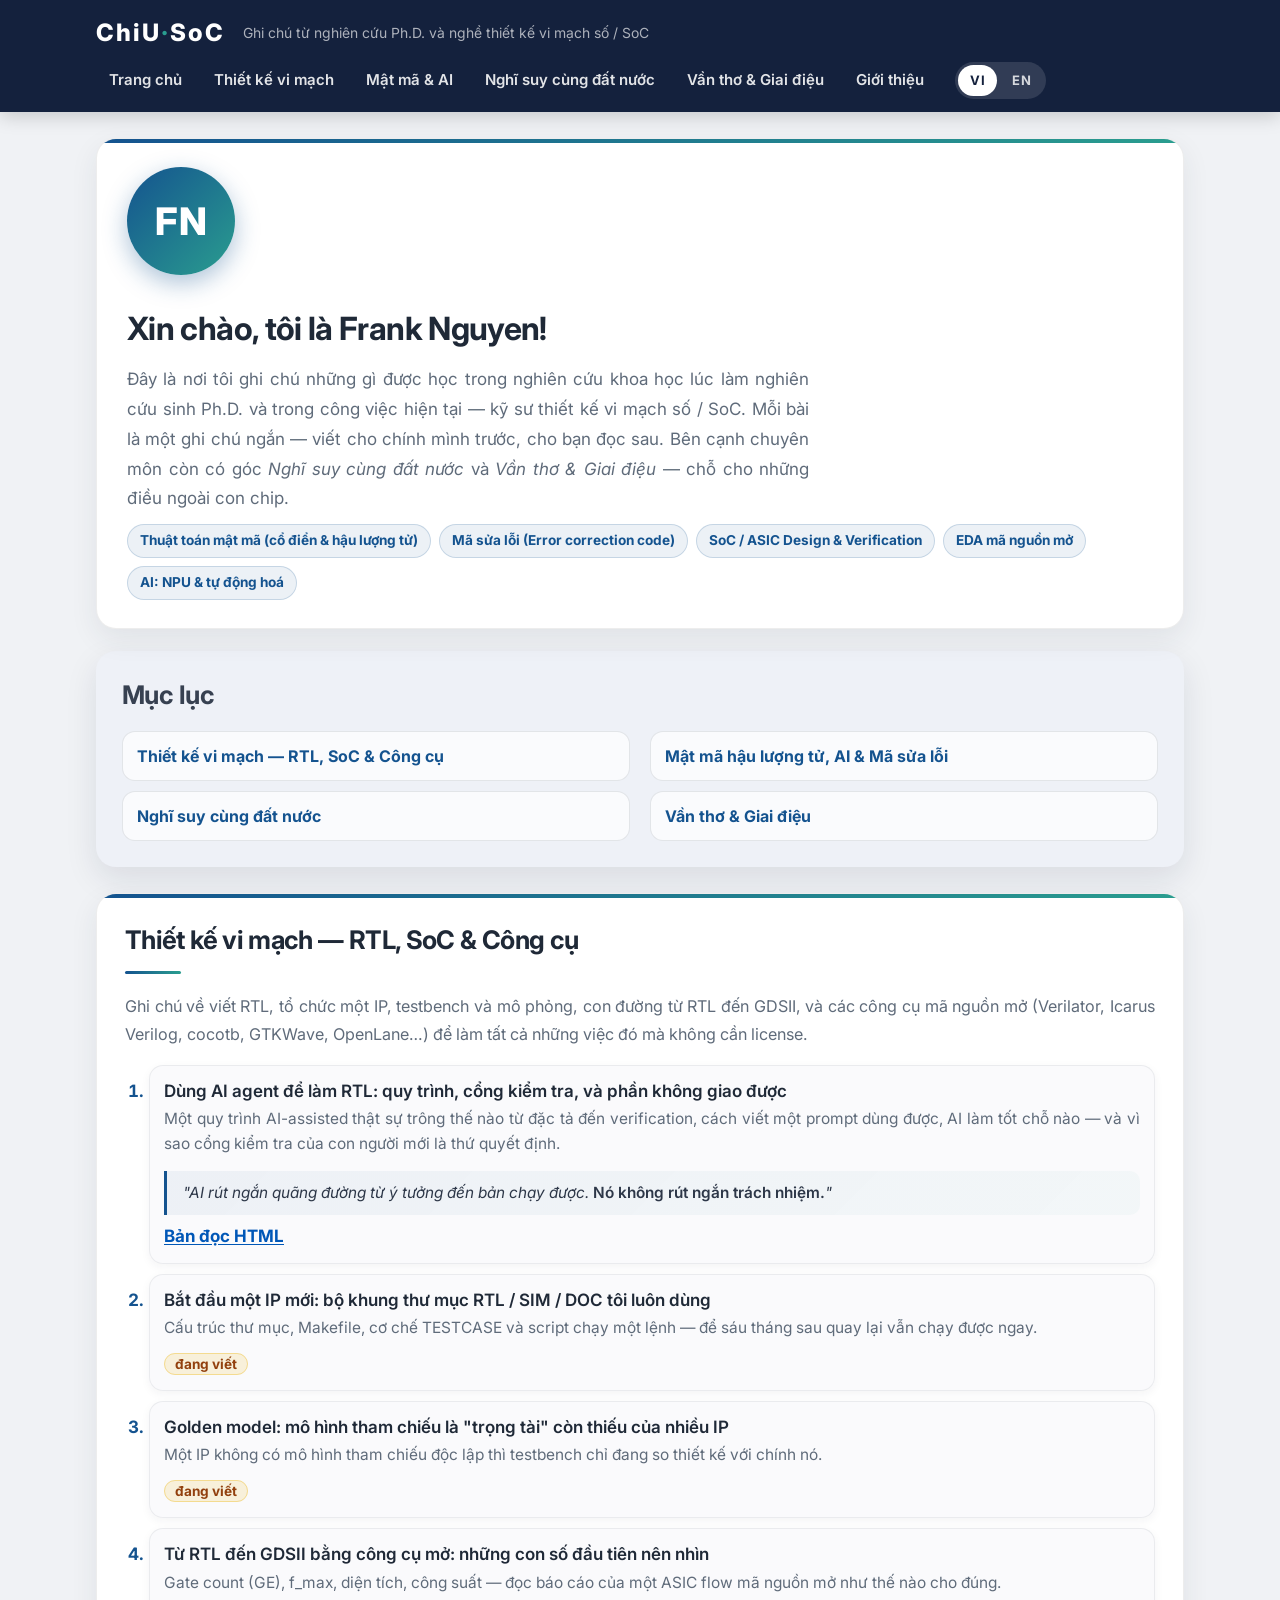
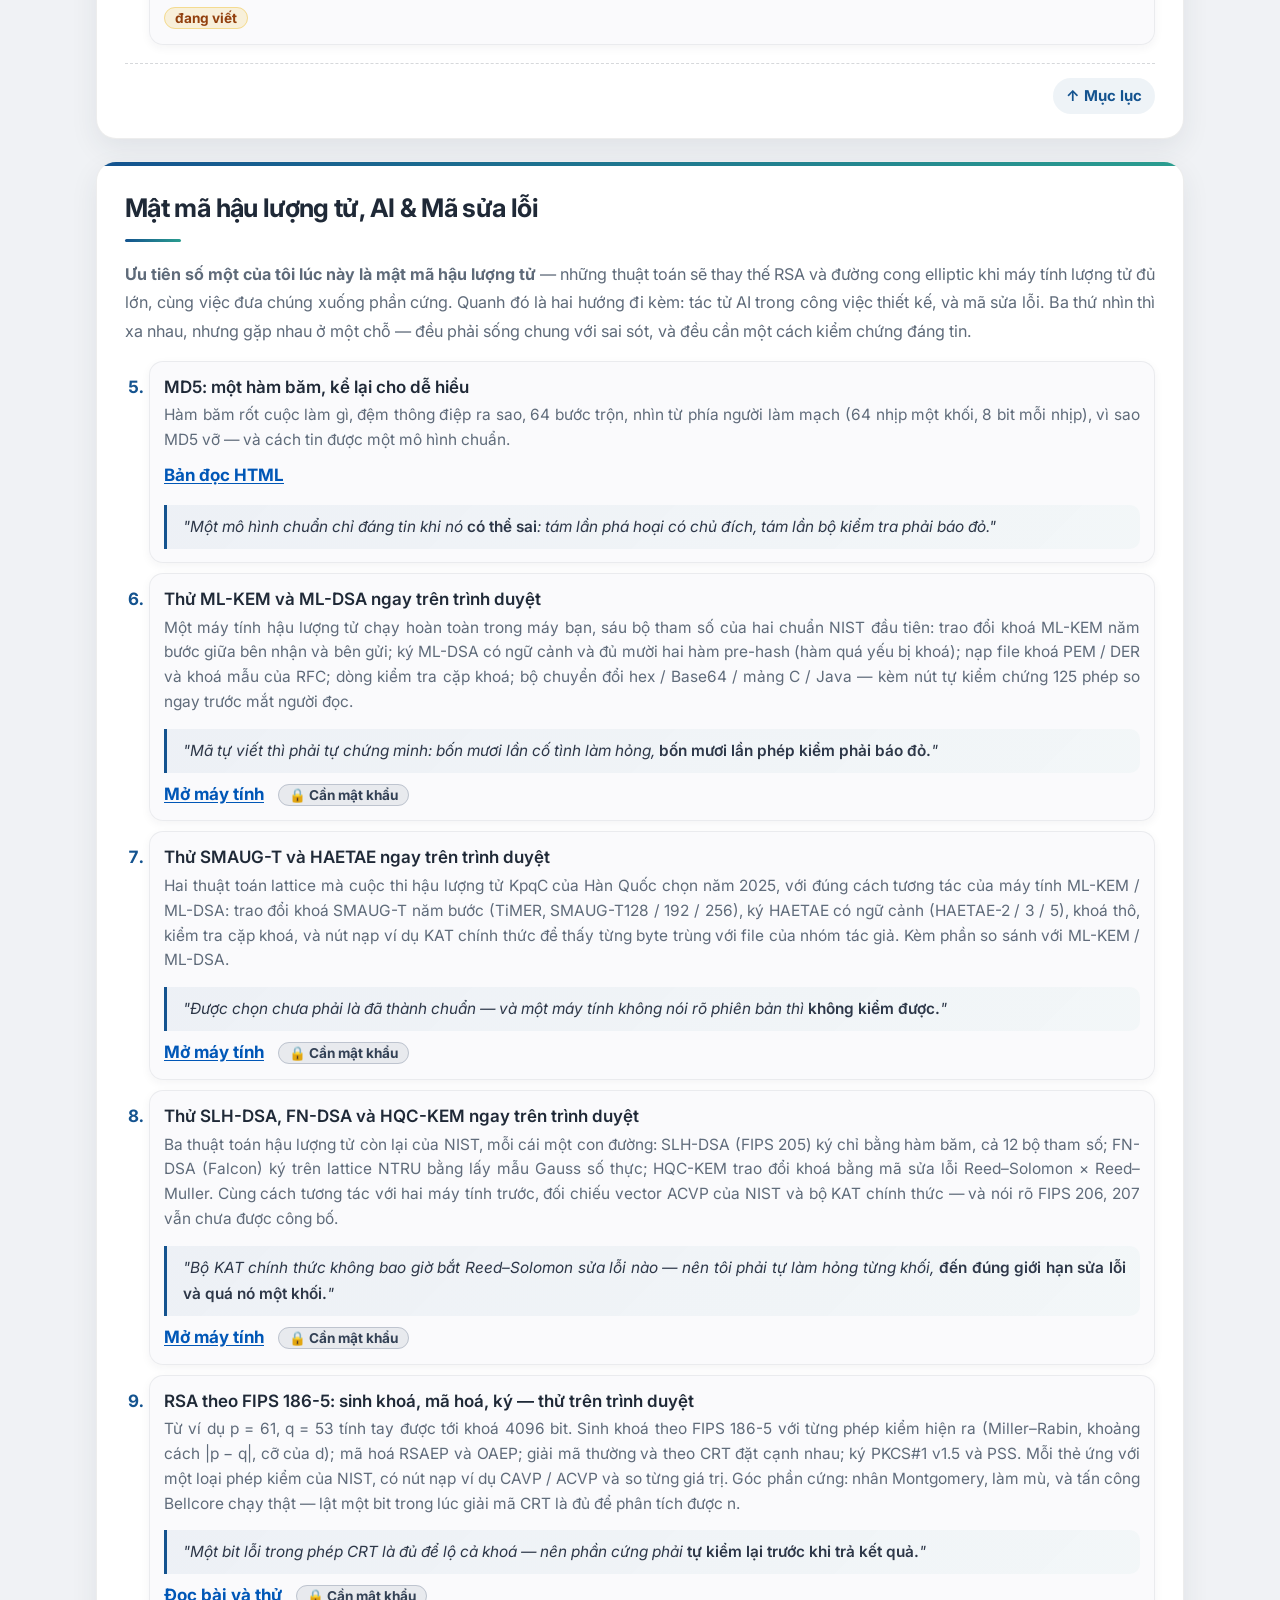
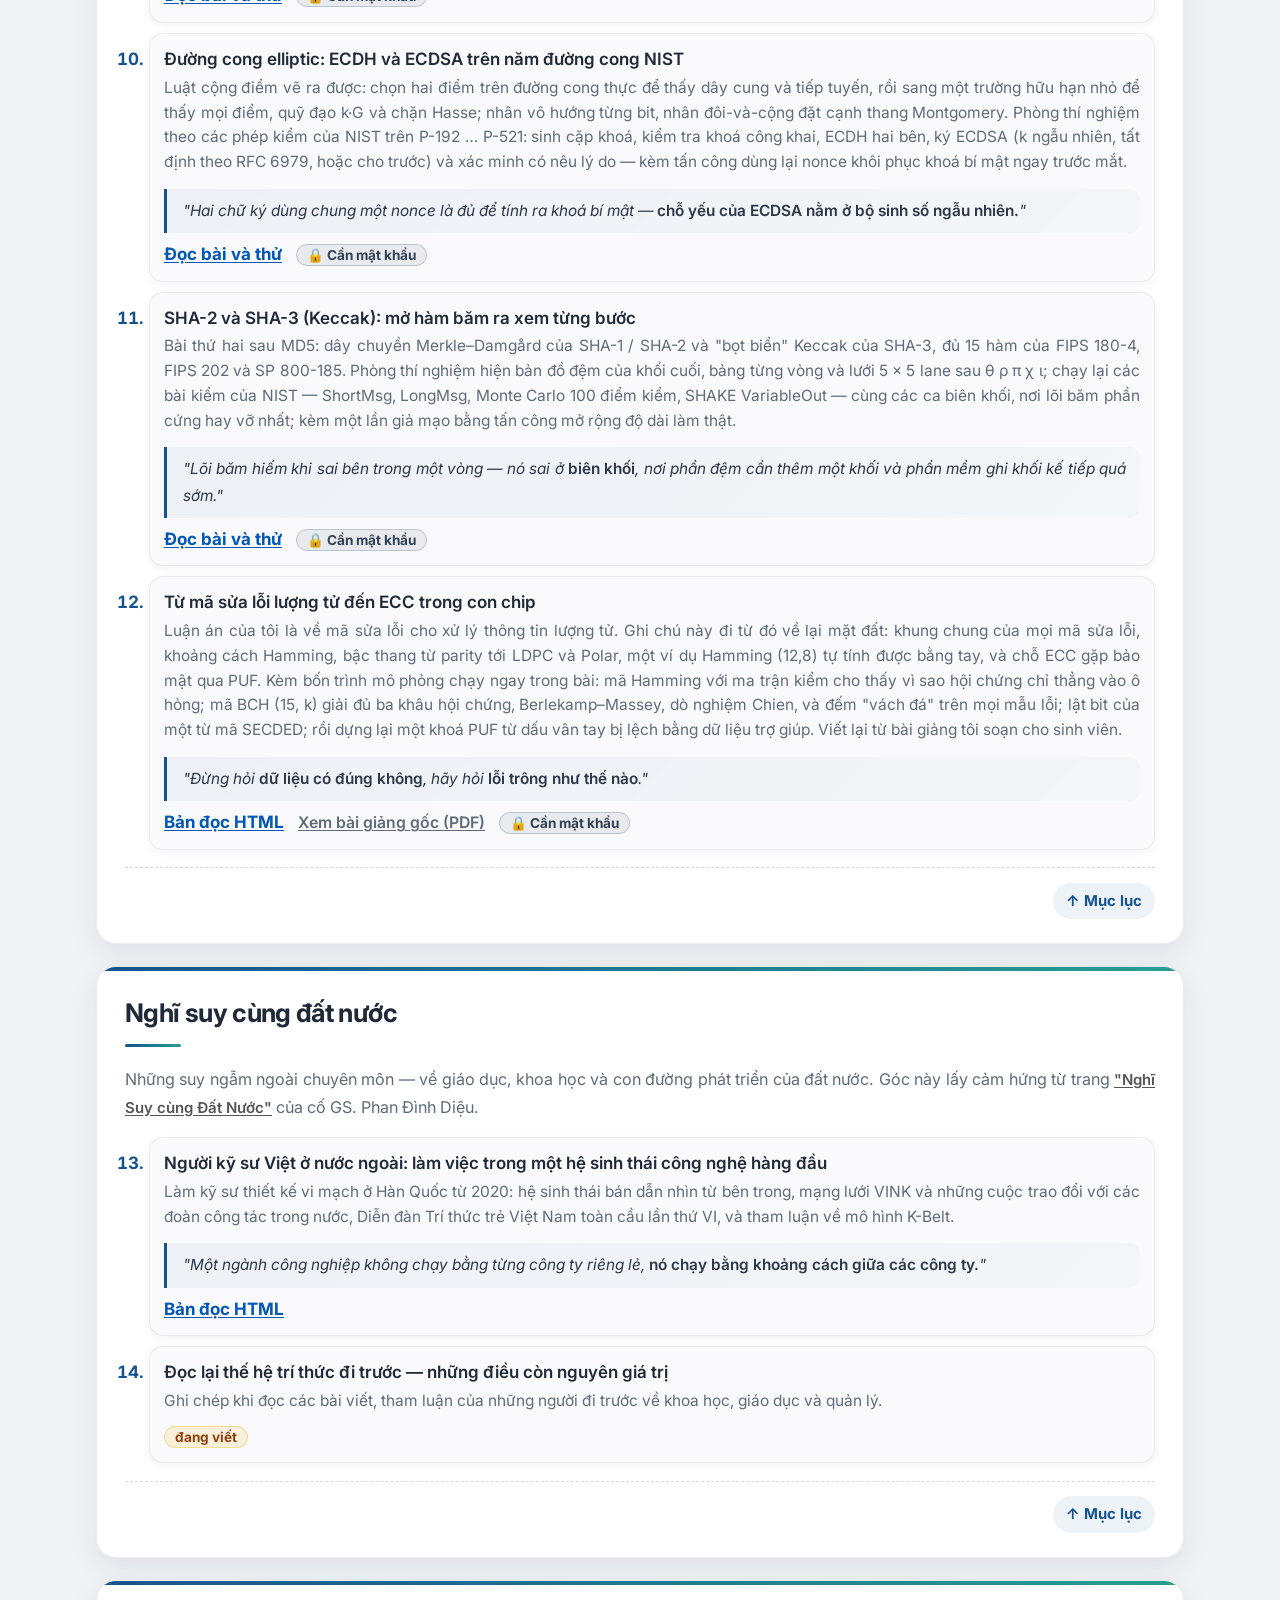
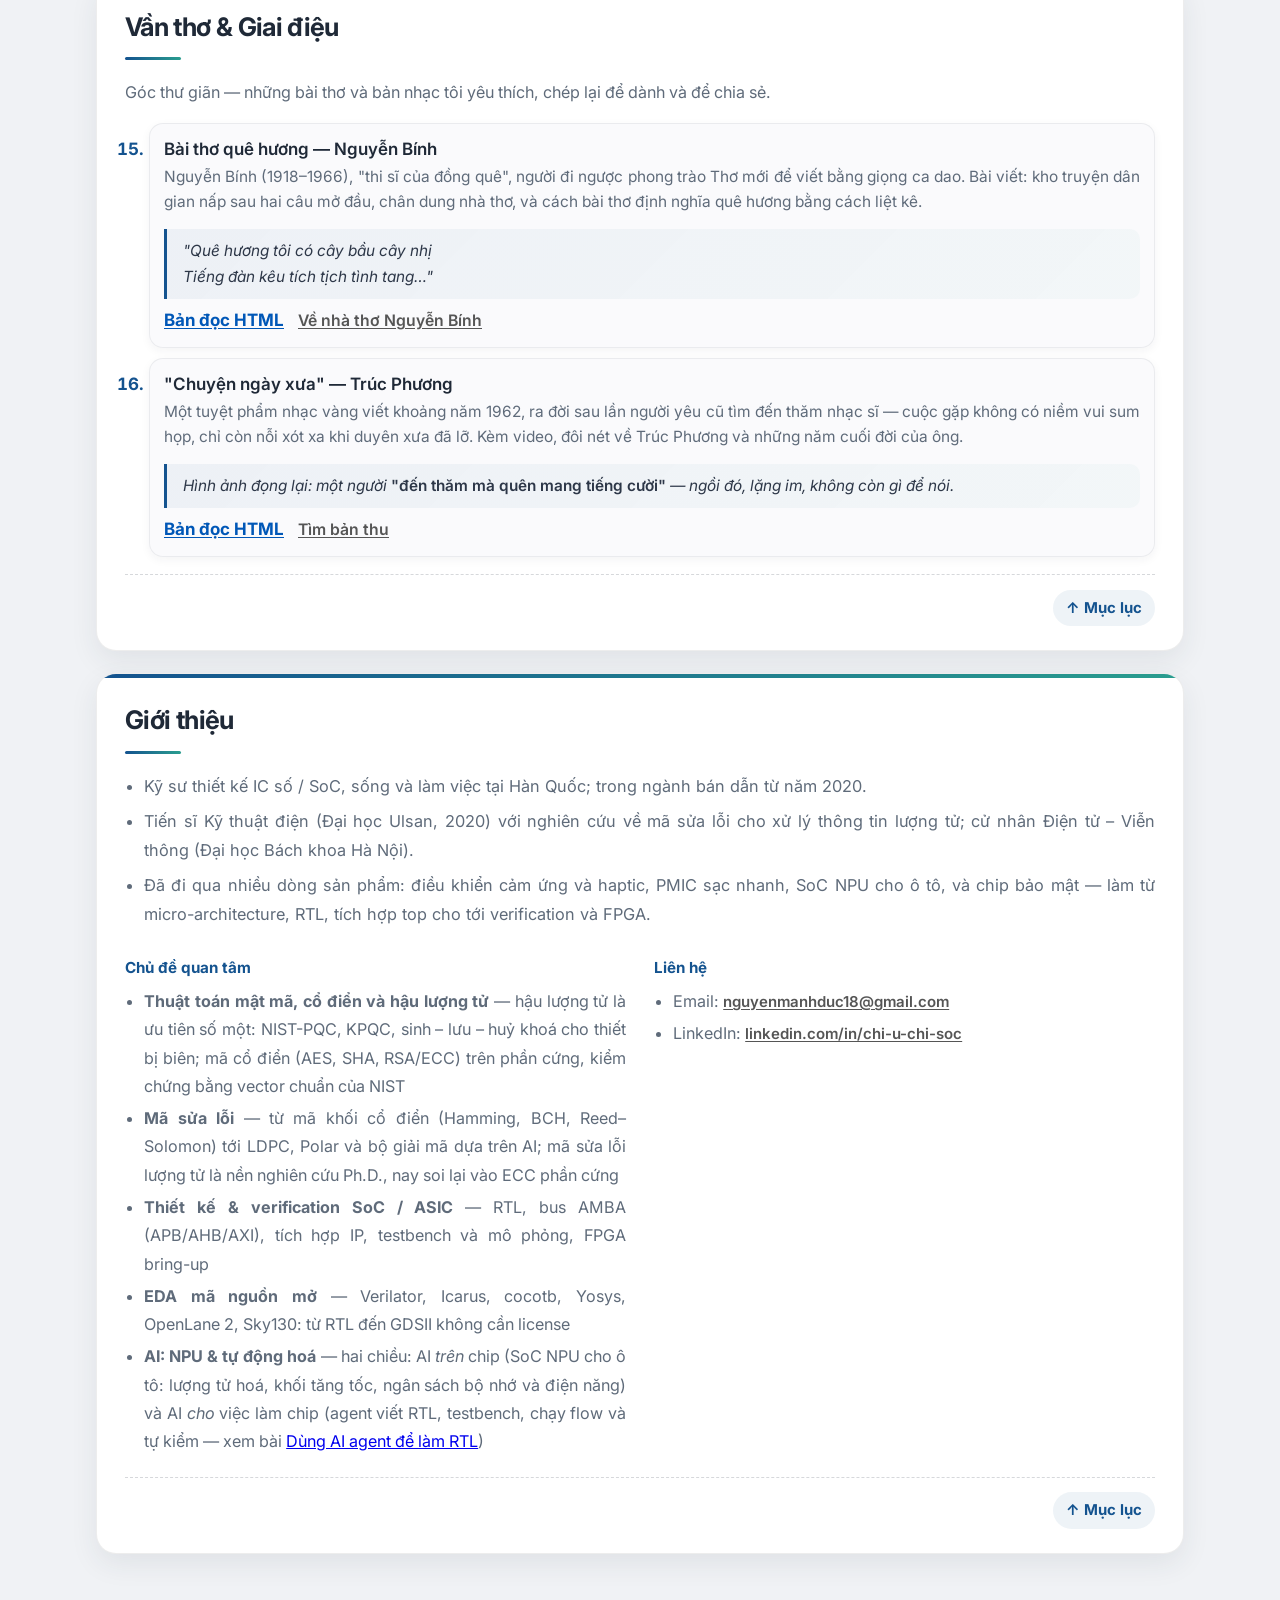
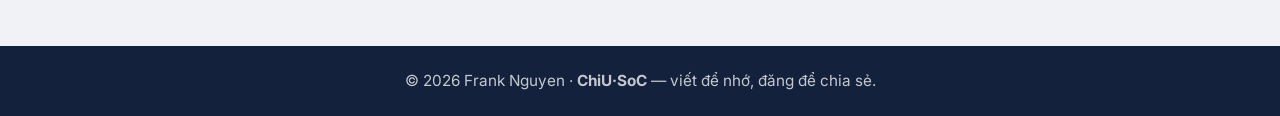
==== commit 88cf5801: "frk:update" ====
--- a/index.html
+++ b/index.html
@@ -180,6 +180,11 @@
   background:rgba(234,179,8,.14); border:1px solid rgba(234,179,8,.35);
   padding:2px 10px; border-radius:999px;
 }
+.locked{
+  font-size:.8em; font-weight:700; color:#334155;
+  background:rgba(100,116,139,.12); border:1px solid rgba(100,116,139,.32);
+  padding:2px 10px; border-radius:999px; white-space:nowrap;
+}
 
 /* ===== Pull-quotes ===== */
 .art-quotes{ margin:14px 0 2px; display:flex; flex-direction:column; gap:9px; }
@@ -436,6 +441,8 @@
     </div>
     <ul class="art-links">
       <li><a class="link-html" href="posts/pqc-calculator.html"><span lang="vi">Mở máy tính</span><span lang="en">Open the calculator</span></a></li>
+    
+      <li><span class="locked" title="Trang này cần mật khẩu"><span lang="vi">🔒 Cần mật khẩu</span><span lang="en">🔒 Password required</span></span></li>
     </ul>
   </li>
   <li class="art-item">
@@ -460,6 +467,8 @@
     </div>
     <ul class="art-links">
       <li><a class="link-html" href="posts/kpqc-calculator.html"><span lang="vi">Mở máy tính</span><span lang="en">Open the calculator</span></a></li>
+    
+      <li><span class="locked" title="Trang này cần mật khẩu"><span lang="vi">🔒 Cần mật khẩu</span><span lang="en">🔒 Password required</span></span></li>
     </ul>
   </li>
   <li class="art-item">
@@ -484,6 +493,8 @@
     </div>
     <ul class="art-links">
       <li><a class="link-html" href="posts/nist-205-206-207-calculator.html"><span lang="vi">Mở máy tính</span><span lang="en">Open the calculator</span></a></li>
+    
+      <li><span class="locked" title="Trang này cần mật khẩu"><span lang="vi">🔒 Cần mật khẩu</span><span lang="en">🔒 Password required</span></span></li>
     </ul>
   </li>
   <li class="art-item">
@@ -509,6 +520,8 @@
     </div>
     <ul class="art-links">
       <li><a class="link-html" href="posts/rsa-fips-186-5.html"><span lang="vi">Đọc bài và thử</span><span lang="en">Read and try it</span></a></li>
+    
+      <li><span class="locked" title="Trang này cần mật khẩu"><span lang="vi">🔒 Cần mật khẩu</span><span lang="en">🔒 Password required</span></span></li>
     </ul>
   </li>
   <li class="art-item">
@@ -535,6 +548,8 @@
     </div>
     <ul class="art-links">
       <li><a class="link-html" href="posts/ecdh-ecdsa-nist-curves.html"><span lang="vi">Đọc bài và thử</span><span lang="en">Read and try it</span></a></li>
+    
+      <li><span class="locked" title="Trang này cần mật khẩu"><span lang="vi">🔒 Cần mật khẩu</span><span lang="en">🔒 Password required</span></span></li>
     </ul>
   </li>
   <li class="art-item">
@@ -560,6 +575,8 @@
     </div>
     <ul class="art-links">
       <li><a class="link-html" href="posts/sha2-sha3-keccak.html"><span lang="vi">Đọc bài và thử</span><span lang="en">Read and try it</span></a></li>
+    
+      <li><span class="locked" title="Trang này cần mật khẩu"><span lang="vi">🔒 Cần mật khẩu</span><span lang="en">🔒 Password required</span></span></li>
     </ul>
   </li>
   <li class="art-item">
@@ -593,6 +610,8 @@
     <ul class="art-links">
       <li><a class="link-html" href="posts/tu-ma-luong-tu-den-ecc.html"><span lang="vi">Bản đọc HTML</span><span lang="en">Read in HTML</span></a></li>
       <li><a class="link-pdf" href="posts/assets/ecc-lecture-2026.pdf#toolbar=0&amp;navpanes=0&amp;view=FitH" target="_blank" rel="noopener"><span lang="vi">Xem bài giảng gốc (PDF)</span><span lang="en">View the original lecture (PDF)</span></a></li>
+    
+      <li><span class="locked" title="Trang này cần mật khẩu"><span lang="vi">🔒 Cần mật khẩu</span><span lang="en">🔒 Password required</span></span></li>
     </ul>
   </li>
 </ol>
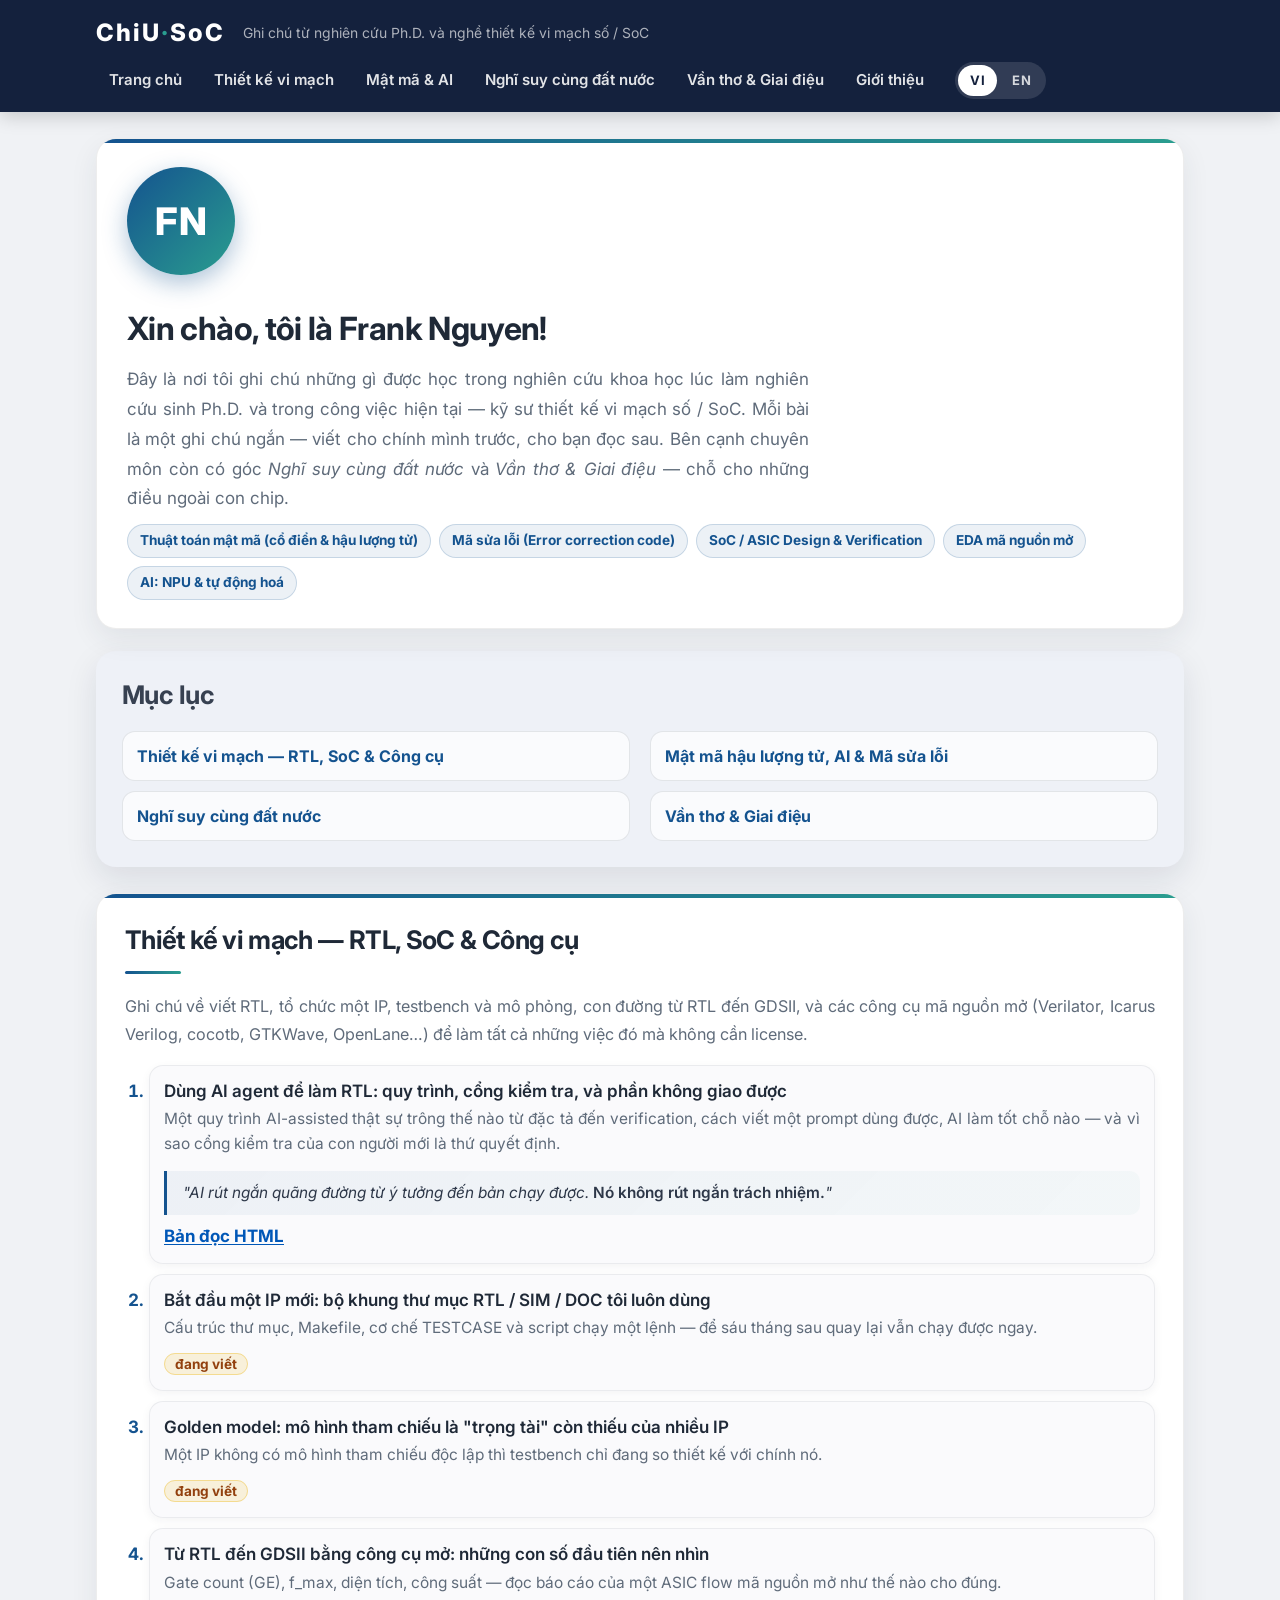
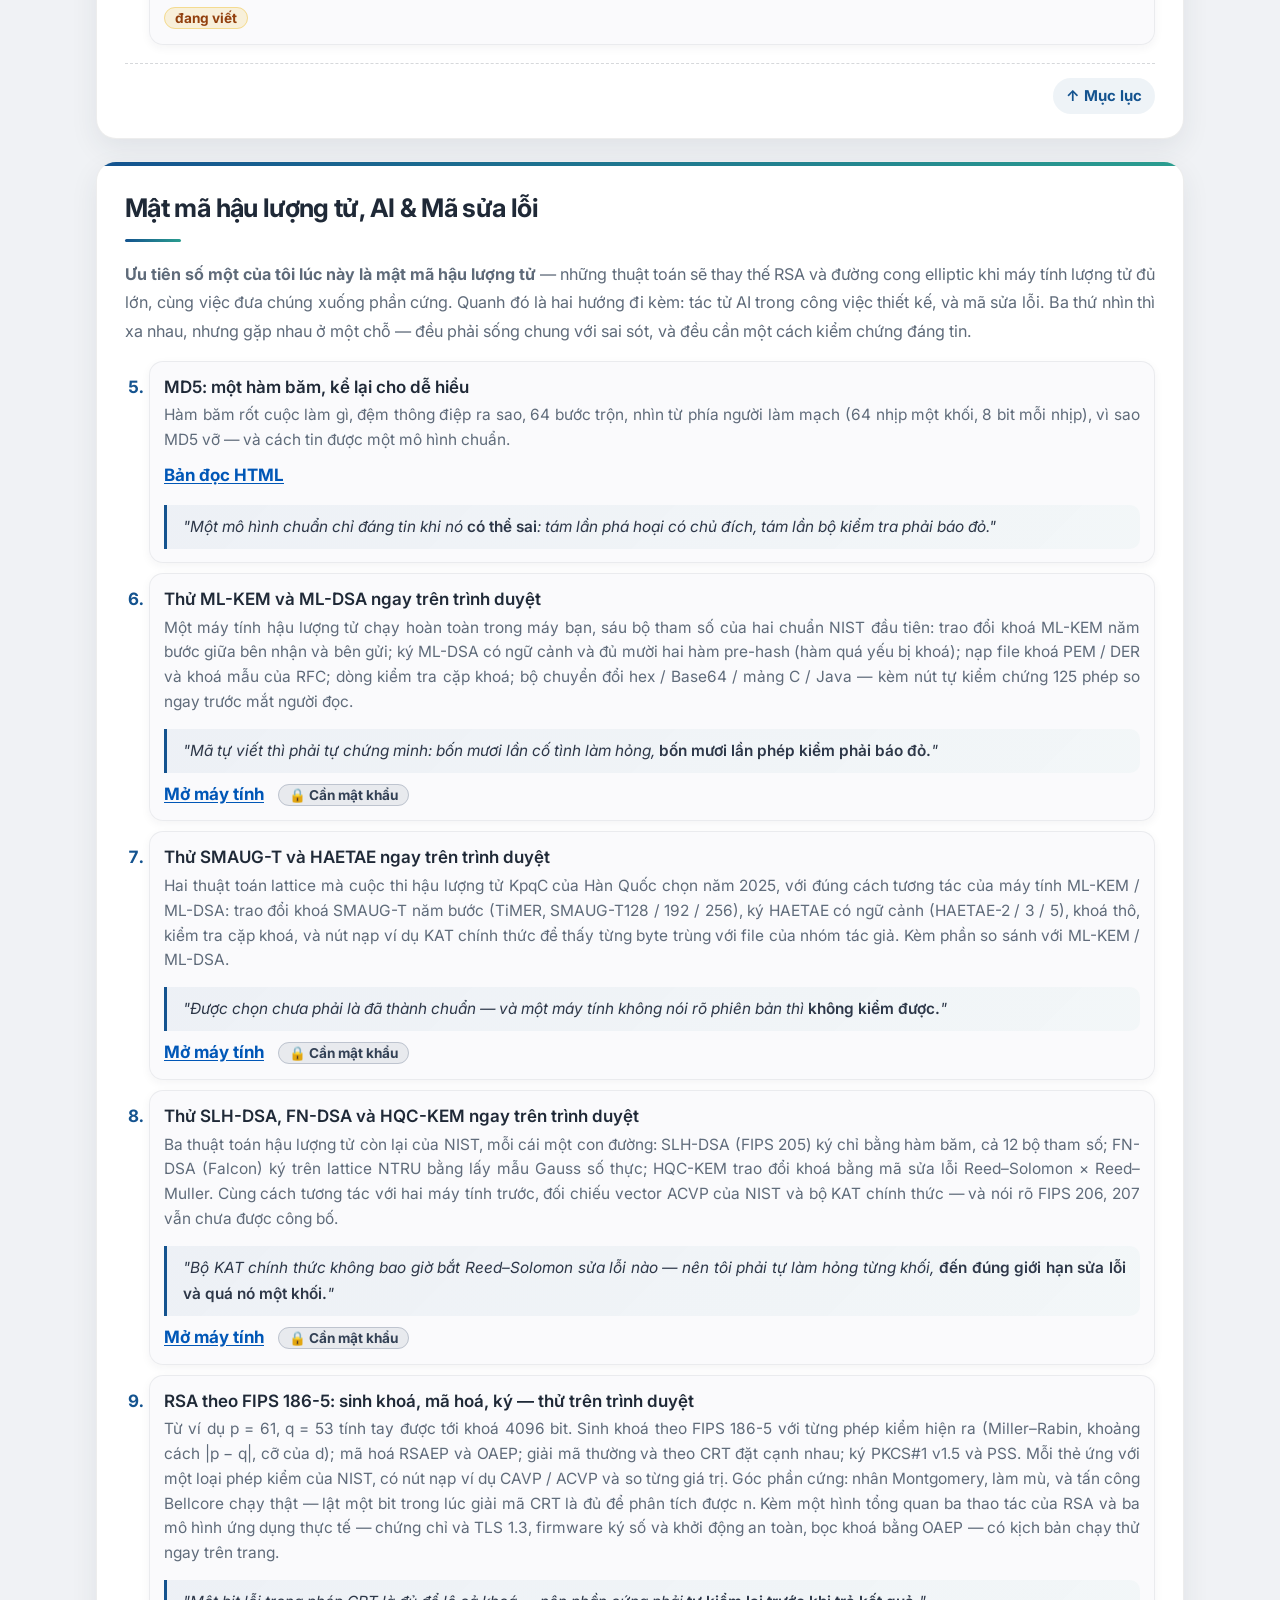
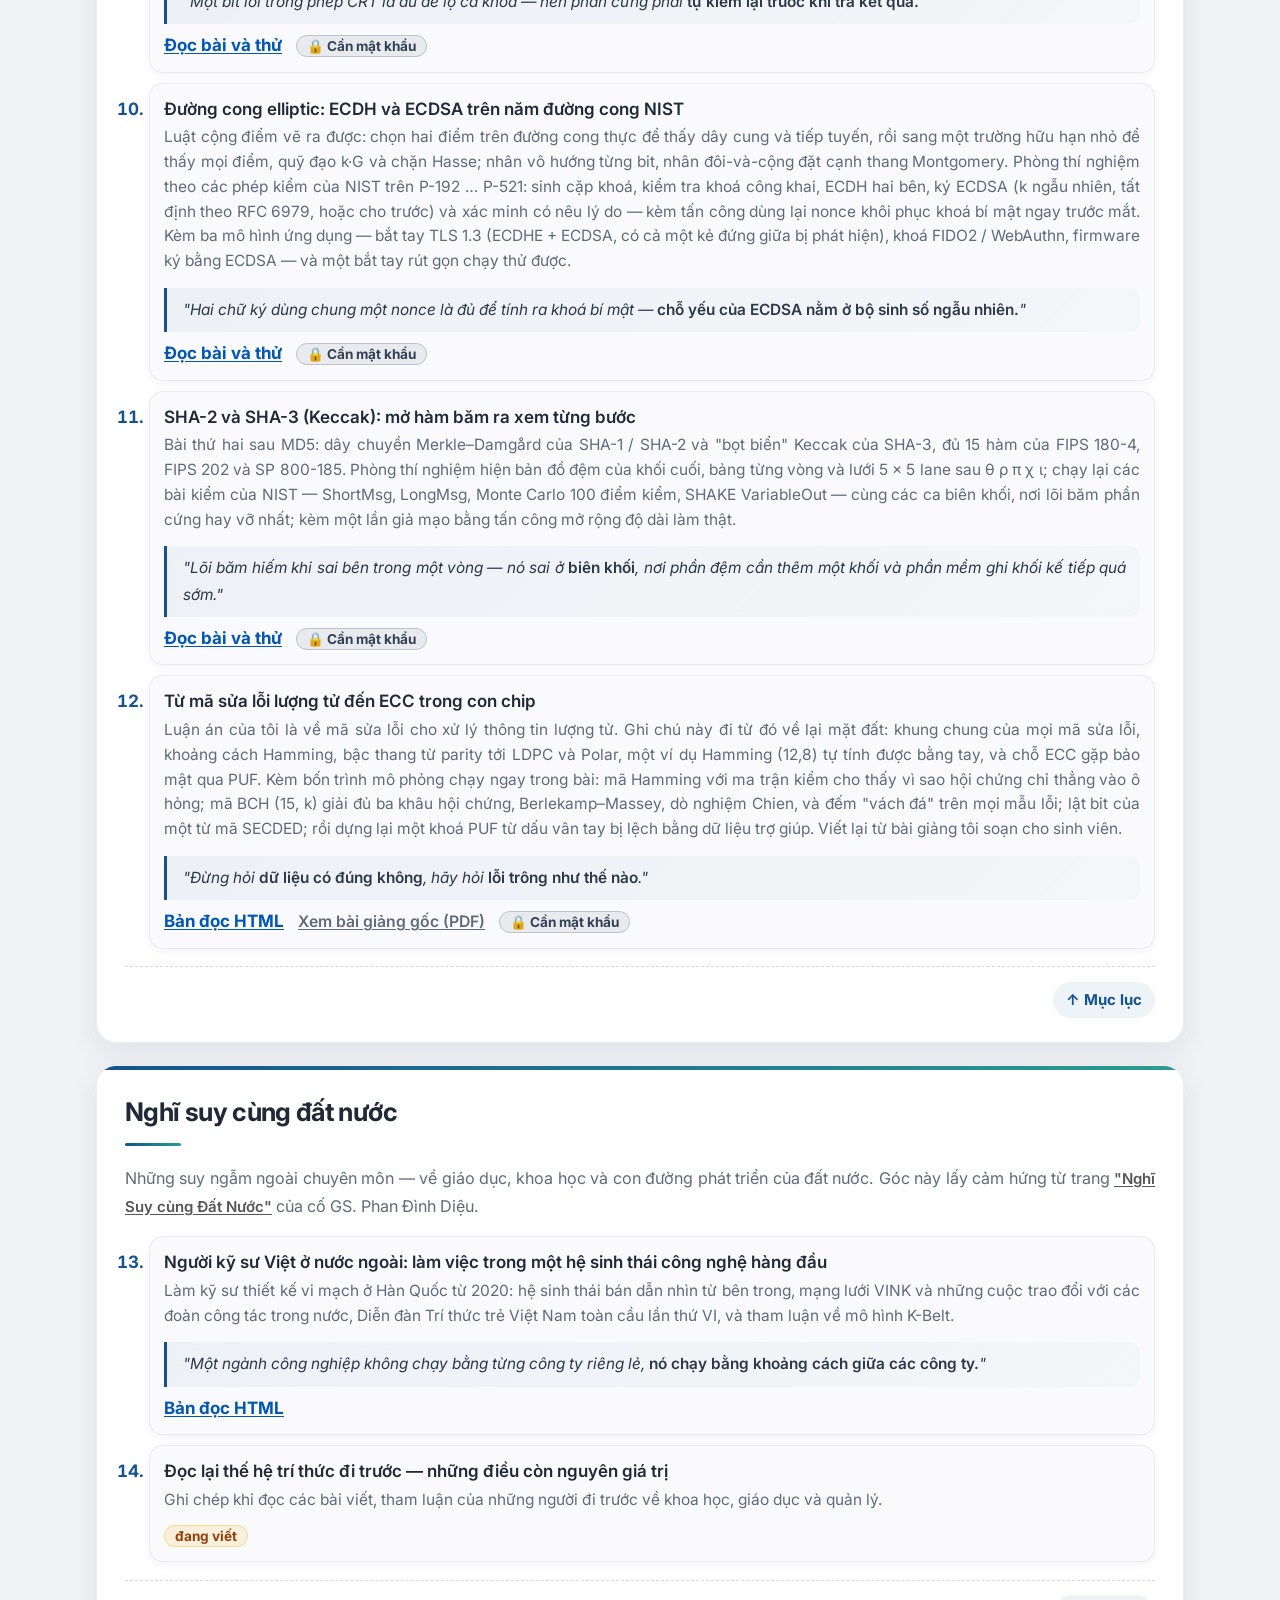
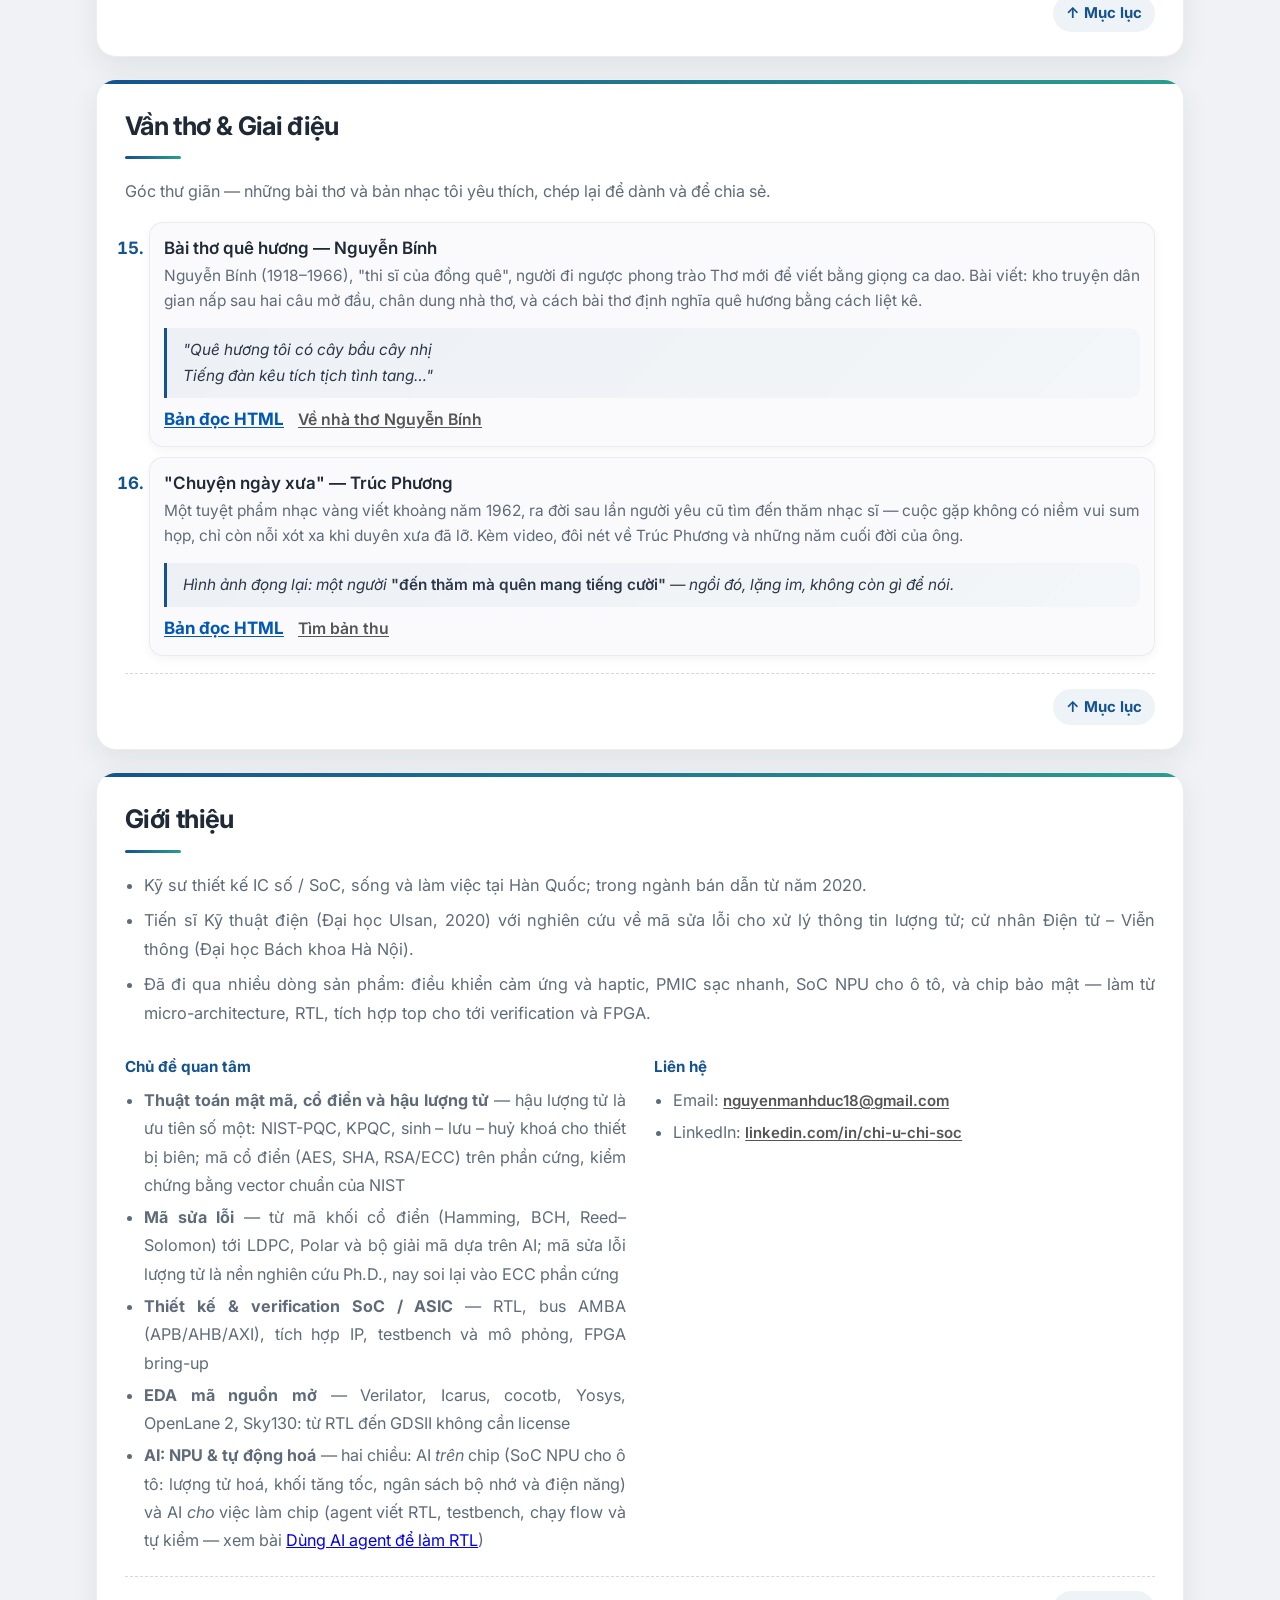
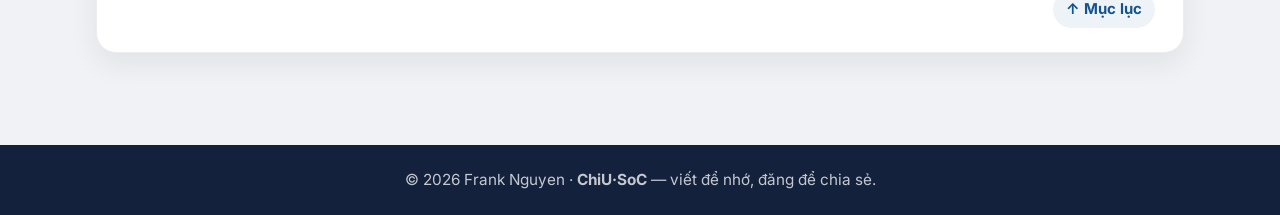
==== commit 88171ade: "frk:update" ====
--- a/index.html
+++ b/index.html
@@ -506,12 +506,16 @@
       từng phép kiểm hiện ra (Miller–Rabin, khoảng cách |p − q|, cỡ của d); mã hoá RSAEP và OAEP; giải mã thường và theo
       CRT đặt cạnh nhau; ký PKCS#1 v1.5 và PSS. Mỗi thẻ ứng với một loại phép kiểm của NIST, có nút nạp ví dụ CAVP / ACVP
       và so từng giá trị. Góc phần cứng: nhân Montgomery, làm mù, và tấn công Bellcore chạy thật — lật một bit trong lúc
-      giải mã CRT là đủ để phân tích được n.</div>
+      giải mã CRT là đủ để phân tích được n. Kèm một hình tổng quan ba thao tác của RSA và ba mô hình ứng dụng thực
+      tế — chứng chỉ và TLS 1.3, firmware ký số và khởi động an toàn, bọc khoá bằng OAEP — có kịch bản chạy thử ngay trên
+      trang.</div>
     <div class="art-desc" lang="en">From the hand-sized p = 61, q = 53 example up to 4096-bit keys. FIPS 186-5 key
       generation with every check on screen (Miller–Rabin, the |p − q| distance, the size of d); RSAEP and OAEP
       encryption; plain and CRT decryption side by side; PKCS#1 v1.5 and PSS signatures. Each tab is one kind of NIST test,
       with buttons that load CAVP / ACVP examples and compare every value. The hardware angle: Montgomery multiplication,
-      blinding, and a live Bellcore attack — flipping one bit during CRT decryption is enough to factor n.</div>
+      blinding, and a live Bellcore attack — flipping one bit during CRT decryption is enough to factor n. Plus an overview of RSA's three operations in one figure and three
+      real application models — certificates and TLS 1.3, signed firmware and secure boot, OAEP key wrapping — with
+      scenarios you can run on the page.</div>
     <div class="art-quotes">
       <div class="art-quote" lang="vi">"Một bit lỗi trong phép CRT là đủ để lộ cả khoá — nên phần cứng phải
         <em>tự kiểm lại trước khi trả kết quả.</em>"</div>
@@ -533,13 +537,15 @@
       tuyến, rồi sang một trường hữu hạn nhỏ để thấy mọi điểm, quỹ đạo k·G và chặn Hasse; nhân vô hướng từng bit, nhân
       đôi-và-cộng đặt cạnh thang Montgomery. Phòng thí nghiệm theo các phép kiểm của NIST trên P-192 … P-521: sinh cặp
       khoá, kiểm tra khoá công khai, ECDH hai bên, ký ECDSA (k ngẫu nhiên, tất định theo RFC 6979, hoặc cho trước) và xác
-      minh có nêu lý do — kèm tấn công dùng lại nonce khôi phục khoá bí mật ngay trước mắt.</div>
+      minh có nêu lý do — kèm tấn công dùng lại nonce khôi phục khoá bí mật ngay trước mắt. Kèm ba mô hình ứng dụng — bắt tay TLS 1.3 (ECDHE + ECDSA, có cả một kẻ
+      đứng giữa bị phát hiện), khoá FIDO2 / WebAuthn, firmware ký bằng ECDSA — và một bắt tay rút gọn chạy thử được.</div>
     <div class="art-desc" lang="en">The point-addition law, drawn: pick two points on a real curve to see the chord and the
       tangent, then move to a small finite field to see every point, the k·G orbit and the Hasse bound; scalar
       multiplication bit by bit, double-and-add beside the Montgomery ladder. A lab built on NIST's tests over P-192 …
       P-521: key-pair generation, public-key validation, two-party ECDH, ECDSA signing (random k, deterministic per
       RFC 6979, or given) and verification with the reason — plus a nonce-reuse attack that recovers the private key in
-      front of you.</div>
+      front of you. Plus three application models — the TLS 1.3 handshake (ECDHE + ECDSA, including a man-in-the-middle
+      who gets caught), FIDO2 / WebAuthn keys, ECDSA-signed firmware — and a reduced handshake you can run.</div>
     <div class="art-quotes">
       <div class="art-quote" lang="vi">"Hai chữ ký dùng chung một nonce là đủ để tính ra khoá bí mật — <em>chỗ yếu của
         ECDSA nằm ở bộ sinh số ngẫu nhiên.</em>"</div>
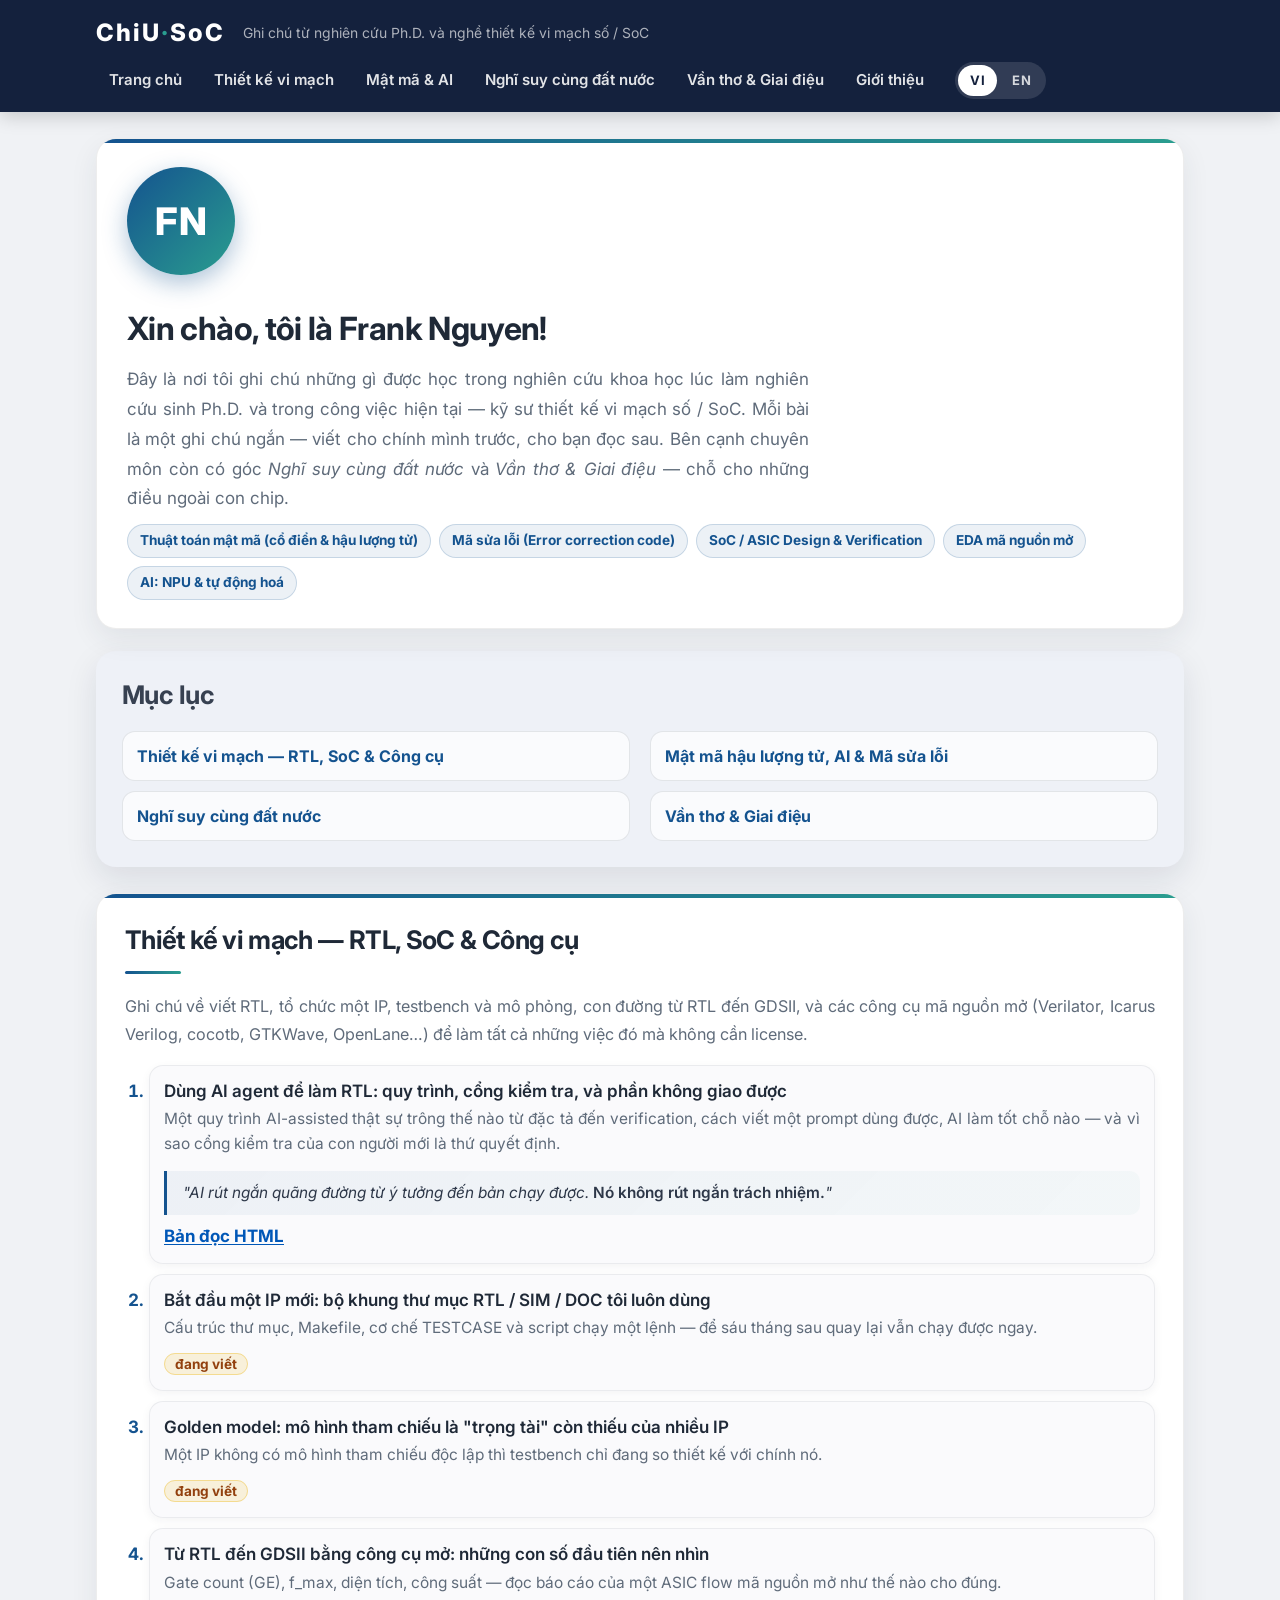
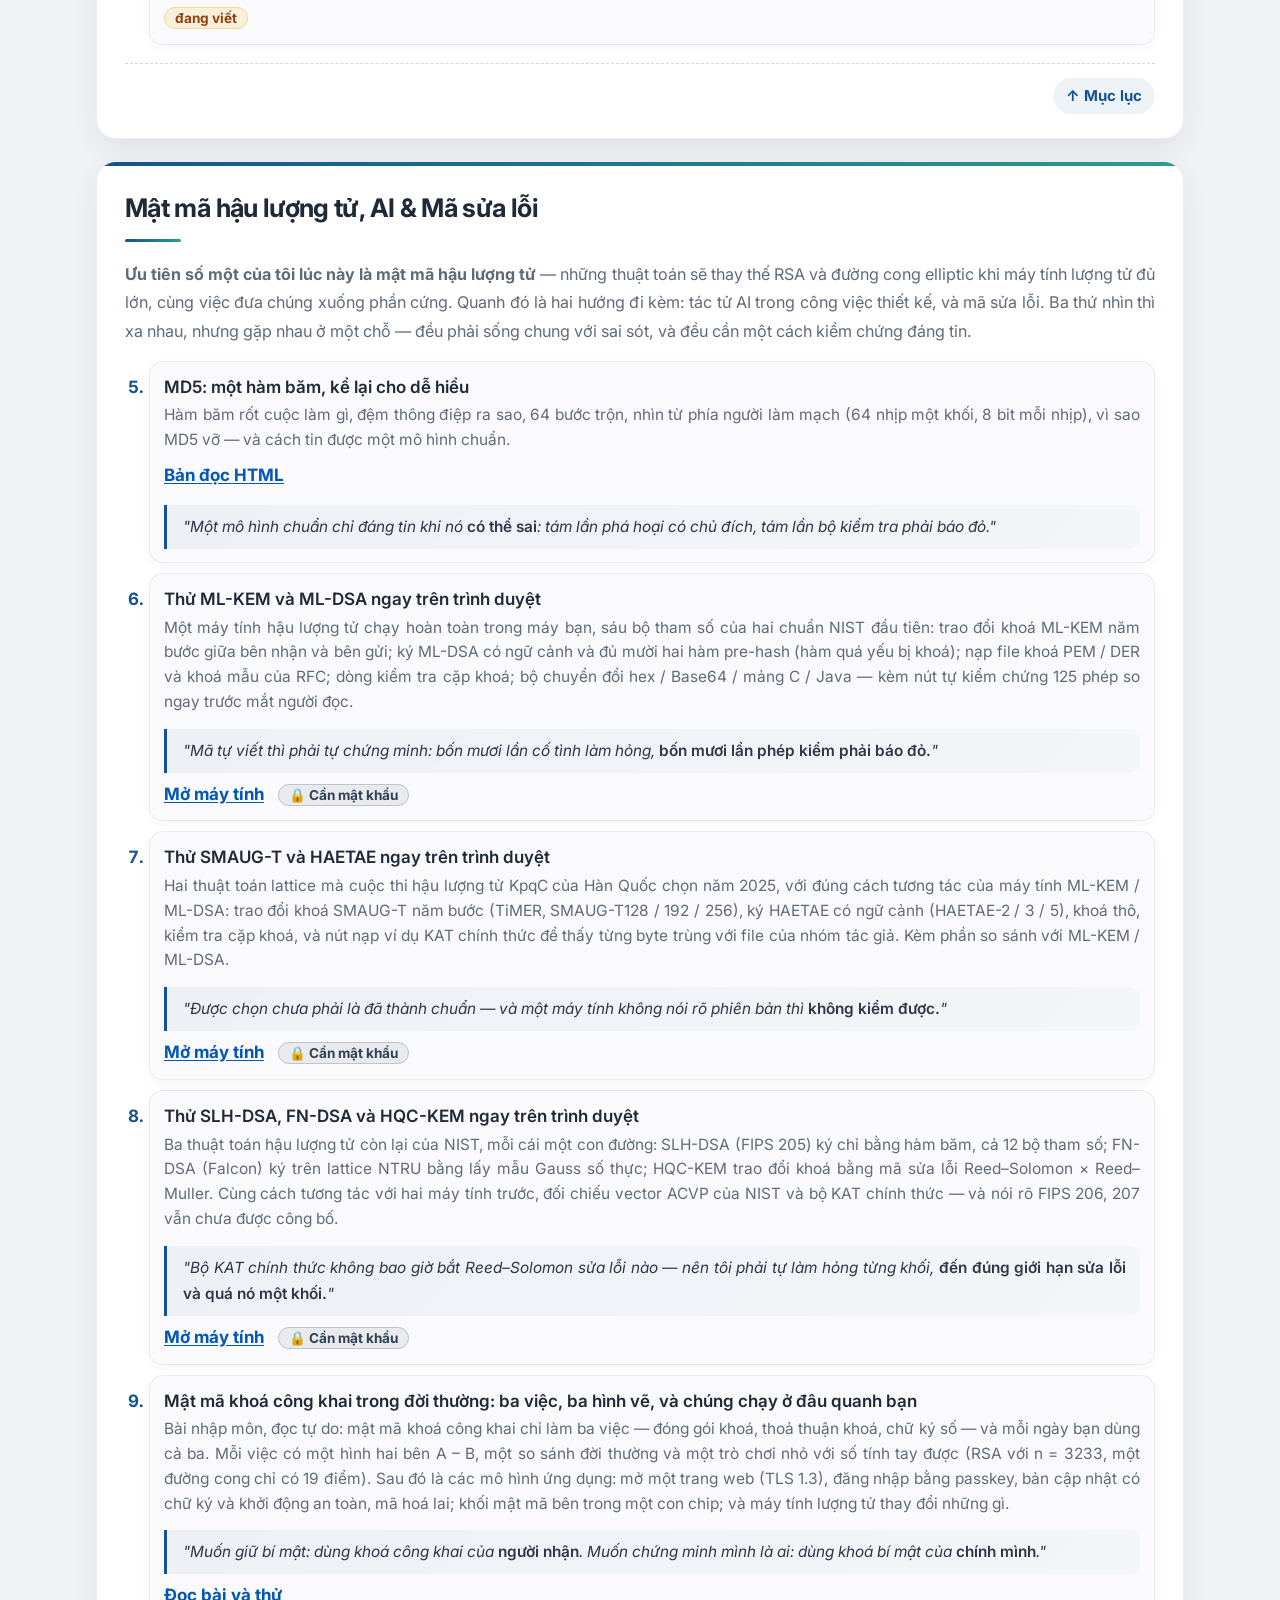
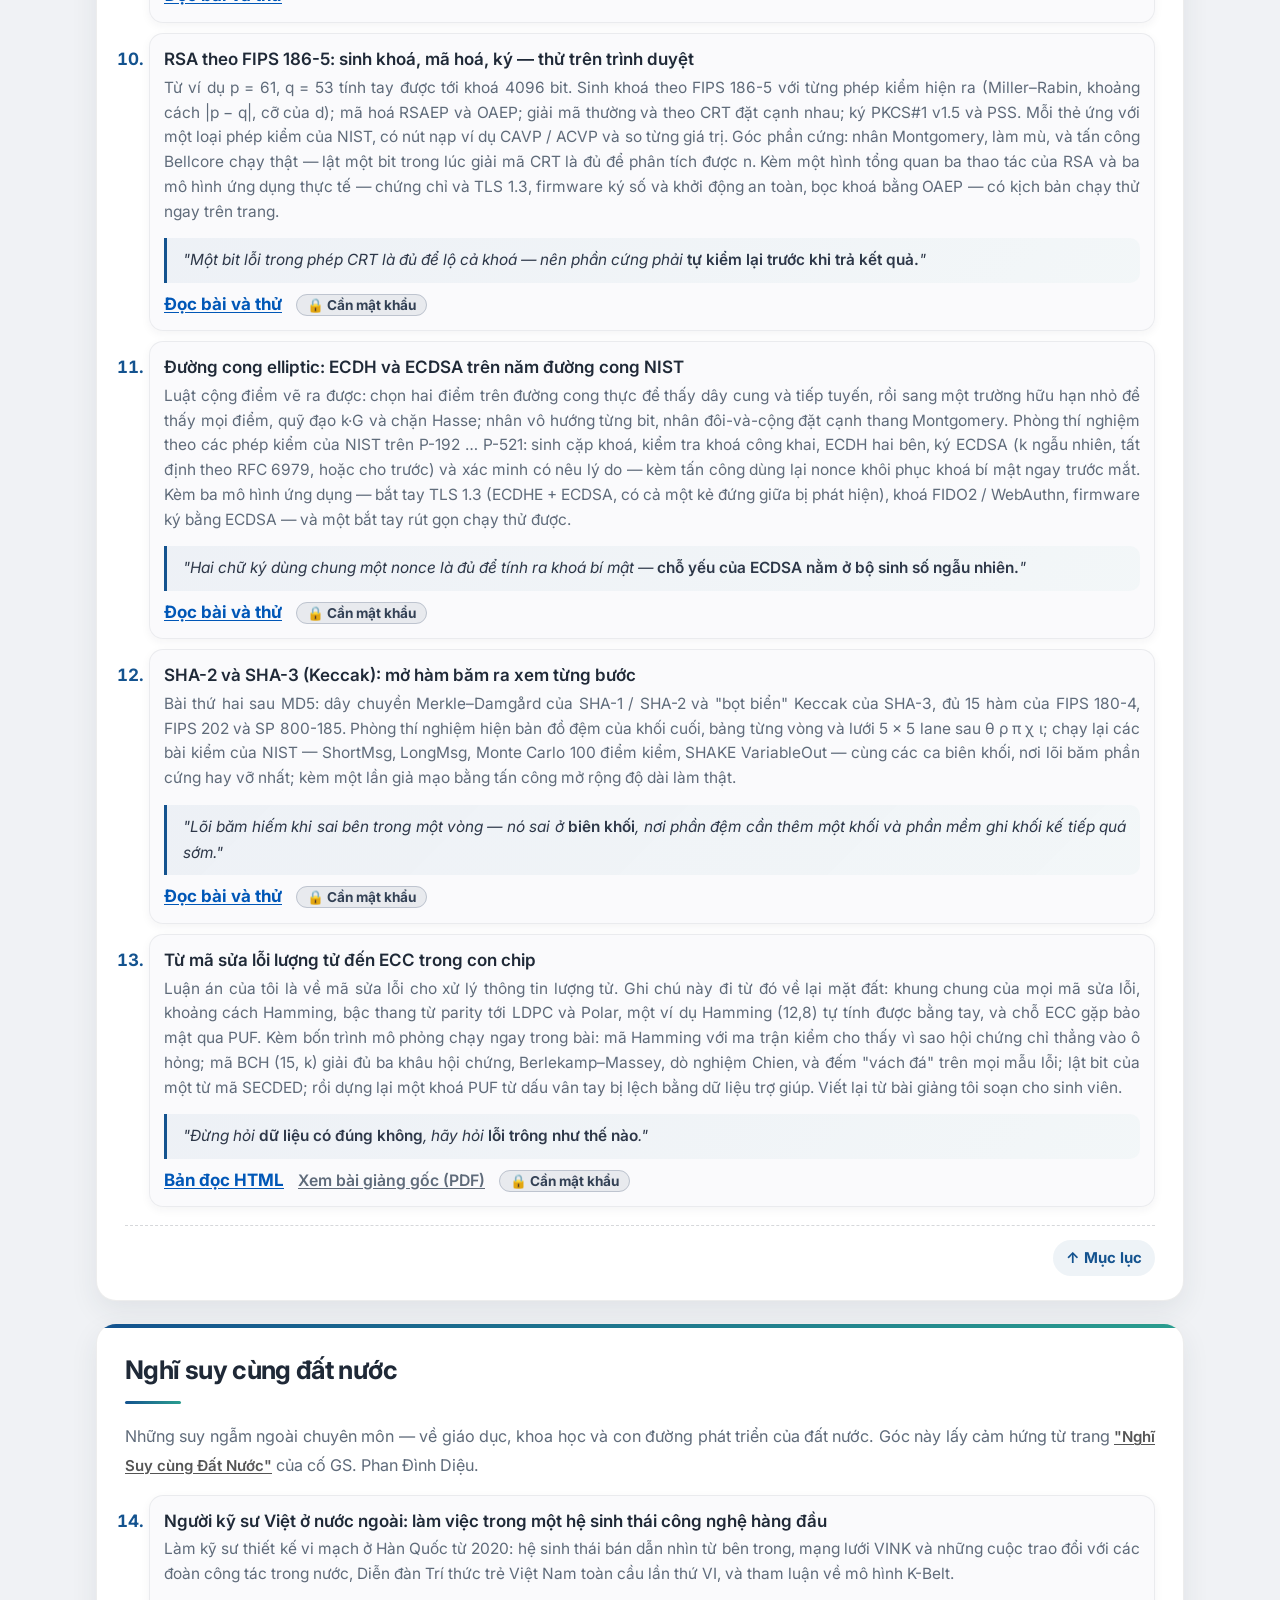
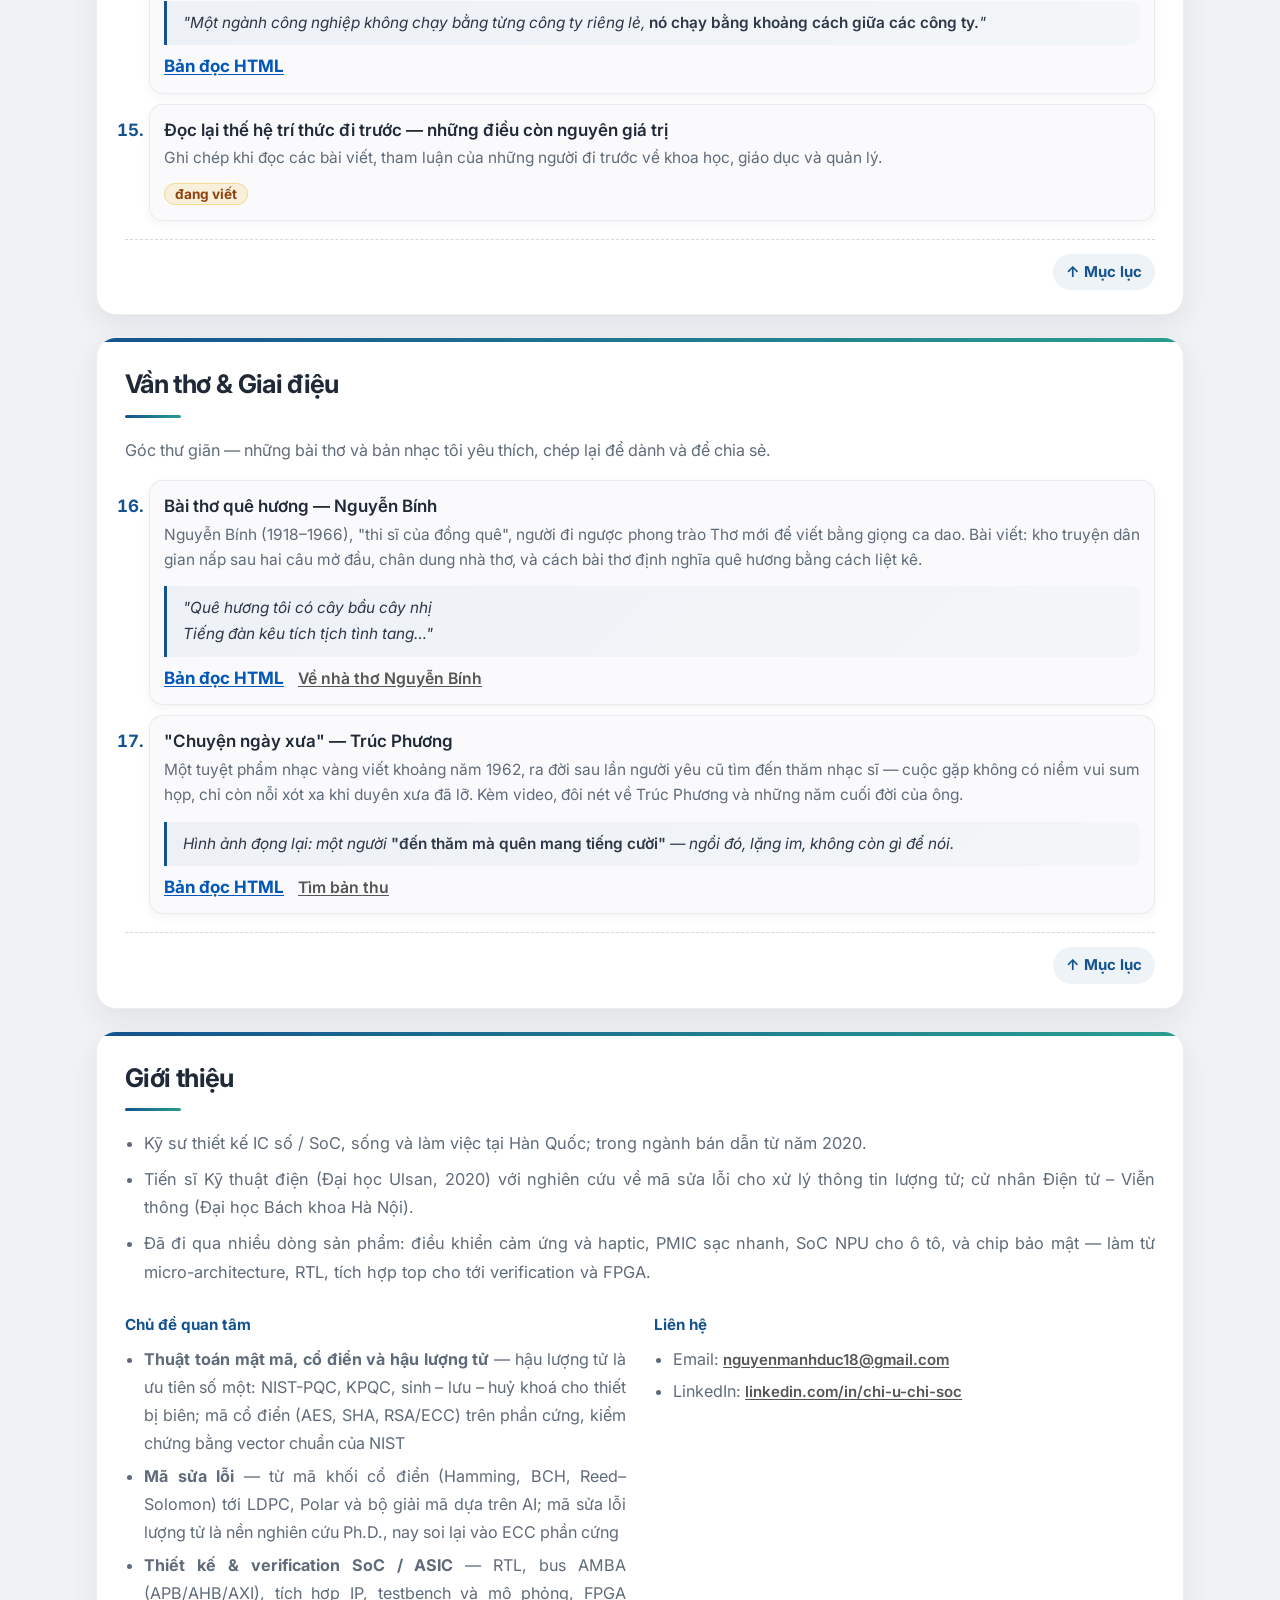
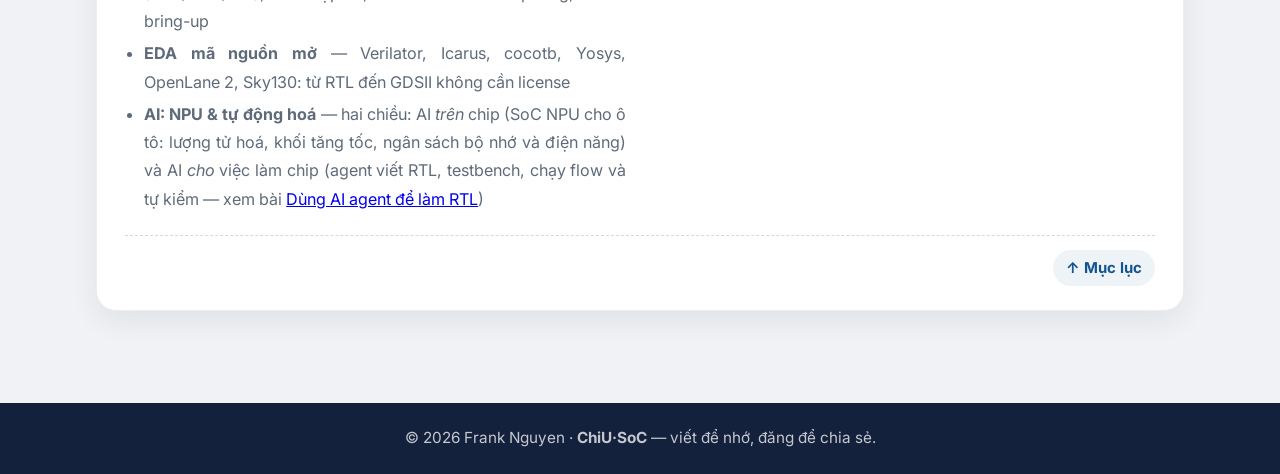
==== commit a3353655: "frk:update" ====
--- a/index.html
+++ b/index.html
@@ -495,6 +495,31 @@
       <li><a class="link-html" href="posts/nist-205-206-207-calculator.html"><span lang="vi">Mở máy tính</span><span lang="en">Open the calculator</span></a></li>
     
       <li><span class="locked" title="Trang này cần mật khẩu"><span lang="vi">🔒 Cần mật khẩu</span><span lang="en">🔒 Password required</span></span></li>
+    </ul>
+  </li>
+  <li class="art-item">
+    <div class="art-title">
+      <span lang="vi">Mật mã khoá công khai trong đời thường: ba việc, ba hình vẽ, và chúng chạy ở đâu quanh bạn</span>
+      <span lang="en">Public-key cryptography in everyday life: three jobs, three pictures, and where they run around you</span>
+    </div>
+    <div class="art-desc" lang="vi">Bài nhập môn, đọc tự do: mật mã khoá công khai chỉ làm ba việc — đóng gói khoá, thoả
+      thuận khoá, chữ ký số — và mỗi ngày bạn dùng cả ba. Mỗi việc có một hình hai bên A – B, một so sánh đời thường và
+      một trò chơi nhỏ với số tính tay được (RSA với n = 3233, một đường cong chỉ có 19 điểm). Sau đó là các mô hình ứng
+      dụng: mở một trang web (TLS 1.3), đăng nhập bằng passkey, bản cập nhật có chữ ký và khởi động an toàn, mã hoá lai;
+      khối mật mã bên trong một con chip; và máy tính lượng tử thay đổi những gì.</div>
+    <div class="art-desc" lang="en">A free-to-read primer: public-key cryptography does only three jobs — key
+      encapsulation, key agreement, digital signatures — and you use all three every day. Each job gets an A – B
+      picture, an everyday comparison and a small toy with numbers you can check by hand (RSA with n = 3233, a curve with
+      only 19 points). Then the application models: opening a website (TLS 1.3), signing in with a passkey, signed
+      updates and secure boot, hybrid encryption; the crypto block inside a chip; and what quantum computers change.</div>
+    <div class="art-quotes">
+      <div class="art-quote" lang="vi">"Muốn giữ bí mật: dùng khoá công khai của <em>người nhận</em>. Muốn chứng minh
+        mình là ai: dùng khoá bí mật của <em>chính mình</em>."</div>
+      <div class="art-quote" lang="en">"To keep a secret, use the <em>receiver's</em> public key. To prove who you are,
+        use <em>your own</em> secret key."</div>
+    </div>
+    <ul class="art-links">
+      <li><a class="link-html" href="posts/mat-ma-khoa-cong-khai-ba-viec.html"><span lang="vi">Đọc bài và thử</span><span lang="en">Read and try it</span></a></li>
     </ul>
   </li>
   <li class="art-item">
